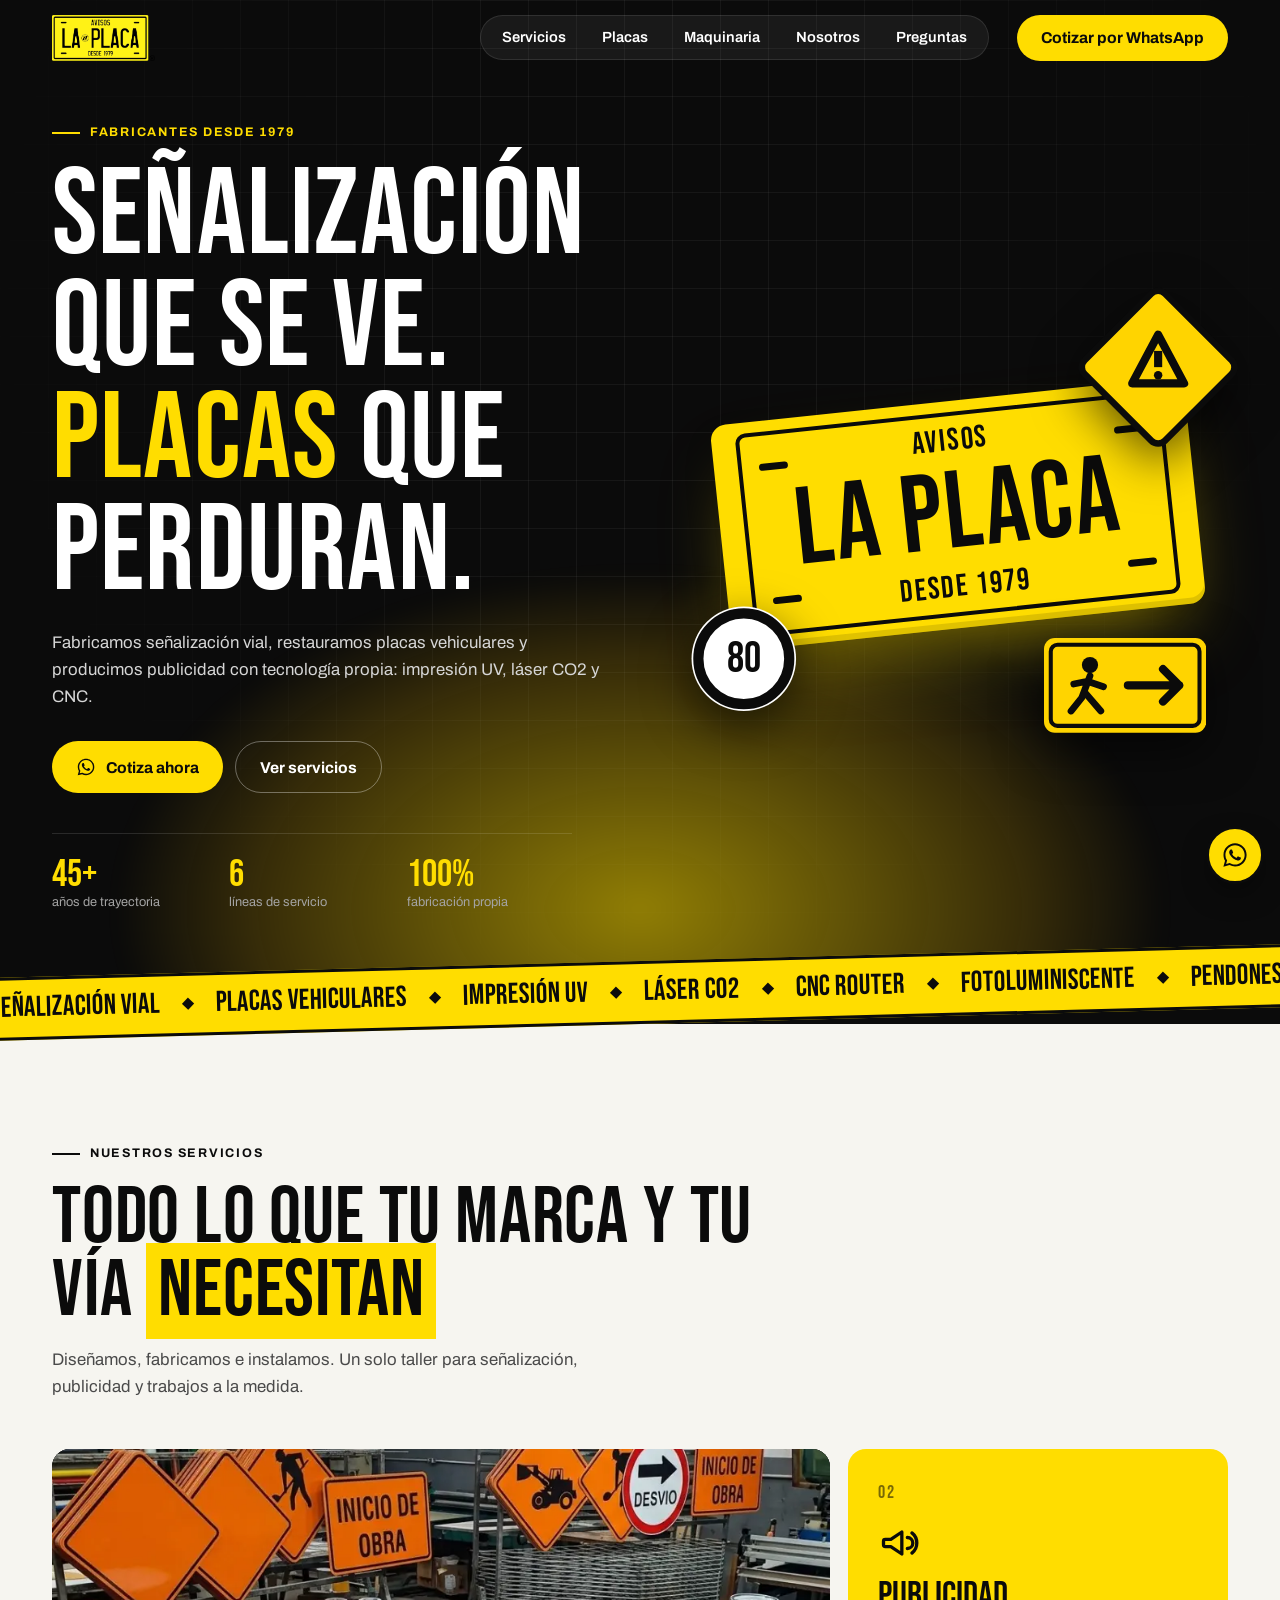
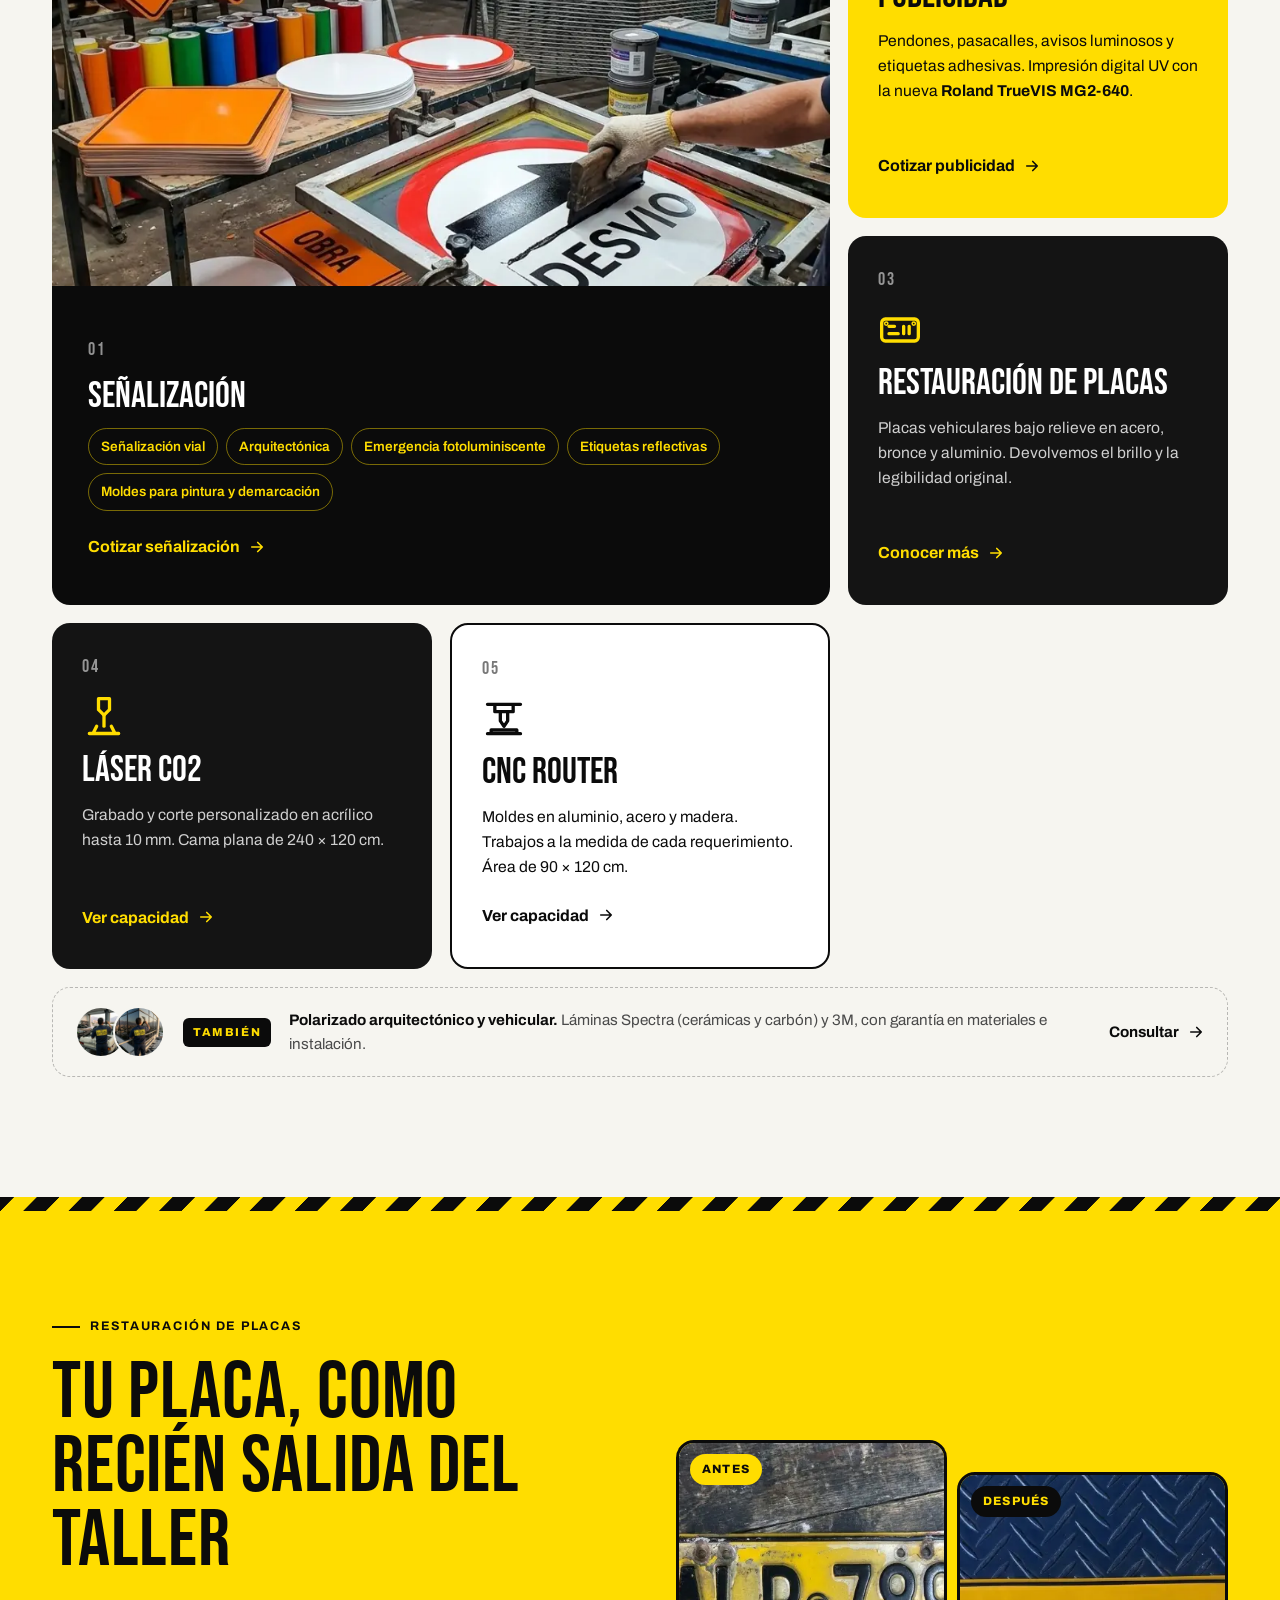
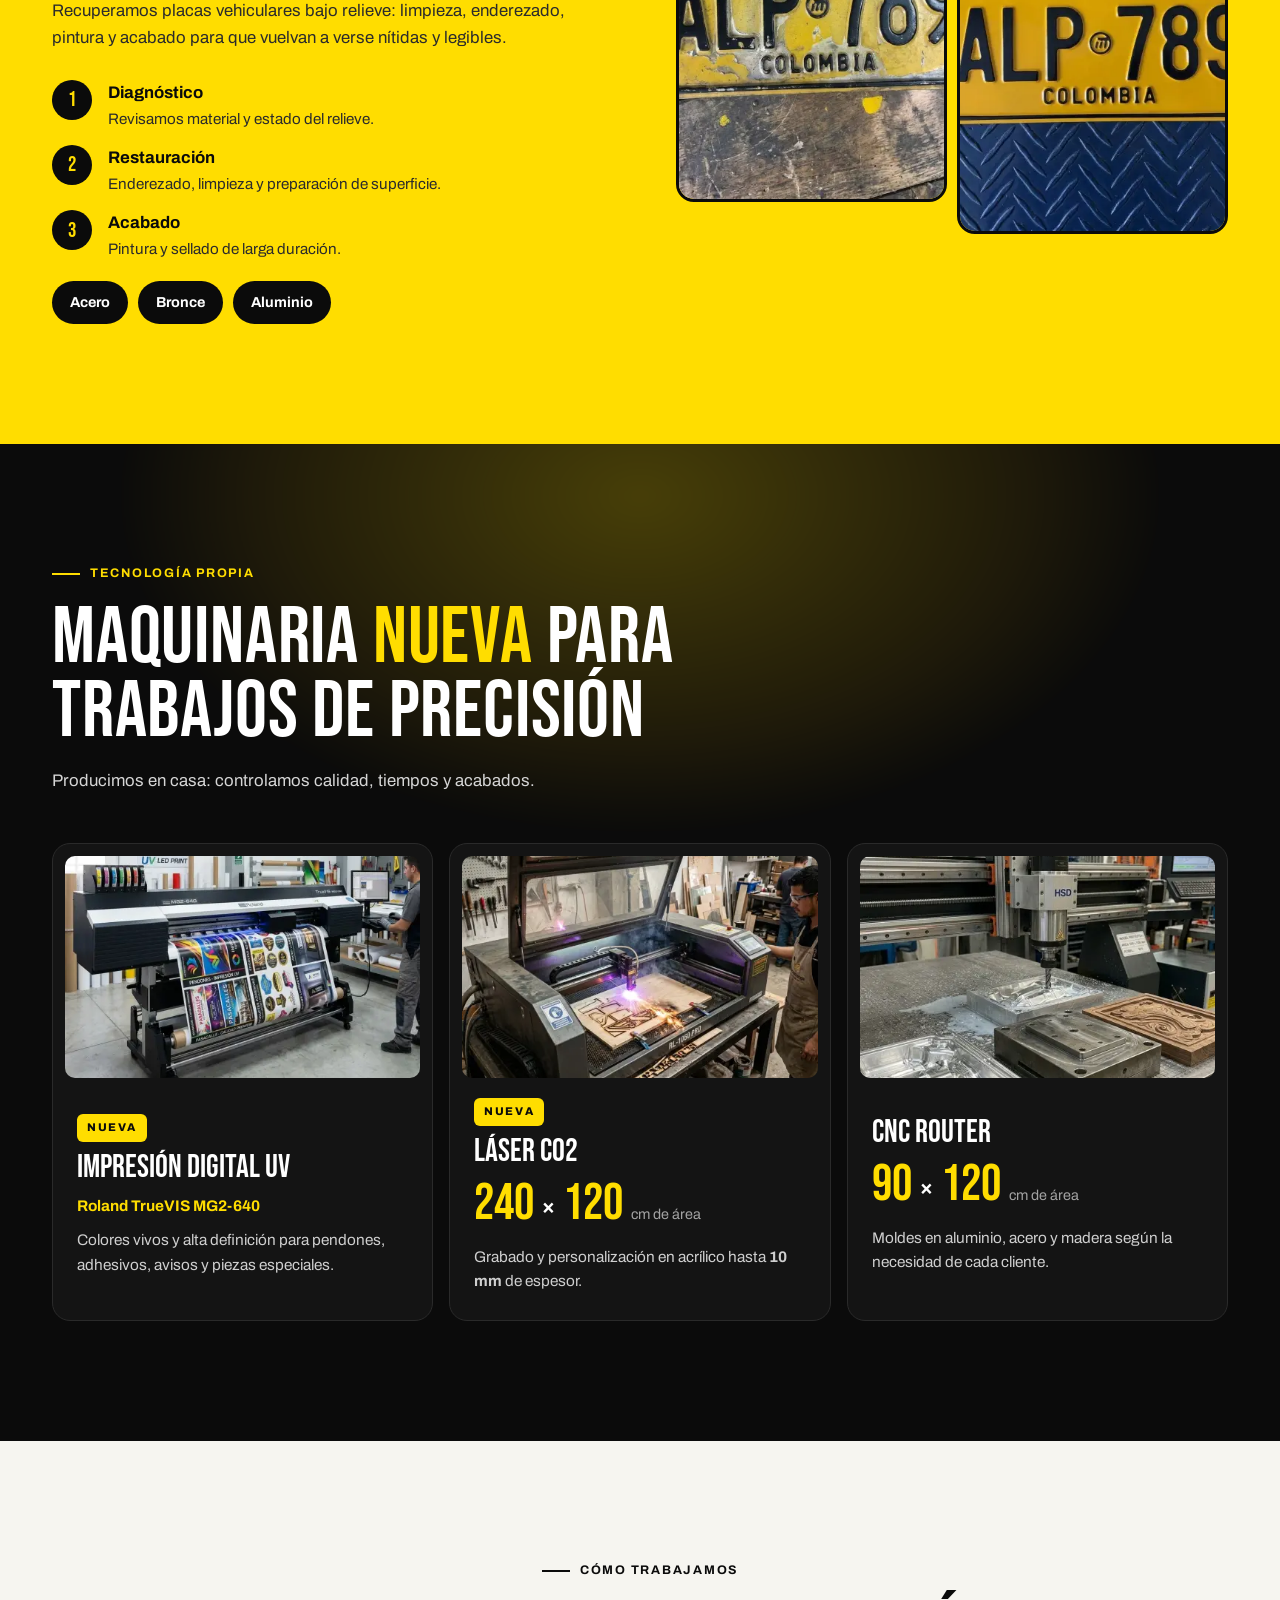
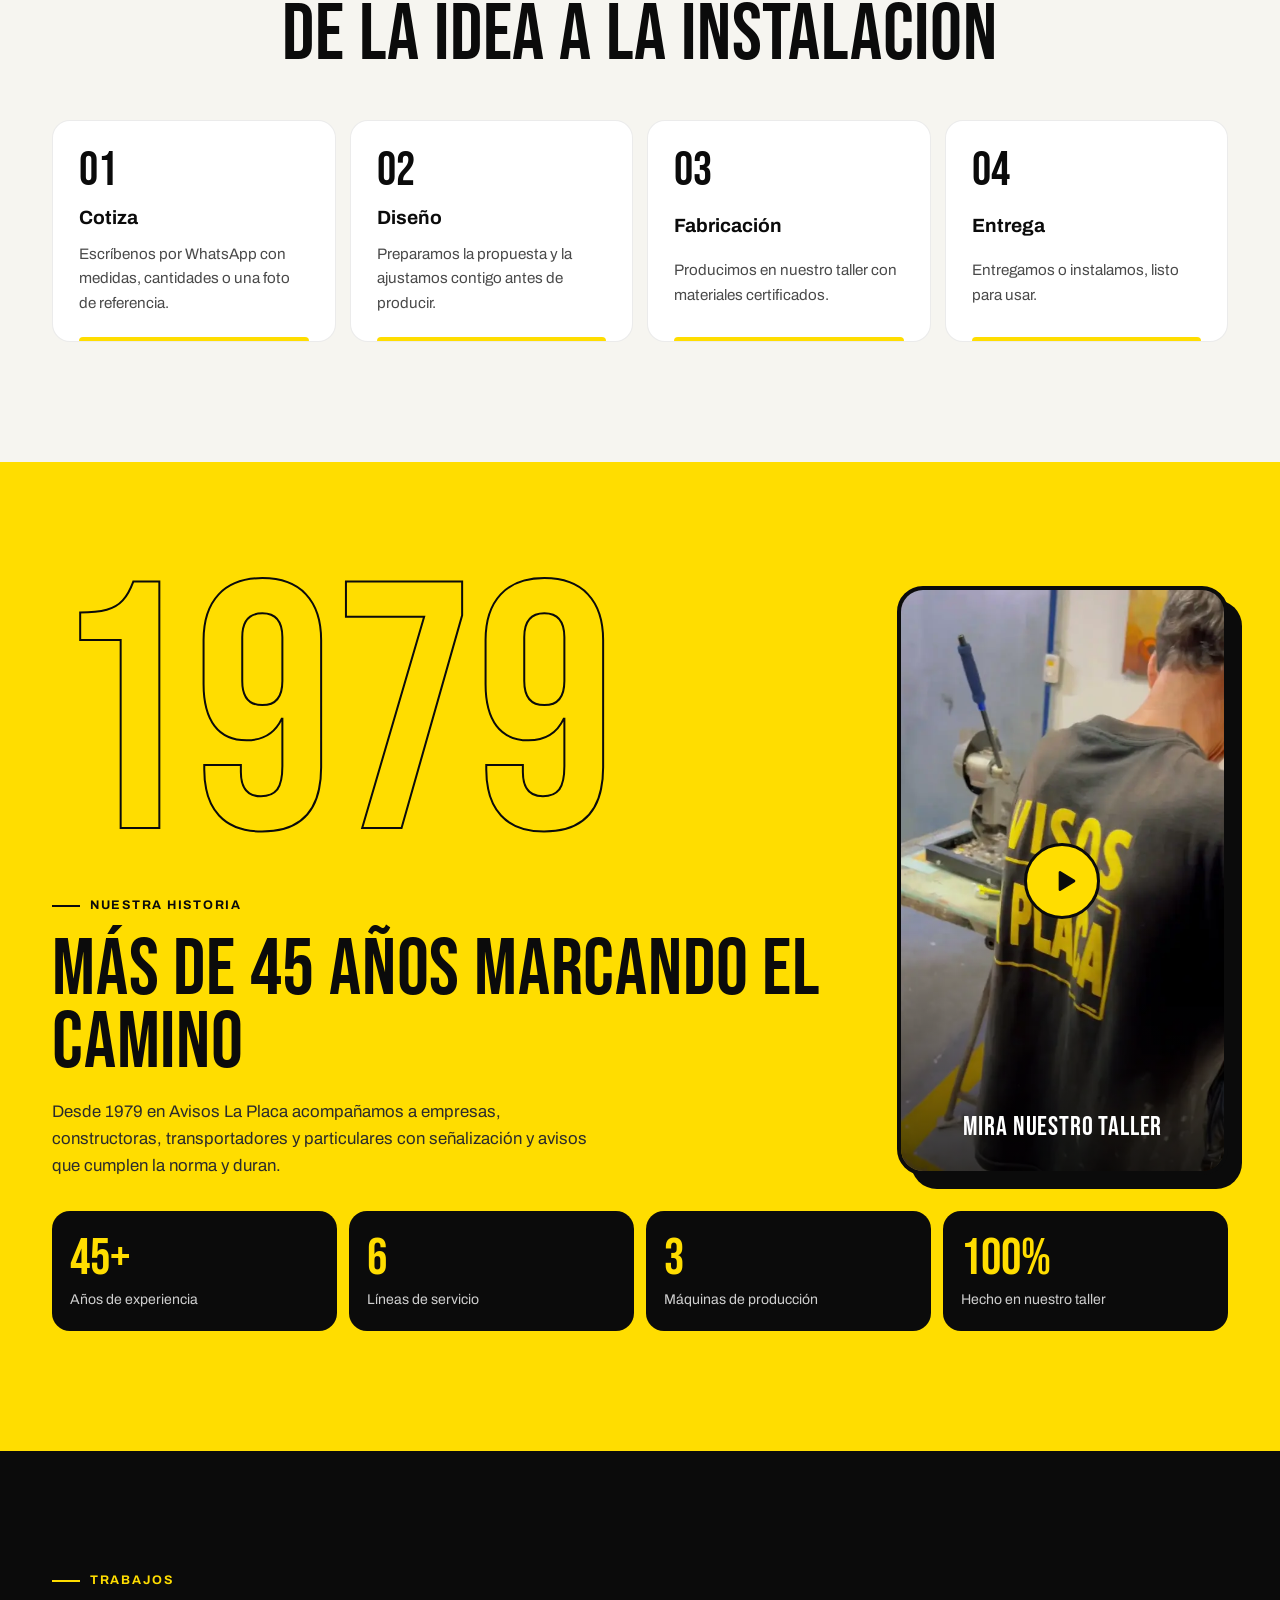
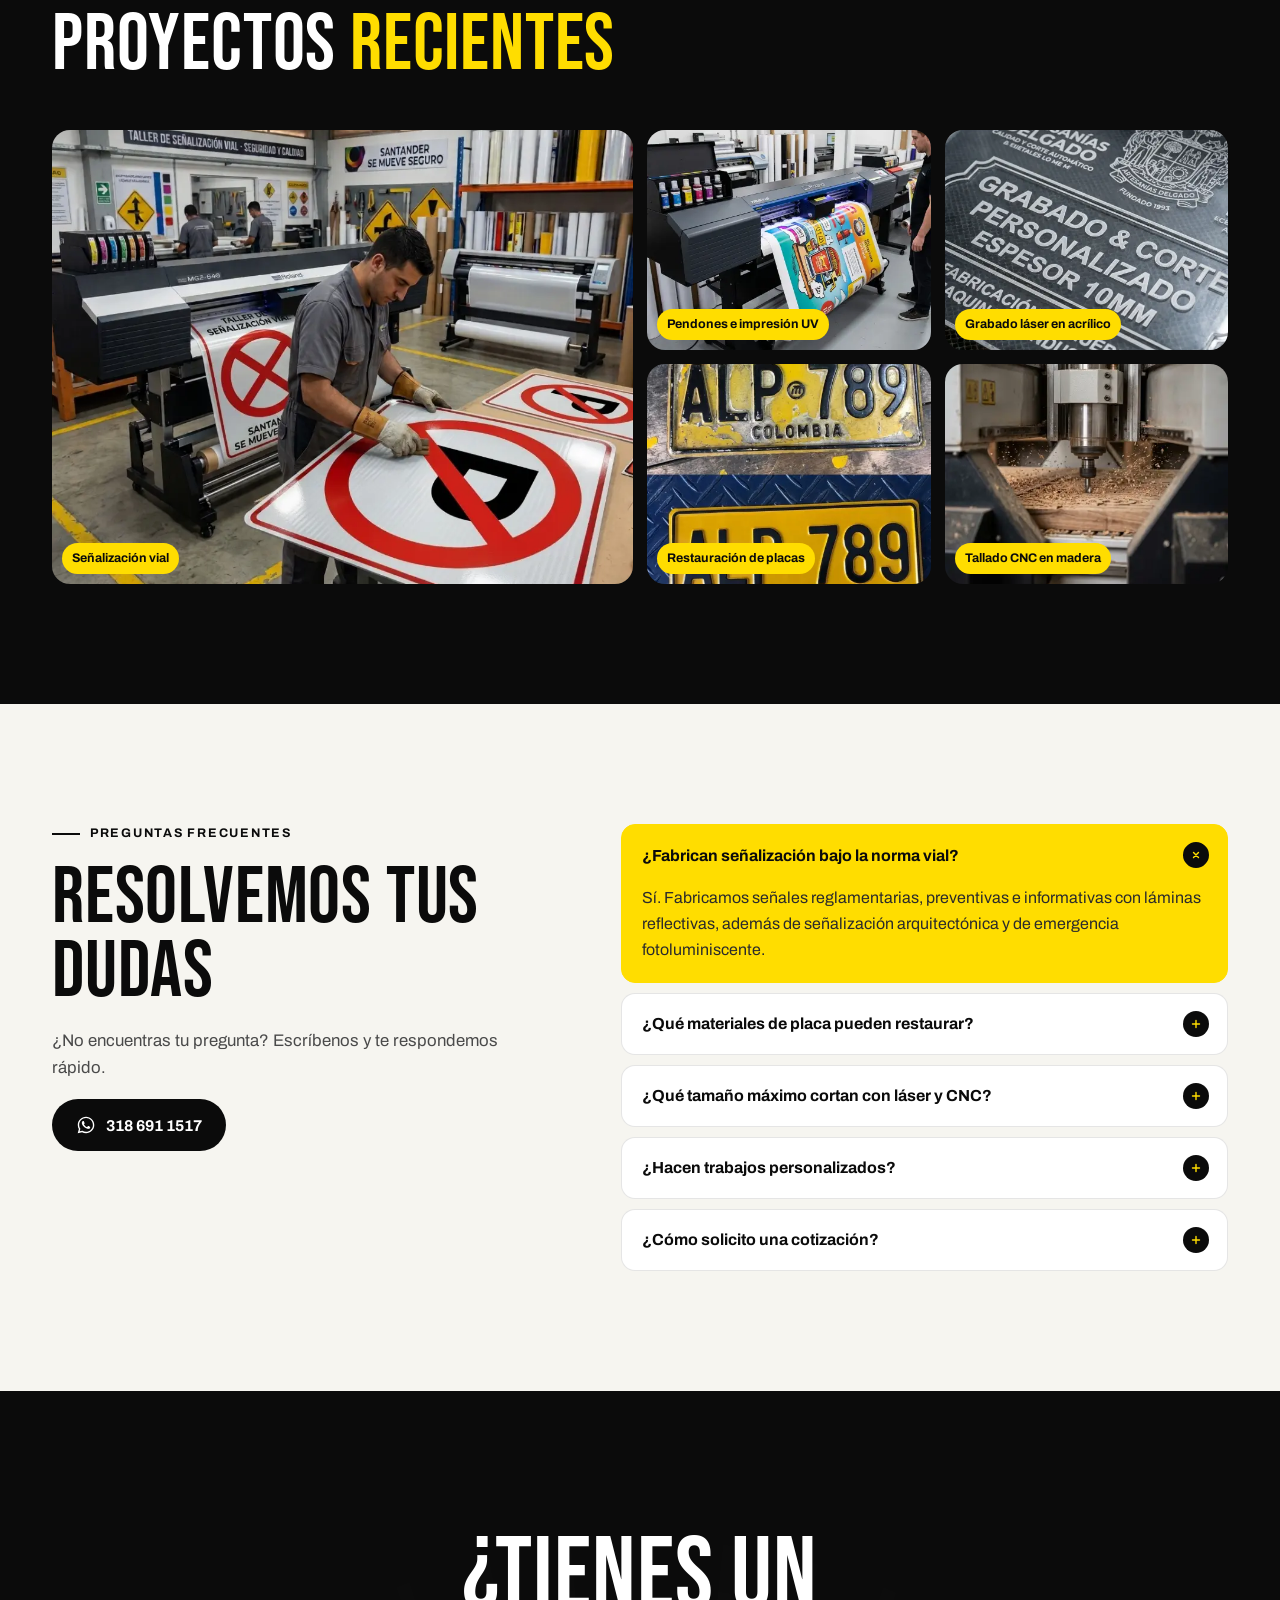
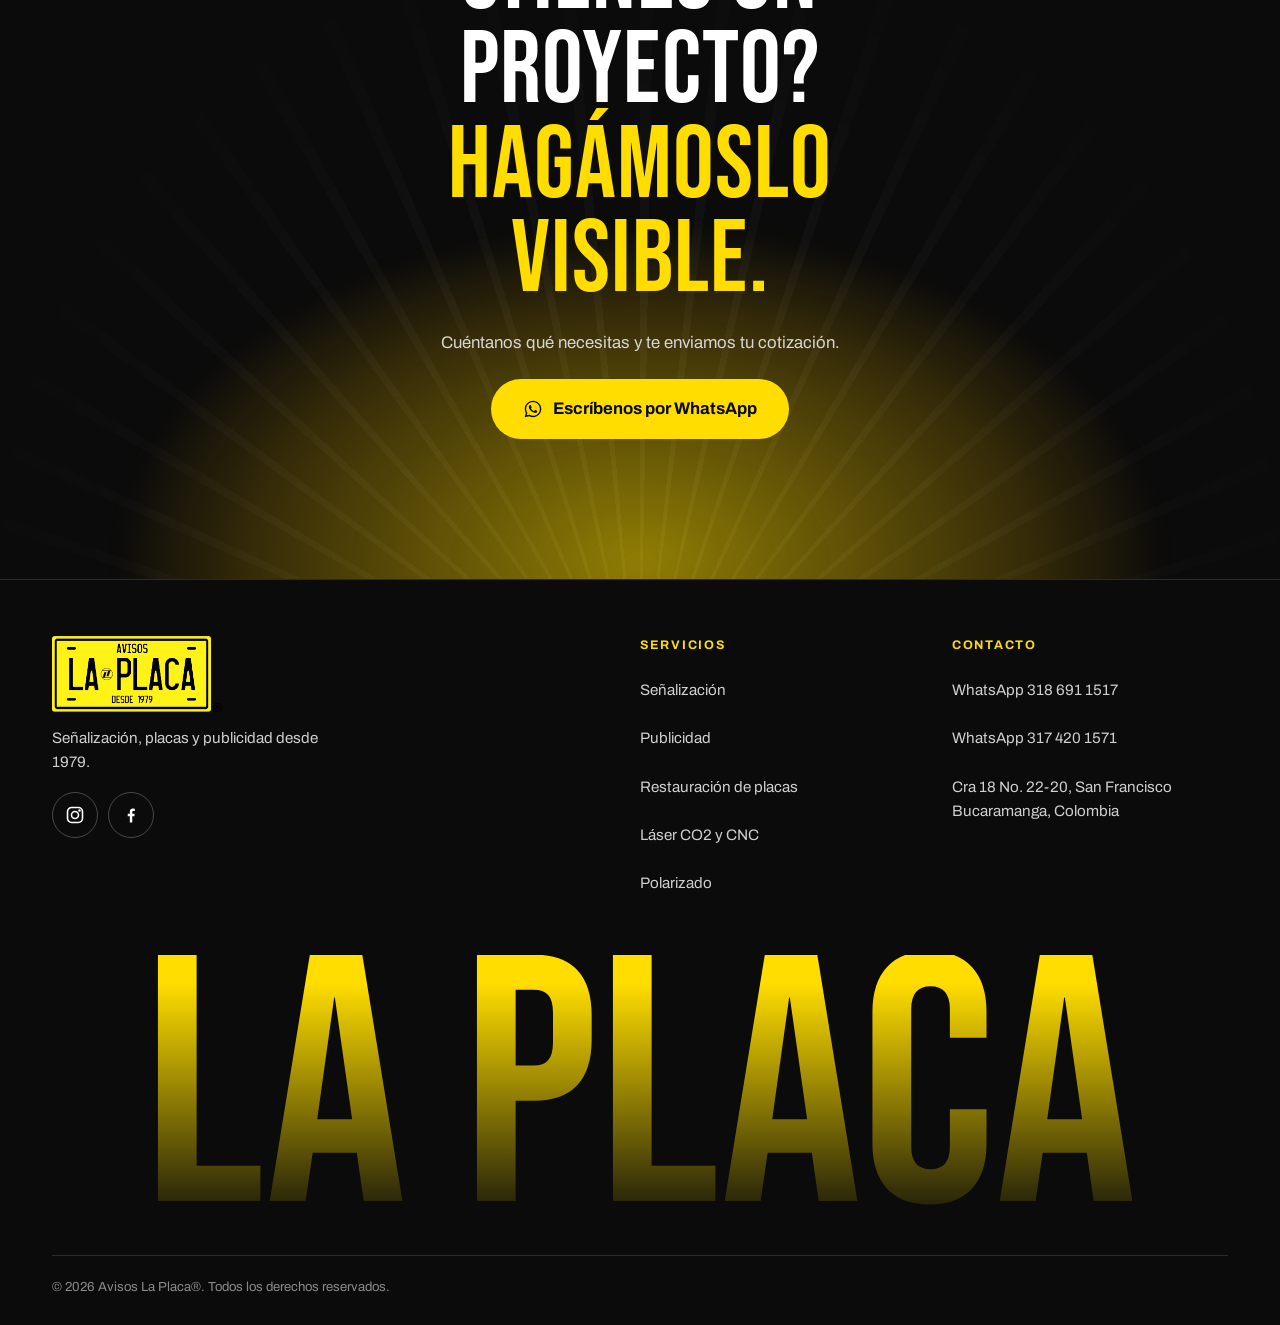
==== index.html @ 1b9eea15 "Sitio web Avisos La Placa Co-Authored-By: Claude Opus 5.5 <noreply@anthropic.com>" ====
<!doctype html>
<html lang="es">
<head>
  <meta charset="utf-8">
  <meta name="viewport" content="width=device-width, initial-scale=1, viewport-fit=cover">
  <title>Avisos La Placa | Señalización vial, placas y publicidad desde 1979</title>
  <meta name="description" content="Avisos La Placa: fabricación de señalización vial, arquitectónica y fotoluminiscente, restauración de placas vehiculares, publicidad, impresión UV, corte láser CO2 y CNC. Desde 1979.">
  <meta name="theme-color" content="#0B0B0B">
  <meta property="og:title" content="Avisos La Placa — Desde 1979">
  <meta property="og:description" content="Señalización, placas vehiculares, publicidad, láser CO2 y CNC.">
  <meta property="og:image" content="assets/img/logo-la-placa.png">
  <link rel="icon" href="assets/img/logo-la-placa.png">

  <!-- Intro: se decide antes del primer render para evitar parpadeo -->
  <script>
    (function () {
      document.documentElement.classList.add('js');
      try {
        // móviles y tablets (vertical u horizontal), en cada carga
        var mobile = window.matchMedia('(max-width: 1023px), (pointer: coarse)').matches;
        if (mobile) document.documentElement.classList.add('has-intro');
      } catch (e) {}
    })();
  </script>

  <link rel="preconnect" href="https://fonts.googleapis.com">
  <link rel="preconnect" href="https://fonts.gstatic.com" crossorigin>
  <link href="https://fonts.googleapis.com/css2?family=Bebas+Neue&family=Archivo:wght@400;500;600;700;800&display=swap" rel="stylesheet">
  <link rel="preload" as="image" href="assets/img/logo-la-placa.webp" type="image/webp">
  <link rel="stylesheet" href="assets/css/styles.css">
  <script type="application/ld+json">
  {
    "@context": "https://schema.org",
    "@type": "LocalBusiness",
    "name": "Avisos La Placa",
    "foundingDate": "1979",
    "telephone": "+57 318 691 1517",
    "address": {
      "@type": "PostalAddress",
      "streetAddress": "Cra 18 No. 22-20, San Francisco",
      "addressLocality": "Bucaramanga",
      "addressRegion": "Santander",
      "addressCountry": "CO"
    },
    "sameAs": ["https://www.instagram.com/avisoslaplaca/", "https://www.facebook.com/avisoslaplaca1"]
  }
  </script>
</head>
<body>

  <!-- ===== Intro móvil (franjas + logo) ===== -->
  <div class="intro" id="intro" aria-hidden="true">
    <div class="intro__stripes">
      <span></span><span></span><span></span><span></span><span></span><span></span>
    </div>
    <div class="intro__logo">
      <picture>
        <source srcset="assets/img/logo-la-placa.webp" type="image/webp">
        <img src="assets/img/logo-la-placa.png" alt="" width="673" height="300">
      </picture>
    </div>
  </div>

  <a class="skip" href="#main">Saltar al contenido</a>

  <!-- ===== Header ===== -->
  <header class="header" id="header">
    <div class="container header__inner">
      <a href="#inicio" class="header__brand" aria-label="Avisos La Placa, inicio">
        <picture>
          <source srcset="assets/img/logo-la-placa.webp" type="image/webp">
          <img src="assets/img/logo-la-placa.png" alt="Avisos La Placa" width="673" height="300">
        </picture>
      </a>

      <nav class="nav" id="nav" aria-label="Principal">
        <ul class="nav__list">
          <li><a href="#servicios">Servicios</a></li>
          <li><a href="#placas">Placas</a></li>
          <li><a href="#maquinaria">Maquinaria</a></li>
          <li><a href="#nosotros">Nosotros</a></li>
          <li><a href="#faq">Preguntas</a></li>
        </ul>
        <a class="btn btn--yellow nav__cta" href="https://wa.me/573186911517?text=Hola%20Avisos%20La%20Placa%2C%20quiero%20una%20cotizaci%C3%B3n" target="_blank" rel="noopener">Cotizar por WhatsApp</a>
      </nav>

      <a class="btn btn--yellow btn--sm header__cta" href="https://wa.me/573186911517?text=Hola%20Avisos%20La%20Placa%2C%20quiero%20una%20cotizaci%C3%B3n" target="_blank" rel="noopener">Cotizar</a>

      <button class="burger" id="burger" aria-label="Abrir menú" aria-expanded="false" aria-controls="nav">
        <span></span><span></span>
      </button>
    </div>
  </header>

  <main id="main">

    <!-- ===== Hero (negro) ===== -->
    <section class="hero" id="inicio">
      <div class="hero__glow" aria-hidden="true"></div>
      <div class="hero__grid" aria-hidden="true"></div>

      <div class="container hero__inner">
        <div class="hero__copy">
          <p class="eyebrow" data-reveal><span class="dot"></span> Fabricantes desde 1979</p>
          <h1 class="display hero__title" data-split>
            Señalización que se ve.<br><span class="hl">Placas</span> que perduran.
          </h1>
          <p class="lead hero__lead" data-reveal>
            Fabricamos señalización vial, restauramos placas vehiculares y producimos publicidad con tecnología propia: impresión UV, láser CO2 y CNC.
          </p>
          <div class="hero__actions" data-reveal>
            <a class="btn btn--yellow" href="https://wa.me/573186911517?text=Hola%2C%20quiero%20cotizar%20un%20trabajo" target="_blank" rel="noopener">
              <svg class="ico" aria-hidden="true"><use href="#i-wa"/></svg> Cotiza ahora
            </a>
            <a class="btn btn--ghost" href="#servicios">Ver servicios</a>
          </div>
          <ul class="hero__trust" data-reveal>
            <li><strong data-count="45" data-suffix="+">45+</strong><span>años de trayectoria</span></li>
            <li><strong data-count="6">6</strong><span>líneas de servicio</span></li>
            <li><strong>100%</strong><span>fabricación propia</span></li>
          </ul>
        </div>

        <!-- Visual: placa + señales flotantes -->
        <div class="hero__visual" aria-hidden="true">
          <div class="plate">
            <div class="plate__inner">
              <span class="plate__top">AVISOS</span>
              <span class="plate__main">LA PLACA</span>
              <span class="plate__bottom">DESDE 1979</span>
              <i class="plate__hole plate__hole--tl"></i><i class="plate__hole plate__hole--tr"></i>
              <i class="plate__hole plate__hole--bl"></i><i class="plate__hole plate__hole--br"></i>
            </div>
            <div class="plate__shine"></div>
          </div>

          <svg class="sign sign--diamond" viewBox="0 0 100 100"><rect x="15" y="15" width="70" height="70" rx="6" transform="rotate(45 50 50)" fill="#FFD400" stroke="#0B0B0B" stroke-width="4"/><path d="M50 30 L66 60 H34 Z" fill="none" stroke="#0B0B0B" stroke-width="5" stroke-linejoin="round"/><rect x="47.5" y="40" width="5" height="10" fill="#0B0B0B"/><circle cx="50" cy="55" r="2.6" fill="#0B0B0B"/></svg>

          <svg class="sign sign--speed" viewBox="0 0 100 100"><circle cx="50" cy="50" r="46" fill="#fff"/><circle cx="50" cy="50" r="40" fill="none" stroke="#0B0B0B" stroke-width="9"/><text x="50" y="62" text-anchor="middle" font-family="Bebas Neue, sans-serif" font-size="38" fill="#0B0B0B">80</text></svg>

          <svg class="sign sign--exit" viewBox="0 0 120 70"><rect width="120" height="70" rx="8" fill="#FFD400"/><rect x="5" y="5" width="110" height="60" rx="5" fill="none" stroke="#0B0B0B" stroke-width="3"/><circle cx="34" cy="20" r="6" fill="#0B0B0B"/><path d="M34 28 L28 44 L20 54 M30 40 L42 54 M32 32 L44 36 M32 32 L22 34" stroke="#0B0B0B" stroke-width="5" stroke-linecap="round" fill="none"/><path d="M62 35 H100 M88 23 L100 35 L88 47" stroke="#0B0B0B" stroke-width="6" stroke-linecap="round" stroke-linejoin="round" fill="none"/></svg>
        </div>
      </div>
    </section>

    <!-- ===== Franja marquee (amarillo) ===== -->
    <div class="marquee" aria-hidden="true">
      <div class="marquee__track">
        <span>Señalización vial</span><b>◆</b><span>Placas vehiculares</span><b>◆</b><span>Impresión UV</span><b>◆</b><span>Láser CO2</span><b>◆</b><span>CNC Router</span><b>◆</b><span>Fotoluminiscente</span><b>◆</b><span>Pendones y pasacalles</span><b>◆</b>
        <span>Señalización vial</span><b>◆</b><span>Placas vehiculares</span><b>◆</b><span>Impresión UV</span><b>◆</b><span>Láser CO2</span><b>◆</b><span>CNC Router</span><b>◆</b><span>Fotoluminiscente</span><b>◆</b><span>Pendones y pasacalles</span><b>◆</b>
      </div>
    </div>

    <!-- ===== Servicios (blanco) ===== -->
    <section class="section section--white" id="servicios">
      <div class="container">
        <div class="section__head">
          <p class="eyebrow eyebrow--dark" data-reveal>Nuestros servicios</p>
          <h2 class="display h2" data-split>Todo lo que tu marca y tu vía <span class="hl-ink">necesitan</span></h2>
          <p class="lead lead--dark" data-reveal>Diseñamos, fabricamos e instalamos. Un solo taller para señalización, publicidad y trabajos a la medida.</p>
        </div>

        <div class="bento">
          <!-- 1 Señalización -->
          <article class="card card--feature" data-reveal>
            <div class="card__media">
              <picture>
                <img src="assets/img/senalizacion-taller-960.webp" srcset="assets/img/senalizacion-taller-480.webp 480w, assets/img/senalizacion-taller-960.webp 960w" sizes="(min-width: 1024px) 66vw, 100vw" alt="Taller de señalización vial con señales de obra y desvío en fabricación, y un operario estampando una señal de desvío en serigrafía" width="960" height="960" loading="lazy" decoding="async">
              </picture>
            </div>
            <div class="card__body">
              <span class="card__num">01</span>
              <h3 class="card__title">Señalización</h3>
              <ul class="tags">
                <li>Señalización vial</li>
                <li>Arquitectónica</li>
                <li>Emergencia fotoluminiscente</li>
                <li>Etiquetas reflectivas</li>
                <li>Moldes para pintura y demarcación</li>
              </ul>
              <a class="link" href="https://wa.me/573186911517?text=Hola%2C%20necesito%20cotizar%20se%C3%B1alizaci%C3%B3n" target="_blank" rel="noopener">Cotizar señalización <svg class="ico" aria-hidden="true"><use href="#i-arrow"/></svg></a>
            </div>
          </article>

          <!-- 2 Publicidad -->
          <article class="card card--yellow" data-reveal>
            <span class="card__num">02</span>
            <svg class="card__icon" aria-hidden="true"><use href="#i-megaphone"/></svg>
            <h3 class="card__title">Publicidad</h3>
            <p>Pendones, pasacalles, avisos luminosos y etiquetas adhesivas. Impresión digital UV con la nueva <strong>Roland TrueVIS MG2-640</strong>.</p>
            <a class="link link--ink" href="https://wa.me/573186911517?text=Hola%2C%20necesito%20cotizar%20publicidad" target="_blank" rel="noopener">Cotizar publicidad <svg class="ico" aria-hidden="true"><use href="#i-arrow"/></svg></a>
          </article>

          <!-- 3 Placas -->
          <article class="card card--black" data-reveal>
            <span class="card__num">03</span>
            <svg class="card__icon" aria-hidden="true"><use href="#i-plate"/></svg>
            <h3 class="card__title">Restauración de placas</h3>
            <p>Placas vehiculares bajo relieve en acero, bronce y aluminio. Devolvemos el brillo y la legibilidad original.</p>
            <a class="link" href="#placas">Conocer más <svg class="ico" aria-hidden="true"><use href="#i-arrow"/></svg></a>
          </article>

          <!-- 4 Láser -->
          <article class="card card--black" data-reveal>
            <span class="card__num">04</span>
            <svg class="card__icon" aria-hidden="true"><use href="#i-laser"/></svg>
            <h3 class="card__title">Láser CO2</h3>
            <p>Grabado y corte personalizado en acrílico hasta 10&nbsp;mm. Cama plana de 240&nbsp;×&nbsp;120&nbsp;cm.</p>
            <a class="link" href="#maquinaria">Ver capacidad <svg class="ico" aria-hidden="true"><use href="#i-arrow"/></svg></a>
          </article>

          <!-- 5 CNC -->
          <article class="card card--outline" data-reveal>
            <span class="card__num">05</span>
            <svg class="card__icon" aria-hidden="true"><use href="#i-cnc"/></svg>
            <h3 class="card__title">CNC Router</h3>
            <p>Moldes en aluminio, acero y madera. Trabajos a la medida de cada requerimiento. Área de 90&nbsp;×&nbsp;120&nbsp;cm.</p>
            <a class="link link--ink" href="#maquinaria">Ver capacidad <svg class="ico" aria-hidden="true"><use href="#i-arrow"/></svg></a>
          </article>
        </div>

        <!-- 6 Polarizado: discreto -->
        <div class="also" data-reveal>
          <div class="also__thumbs"><img src="assets/img/polarizado-vehicular-960.webp" srcset="assets/img/polarizado-vehicular-480.webp 480w, assets/img/polarizado-vehicular-960.webp 960w" sizes="64px" width="960" height="960" alt="Técnico de Avisos La Placa instalando polarizado en un vehículo" loading="lazy" decoding="async"><img src="assets/img/polarizado-arquitectonico-960.webp" srcset="assets/img/polarizado-arquitectonico-480.webp 480w, assets/img/polarizado-arquitectonico-960.webp 960w" sizes="64px" width="960" height="960" alt="Técnico de Avisos La Placa instalando polarizado en los ventanales de un edificio" loading="lazy" decoding="async"></div>
          <span class="also__label">También</span>
          <p><strong>Polarizado arquitectónico y vehicular.</strong> Láminas Spectra (cerámicas y carbón) y 3M, con garantía en materiales e instalación.</p>
          <a class="link link--ink" href="https://wa.me/573186911517?text=Hola%2C%20quiero%20informaci%C3%B3n%20sobre%20polarizado" target="_blank" rel="noopener">Consultar <svg class="ico" aria-hidden="true"><use href="#i-arrow"/></svg></a>
        </div>
      </div>
    </section>

    <!-- ===== Placas (amarillo) ===== -->
    <section class="section section--yellow" id="placas">
      <div class="hazard hazard--top" aria-hidden="true"></div>
      <div class="container split">
        <div class="split__copy">
          <p class="eyebrow eyebrow--dark" data-reveal>Restauración de placas</p>
          <h2 class="display h2" data-split>Tu placa, como recién salida del taller</h2>
          <p class="lead lead--dark" data-reveal>Recuperamos placas vehiculares bajo relieve: limpieza, enderezado, pintura y acabado para que vuelvan a verse nítidas y legibles.</p>

          <ol class="steps" data-reveal>
            <li><span>1</span><div><strong>Diagnóstico</strong><p>Revisamos material y estado del relieve.</p></div></li>
            <li><span>2</span><div><strong>Restauración</strong><p>Enderezado, limpieza y preparación de superficie.</p></div></li>
            <li><span>3</span><div><strong>Acabado</strong><p>Pintura y sellado de larga duración.</p></div></li>
          </ol>

          <div class="chips" data-reveal>
            <span class="chip">Acero</span><span class="chip">Bronce</span><span class="chip">Aluminio</span>
          </div>
        </div>

        <div class="split__media" data-reveal>
          <div class="ba">
            <figure class="ba__img"><img src="assets/img/placa-antes-960.webp" srcset="assets/img/placa-antes-480.webp 480w, assets/img/placa-antes-960.webp 960w" sizes="(min-width: 1024px) 280px, 50vw" width="960" height="960" alt="Placa vehicular ALP 789 deteriorada, con pintura desprendida y óxido, antes de la restauración" loading="lazy" decoding="async"></figure>
            <figure class="ba__img"><img src="assets/img/placa-despues-960.webp" srcset="assets/img/placa-despues-480.webp 480w, assets/img/placa-despues-960.webp 960w" sizes="(min-width: 1024px) 280px, 50vw" width="960" height="960" alt="La misma placa ALP 789 restaurada, con amarillo uniforme y relieve negro nítido" loading="lazy" decoding="async"></figure>
            <span class="ba__tag ba__tag--a">Antes</span>
            <span class="ba__tag ba__tag--b">Después</span>
          </div>
        </div>
      </div>
    </section>

    <!-- ===== Maquinaria (negro) ===== -->
    <section class="section section--black" id="maquinaria">
      <div class="hero__glow hero__glow--sm" aria-hidden="true"></div>
      <div class="container">
        <div class="section__head">
          <p class="eyebrow" data-reveal>Tecnología propia</p>
          <h2 class="display h2" data-split>Maquinaria <span class="hl">nueva</span> para trabajos de precisión</h2>
          <p class="lead" data-reveal>Producimos en casa: controlamos calidad, tiempos y acabados.</p>
        </div>

        <div class="machines">
          <article class="machine" data-reveal>
            <div class="machine__media"><img src="assets/img/roland-mg2-640-960.webp" srcset="assets/img/roland-mg2-640-480.webp 480w, assets/img/roland-mg2-640-960.webp 960w" sizes="(min-width: 768px) 33vw, 100vw" width="960" height="960" alt="Impresora Roland TrueVIS MG2-640 imprimiendo pendones y etiquetas en el taller de impresión UV" loading="lazy" decoding="async"></div>
            <div class="machine__body">
              <span class="badge">Nueva</span>
              <h3>Impresión digital UV</h3>
              <p class="machine__model">Roland TrueVIS MG2-640</p>
              <p>Colores vivos y alta definición para pendones, adhesivos, avisos y piezas especiales.</p>
            </div>
          </article>

          <article class="machine" data-reveal>
            <div class="machine__media"><img src="assets/img/laser-co2-960.webp" srcset="assets/img/laser-co2-480.webp 480w, assets/img/laser-co2-960.webp 960w" sizes="(min-width: 768px) 33vw, 100vw" width="960" height="960" alt="Máquina de corte láser CO2 grabando una lámina de madera en el taller" loading="lazy" decoding="async"></div>
            <div class="machine__body">
              <span class="badge">Nueva</span>
              <h3>Láser CO2</h3>
              <div class="spec"><strong data-count="240">240</strong><span>×</span><strong data-count="120">120</strong><em>cm de área</em></div>
              <p>Grabado y personalización en acrílico hasta <strong>10 mm</strong> de espesor.</p>
            </div>
          </article>

          <article class="machine" data-reveal>
            <div class="machine__media"><img src="assets/img/cnc-moldes-960.webp" srcset="assets/img/cnc-moldes-480.webp 480w, assets/img/cnc-moldes-960.webp 960w" sizes="(min-width: 768px) 33vw, 100vw" width="960" height="960" alt="CNC Router mecanizando moldes de aluminio, con piezas en acero y madera tallada sobre la cama" loading="lazy" decoding="async"></div>
            <div class="machine__body">
              <h3>CNC Router</h3>
              <div class="spec"><strong data-count="90">90</strong><span>×</span><strong data-count="120">120</strong><em>cm de área</em></div>
              <p>Moldes en aluminio, acero y madera según la necesidad de cada cliente.</p>
            </div>
          </article>
        </div>
      </div>
    </section>

    <!-- ===== Proceso (blanco) ===== -->
    <section class="section section--white">
      <div class="container">
        <div class="section__head section__head--center">
          <p class="eyebrow eyebrow--dark" data-reveal>Cómo trabajamos</p>
          <h2 class="display h2" data-split>De la idea a la instalación</h2>
        </div>
        <ol class="process">
          <li data-reveal><span class="process__n">01</span><h3>Cotiza</h3><p>Escríbenos por WhatsApp con medidas, cantidades o una foto de referencia.</p></li>
          <li data-reveal><span class="process__n">02</span><h3>Diseño</h3><p>Preparamos la propuesta y la ajustamos contigo antes de producir.</p></li>
          <li data-reveal><span class="process__n">03</span><h3>Fabricación</h3><p>Producimos en nuestro taller con materiales certificados.</p></li>
          <li data-reveal><span class="process__n">04</span><h3>Entrega</h3><p>Entregamos o instalamos, listo para usar.</p></li>
        </ol>
      </div>
    </section>

    <!-- ===== Nosotros / trayectoria (amarillo) ===== -->
    <section class="section section--yellow" id="nosotros">
      <div class="container about">
        <div class="about__main">
        <div class="about__year" aria-hidden="true" data-reveal>1979</div>
        <div class="about__copy">
          <p class="eyebrow eyebrow--dark" data-reveal>Nuestra historia</p>
          <h2 class="display h2" data-split>Más de 45 años marcando el camino</h2>
          <p class="lead lead--dark" data-reveal>Desde 1979 en Avisos La Placa acompañamos a empresas, constructoras, transportadores y particulares con señalización y avisos que cumplen la norma y duran.</p>
        </div>
        </div>

        <div class="about__video" data-reveal>
          <button class="yt" type="button" data-yt="4f-LgWw_Un8" aria-label="Reproducir video de Avisos La Placa">
            <img src="assets/img/video-poster.webp" width="540" height="960" alt="" loading="lazy" decoding="async">
            <span class="yt__play" aria-hidden="true"><svg><use href="#i-play"/></svg></span>
            <span class="yt__label">Mira nuestro taller</span>
          </button>
        </div>
        <ul class="stats">
          <li data-reveal><strong data-count="45" data-suffix="+">45+</strong><span>Años de experiencia</span></li>
          <li data-reveal><strong data-count="6">6</strong><span>Líneas de servicio</span></li>
          <li data-reveal><strong data-count="3">3</strong><span>Máquinas de producción</span></li>
          <li data-reveal><strong>100%</strong><span>Hecho en nuestro taller</span></li>
        </ul>
      </div>
    </section>

    <!-- ===== Galería (negro) ===== -->
    <section class="section section--black">
      <div class="container">
        <div class="section__head">
          <p class="eyebrow" data-reveal>Trabajos</p>
          <h2 class="display h2" data-split>Proyectos <span class="hl">recientes</span></h2>
        </div>
        <div class="gallery">
          <figure class="gallery__item gallery__item--tall" data-reveal><img src="assets/img/taller-senalizacion-960.webp" srcset="assets/img/taller-senalizacion-480.webp 480w, assets/img/taller-senalizacion-960.webp 960w" sizes="(min-width: 768px) 50vw, 100vw" width="960" height="960" alt="Operario aplicando lámina reflectiva a una señal de prohibido parquear en el taller de señalización vial" loading="lazy" decoding="async"><figcaption>Señalización vial</figcaption></figure>
          <figure class="gallery__item" data-reveal><img src="assets/img/impresion-pendones-960.webp" srcset="assets/img/impresion-pendones-480.webp 480w, assets/img/impresion-pendones-960.webp 960w" sizes="(min-width: 768px) 25vw, 50vw" width="960" height="960" alt="Impresión digital de un pendón publicitario a todo color" loading="lazy" decoding="async"><figcaption>Pendones e impresión UV</figcaption></figure>
          <figure class="gallery__item" data-reveal><img src="assets/img/grabado-acrilico-960.webp" srcset="assets/img/grabado-acrilico-480.webp 480w, assets/img/grabado-acrilico-960.webp 960w" sizes="(min-width: 768px) 25vw, 50vw" width="960" height="960" alt="Placa de acrílico de 10 mm con logotipo y textos grabados con láser" loading="lazy" decoding="async"><figcaption>Grabado láser en acrílico</figcaption></figure>
          <figure class="gallery__item" data-reveal><img src="assets/img/placa-antes-despues-960.webp" srcset="assets/img/placa-antes-despues-480.webp 480w, assets/img/placa-antes-despues-960.webp 960w" sizes="(min-width: 768px) 25vw, 50vw" width="960" height="930" alt="Comparación de una placa vehicular antes y después de la restauración" loading="lazy" decoding="async"><figcaption>Restauración de placas</figcaption></figure>
          <figure class="gallery__item" data-reveal><img src="assets/img/cnc-madera-960.webp" srcset="assets/img/cnc-madera-480.webp 480w, assets/img/cnc-madera-960.webp 960w" sizes="(min-width: 768px) 25vw, 50vw" width="960" height="960" alt="Fresa del CNC Router tallando una pieza de madera" loading="lazy" decoding="async"><figcaption>Tallado CNC en madera</figcaption></figure>
        </div>
      </div>
    </section>

    <!-- ===== FAQ (blanco) ===== -->
    <section class="section section--white" id="faq">
      <div class="container faq">
        <div class="faq__head">
          <p class="eyebrow eyebrow--dark" data-reveal>Preguntas frecuentes</p>
          <h2 class="display h2" data-split>Resolvemos tus dudas</h2>
          <p class="lead lead--dark" data-reveal>¿No encuentras tu pregunta? Escríbenos y te respondemos rápido.</p>
          <a class="btn btn--black" href="https://wa.me/573186911517" target="_blank" rel="noopener" data-reveal><svg class="ico" aria-hidden="true"><use href="#i-wa"/></svg> 318 691 1517</a>
        </div>
        <div class="faq__list">
          <details class="qa" data-reveal open>
            <summary>¿Fabrican señalización bajo la norma vial?</summary>
            <p>Sí. Fabricamos señales reglamentarias, preventivas e informativas con láminas reflectivas, además de señalización arquitectónica y de emergencia fotoluminiscente.</p>
          </details>
          <details class="qa" data-reveal>
            <summary>¿Qué materiales de placa pueden restaurar?</summary>
            <p>Restauramos placas vehiculares bajo relieve en acero, bronce y aluminio.</p>
          </details>
          <details class="qa" data-reveal>
            <summary>¿Qué tamaño máximo cortan con láser y CNC?</summary>
            <p>El láser CO2 trabaja en un área de 240 × 120 cm (acrílico hasta 10 mm). El CNC Router trabaja en 90 × 120 cm en aluminio, acero y madera.</p>
          </details>
          <details class="qa" data-reveal>
            <summary>¿Hacen trabajos personalizados?</summary>
            <p>Sí. Moldes, grabados, avisos y piezas especiales se diseñan según tu requerimiento. Envíanos medidas o una referencia.</p>
          </details>
          <details class="qa" data-reveal>
            <summary>¿Cómo solicito una cotización?</summary>
            <p>Escríbenos por WhatsApp al 318 691 1517 con el tipo de trabajo, medidas y cantidades.</p>
          </details>
        </div>
      </div>
    </section>

    <!-- ===== CTA final (negro) ===== -->
    <section class="cta">
      <div class="hero__glow hero__glow--bottom" aria-hidden="true"></div>
      <div class="container cta__inner">
        <h2 class="display cta__title" data-split>¿Tienes un proyecto? <span class="hl">Hagámoslo visible.</span></h2>
        <p class="lead" data-reveal>Cuéntanos qué necesitas y te enviamos tu cotización.</p>
        <a class="btn btn--yellow btn--lg" href="https://wa.me/573186911517?text=Hola%20Avisos%20La%20Placa%2C%20tengo%20un%20proyecto" target="_blank" rel="noopener" data-reveal>
          <svg class="ico" aria-hidden="true"><use href="#i-wa"/></svg> Escríbenos por WhatsApp
        </a>
      </div>
    </section>
  </main>

  <!-- ===== Footer ===== -->
  <footer class="footer">
    <div class="container">
      <div class="footer__top">
        <div class="footer__brand">
          <picture>
            <source srcset="assets/img/logo-la-placa.webp" type="image/webp">
            <img src="assets/img/logo-la-placa.png" alt="Avisos La Placa" width="673" height="300" loading="lazy">
          </picture>
          <p>Señalización, placas y publicidad desde 1979.</p>
          <ul class="social">
            <li><a href="https://www.instagram.com/avisoslaplaca/" target="_blank" rel="noopener" aria-label="Instagram de Avisos La Placa"><svg aria-hidden="true"><use href="#i-ig"/></svg></a></li>
            <li><a href="https://www.facebook.com/avisoslaplaca1" target="_blank" rel="noopener" aria-label="Facebook de Avisos La Placa"><svg aria-hidden="true"><use href="#i-fb"/></svg></a></li>
          </ul>
        </div>
        <div class="footer__col">
          <h3>Servicios</h3>
          <ul>
            <li><a href="#servicios">Señalización</a></li>
            <li><a href="#servicios">Publicidad</a></li>
            <li><a href="#placas">Restauración de placas</a></li>
            <li><a href="#maquinaria">Láser CO2 y CNC</a></li>
            <li><a href="#servicios">Polarizado</a></li>
          </ul>
        </div>
        <div class="footer__col">
          <h3>Contacto</h3>
          <ul>
            <li><a href="https://wa.me/573186911517" target="_blank" rel="noopener">WhatsApp 318 691 1517</a></li>
            <li><a href="https://wa.me/573174201571" target="_blank" rel="noopener">WhatsApp 317 420 1571</a></li>
            <li><a href="https://www.google.com/maps/search/?api=1&amp;query=Cra+18+%2322-20+San+Francisco+Bucaramanga+Colombia" target="_blank" rel="noopener">Cra 18 No. 22-20, San Francisco<br>Bucaramanga, Colombia</a></li>
          </ul>
        </div>
      </div>
      <div class="footer__word" aria-hidden="true">LA PLACA</div>
      <div class="footer__bottom">
        <p>© <span id="year">2026</span> Avisos La Placa®. Todos los derechos reservados.</p>
      </div>
    </div>
  </footer>

  <!-- WhatsApp flotante -->
  <a class="wa-float" href="https://wa.me/573186911517?text=Hola%20Avisos%20La%20Placa" target="_blank" rel="noopener" aria-label="Escríbenos por WhatsApp">
    <svg aria-hidden="true"><use href="#i-wa"/></svg>
  </a>

  <!-- ===== Íconos SVG ===== -->
  <svg width="0" height="0" style="position:absolute" aria-hidden="true">
    <symbol id="i-wa" viewBox="0 0 24 24"><path fill="currentColor" d="M12.04 2C6.58 2 2.13 6.45 2.13 11.91c0 1.75.46 3.45 1.32 4.95L2.05 22l5.25-1.38a9.9 9.9 0 0 0 4.74 1.21c5.46 0 9.91-4.45 9.91-9.91C21.95 6.45 17.5 2 12.04 2Zm0 18.15c-1.48 0-2.93-.4-4.2-1.15l-.3-.18-3.12.82.83-3.04-.2-.31a8.2 8.2 0 0 1-1.26-4.38c0-4.54 3.7-8.24 8.24-8.24 4.54 0 8.24 3.7 8.24 8.24 0 4.55-3.7 8.24-8.23 8.24Zm4.52-6.16c-.25-.12-1.47-.72-1.69-.81-.23-.08-.39-.12-.56.13-.16.25-.64.81-.79.97-.14.17-.29.19-.54.06-.25-.12-1.05-.39-1.99-1.23-.74-.66-1.23-1.47-1.38-1.72-.14-.25-.02-.38.11-.51.11-.11.25-.29.37-.43.13-.15.17-.25.25-.42.08-.17.04-.31-.02-.43-.06-.12-.56-1.34-.76-1.84-.2-.48-.41-.42-.56-.43h-.48c-.17 0-.43.06-.66.31-.22.25-.86.85-.86 2.07 0 1.22.89 2.4 1.01 2.56.12.17 1.75 2.67 4.23 3.74.59.26 1.05.41 1.41.52.59.19 1.13.16 1.56.1.48-.07 1.47-.6 1.67-1.18.21-.58.21-1.07.14-1.18-.06-.1-.22-.16-.47-.29Z"/></symbol>
    <symbol id="i-arrow" viewBox="0 0 24 24"><path fill="none" stroke="currentColor" stroke-width="2.2" stroke-linecap="round" stroke-linejoin="round" d="M5 12h14M13 6l6 6-6 6"/></symbol>
    <symbol id="i-megaphone" viewBox="0 0 24 24"><g fill="none" stroke="currentColor" stroke-width="1.8" stroke-linecap="round" stroke-linejoin="round"><path d="M3 11v2a1 1 0 0 0 1 1h3l6 4V6L7 10H4a1 1 0 0 0-1 1Z"/><path d="M16 9a3 3 0 0 1 0 6M18.5 6.5a7 7 0 0 1 0 11"/></g></symbol>
    <symbol id="i-plate" viewBox="0 0 24 24"><g fill="none" stroke="currentColor" stroke-width="1.8" stroke-linecap="round"><rect x="2" y="6" width="20" height="12" rx="2"/><path d="M6 10h3M6 14h5M14 10v4M17 10v4"/><circle cx="4.5" cy="8.5" r=".4"/><circle cx="19.5" cy="8.5" r=".4"/></g></symbol>
    <symbol id="i-laser" viewBox="0 0 24 24"><g fill="none" stroke="currentColor" stroke-width="1.8" stroke-linecap="round" stroke-linejoin="round"><path d="M9 2h6v6l-3 3-3-3Z"/><path d="M12 11v6"/><path d="M4 21h16M8 17l-2 4M16 17l2 4"/></g></symbol>
    <symbol id="i-cnc" viewBox="0 0 24 24"><g fill="none" stroke="currentColor" stroke-width="1.8" stroke-linecap="round" stroke-linejoin="round"><path d="M3 4h18M7 4v4h10V4M10 8v5l2 3 2-3V8"/><path d="M3 20h18M5 20v-2h14v2"/></g></symbol>
    <symbol id="i-play" viewBox="0 0 24 24"><path fill="currentColor" d="M8 5.5v13a1 1 0 0 0 1.5.86l10.5-6.5a1 1 0 0 0 0-1.72L9.5 4.64A1 1 0 0 0 8 5.5Z"/></symbol>
    <symbol id="i-ig" viewBox="0 0 24 24"><g fill="none" stroke="currentColor" stroke-width="1.9"><rect x="3" y="3" width="18" height="18" rx="5"/><circle cx="12" cy="12" r="4.2"/><circle cx="17.4" cy="6.6" r=".6" fill="currentColor"/></g></symbol>
    <symbol id="i-fb" viewBox="0 0 24 24"><path fill="currentColor" d="M13.5 21v-7.5h2.5l.4-3h-2.9V8.6c0-.87.25-1.46 1.5-1.46h1.55V4.47A20.6 20.6 0 0 0 14.3 4.3c-2.2 0-3.7 1.34-3.7 3.8v2.4H8.1v3h2.5V21h2.9Z"/></symbol>
  </svg>

  <script src="assets/js/main.js" defer></script>
</body>
</html>
---- assets/css/styles.css ----
/* =========================================================
   Avisos La Placa — estilos
   Mobile first · amarillo / negro / blanco
   ========================================================= */

:root {
  --yellow: #FFDD00;
  --yellow-deep: #F5C400;
  --black: #0B0B0B;
  --ink: #141414;
  --coal: #1B1B1B;
  --line-dark: #2A2A2A;
  --white: #FFFFFF;
  --paper: #F6F5F0;
  --muted: #A3A3A3;
  --muted-dark: #4A4A4A;

  --font-display: "Bebas Neue", "Oswald", Impact, sans-serif;
  --font-body: "Archivo", system-ui, -apple-system, "Segoe UI", sans-serif;

  --radius: 18px;
  --radius-sm: 10px;
  --gutter: 20px;
  --section-y: 88px;
  --header-h: 64px;

  --ease-out: cubic-bezier(.16, 1, .3, 1);
  --ease-io: cubic-bezier(.77, 0, .18, 1);
}

@media (min-width: 768px) {
  :root { --gutter: 32px; --section-y: 120px; --header-h: 76px; }
}

/* ---------- Base ---------- */
*, *::before, *::after { box-sizing: border-box; }
html { scroll-behavior: smooth; scroll-padding-top: var(--header-h); -webkit-text-size-adjust: 100%; }
body {
  margin: 0;
  font-family: var(--font-body);
  font-size: 16px;
  line-height: 1.6;
  color: var(--white);
  background: var(--black);
  -webkit-font-smoothing: antialiased;
  overflow-x: hidden;
}
main { overflow-x: clip; }
img, svg { display: block; max-width: 100%; }
img { height: auto; }
a { color: inherit; text-decoration: none; }
ul, ol { margin: 0; padding: 0; list-style: none; }
h1, h2, h3, p { margin: 0; }
button { font: inherit; color: inherit; background: none; border: 0; cursor: pointer; }
:focus-visible { outline: 3px solid var(--yellow); outline-offset: 3px; border-radius: 6px; }
.section--yellow :focus-visible, .card--yellow :focus-visible { outline-color: var(--black); }

.container { width: 100%; max-width: 1240px; margin-inline: auto; padding-inline: var(--gutter); }

.skip {
  position: absolute; left: 12px; top: -60px; z-index: 200;
  background: var(--yellow); color: var(--black); padding: 10px 16px; border-radius: 8px; font-weight: 700;
}
.skip:focus { top: 12px; }

/* ---------- Tipografía ---------- */
.display {
  font-family: var(--font-display);
  font-weight: 400;
  line-height: .92;
  letter-spacing: .01em;
  text-transform: uppercase;
}
.h2 { font-size: clamp(2.6rem, 9vw, 5rem); }
.lead { font-size: 1.05rem; color: #D6D6D6; max-width: 56ch; }
.lead--dark { color: var(--muted-dark); }
.section--yellow .lead--dark { color: #2B2B2B; }
.hl { color: var(--yellow); }
.hl-ink {
  background: var(--yellow); color: var(--black);
  padding: 0 .15em; box-decoration-break: clone; -webkit-box-decoration-break: clone;
}

.eyebrow {
  display: inline-flex; align-items: center; gap: 10px;
  font-size: .78rem; font-weight: 700; letter-spacing: .14em; text-transform: uppercase;
  color: var(--yellow); margin-bottom: 18px;
}
.eyebrow::before { content: ""; width: 28px; height: 2px; background: currentColor; }
.eyebrow .dot { display: none; }
.eyebrow--dark { color: var(--black); }

/* ---------- Botones ---------- */
.btn {
  --h: 52px;
  display: inline-flex; align-items: center; justify-content: center; gap: 10px;
  min-height: var(--h); padding: 0 24px;
  border-radius: 999px; font-weight: 700; font-size: .98rem;
  transition: transform .2s var(--ease-out), background-color .2s, color .2s, box-shadow .2s;
  cursor: pointer; white-space: nowrap;
}
.btn:active { transform: scale(.97); }
.btn--sm { --h: 44px; padding: 0 18px; font-size: .9rem; }
.btn--lg { --h: 60px; padding: 0 32px; font-size: 1.05rem; }
.btn--yellow { background: var(--yellow); color: var(--black); box-shadow: 0 0 0 0 rgba(255, 221, 0, .5); }
.btn--yellow:hover { background: var(--white); box-shadow: 0 10px 30px -10px rgba(255, 221, 0, .6); }
.btn--ghost { border: 1.5px solid rgba(255, 255, 255, .35); color: var(--white); }
.btn--ghost:hover { border-color: var(--yellow); color: var(--yellow); }
.btn--black { background: var(--black); color: var(--white); }
.btn--black:hover { background: var(--yellow); color: var(--black); }
.ico { width: 20px; height: 20px; flex: none; }

.link {
  display: inline-flex; align-items: center; gap: 8px; min-height: 44px;
  font-weight: 700; color: var(--yellow);
}
.link .ico { width: 18px; height: 18px; transition: transform .25s var(--ease-out); }
.link:hover .ico { transform: translateX(4px); }
.link--ink { color: var(--black); }

/* =========================================================
   INTRO móvil — franjas amarillas + logo
   ========================================================= */
.intro { display: none; }
.has-intro body { overflow: hidden; }
.has-intro .intro {
  display: block; position: fixed; inset: 0; z-index: 1000; pointer-events: none;
}
.intro__stripes { position: absolute; inset: 0; display: flex; }
.intro__stripes span {
  flex: 1 1 0; height: 100%; background: var(--yellow);
  transform: scaleY(0); transform-origin: bottom;
  animation: stripeIn .55s var(--ease-io) forwards;
  margin-left: -1px; /* evita líneas entre franjas */
}
.intro__stripes span:nth-child(even) { transform-origin: top; }
.intro__stripes span:nth-child(1) { animation-delay: .05s; }
.intro__stripes span:nth-child(2) { animation-delay: .12s; }
.intro__stripes span:nth-child(3) { animation-delay: .19s; }
.intro__stripes span:nth-child(4) { animation-delay: .26s; }
.intro__stripes span:nth-child(5) { animation-delay: .33s; }
.intro__stripes span:nth-child(6) { animation-delay: .40s; }

.intro__logo {
  position: absolute; inset: 0; display: grid; place-items: center; padding: 0 12%;
}
.intro__logo picture {
  width: 100%; max-width: 320px;
  opacity: 0; transform: scale(.85);
  animation: logoIn .6s var(--ease-out) .85s forwards;
}
.intro__logo img { width: 100%; }

/* Salida */
.intro.is-leaving .intro__logo picture { animation: logoOut .35s var(--ease-io) forwards; }
.intro.is-leaving .intro__stripes span {
  transform: scaleY(1);
  animation: stripeOut .55s var(--ease-io) forwards;
}
.intro.is-leaving .intro__stripes span:nth-child(1) { animation-delay: .20s; }
.intro.is-leaving .intro__stripes span:nth-child(2) { animation-delay: .26s; }
.intro.is-leaving .intro__stripes span:nth-child(3) { animation-delay: .32s; }
.intro.is-leaving .intro__stripes span:nth-child(4) { animation-delay: .38s; }
.intro.is-leaving .intro__stripes span:nth-child(5) { animation-delay: .44s; }
.intro.is-leaving .intro__stripes span:nth-child(6) { animation-delay: .50s; }

@keyframes stripeIn { to { transform: scaleY(1); } }
@keyframes stripeOut { from { transform: scaleY(1); } to { transform: scaleY(0); } }
@keyframes logoIn { to { opacity: 1; transform: scale(1); } }
@keyframes logoOut { to { opacity: 0; transform: scale(1.08); } }
/* Invierte el origen al salir para que las franjas "se retiren" */
.intro.is-leaving .intro__stripes span { transform-origin: top; }
.intro.is-leaving .intro__stripes span:nth-child(even) { transform-origin: bottom; }

/* =========================================================
   HEADER
   ========================================================= */
.header {
  position: fixed; inset: 0 0 auto 0; z-index: 100; height: var(--header-h);
  transition: background-color .3s, backdrop-filter .3s, border-color .3s;
  border-bottom: 1px solid transparent;
}
.header.is-scrolled {
  background: rgba(11, 11, 11, .82);
  backdrop-filter: blur(14px); -webkit-backdrop-filter: blur(14px);
  border-bottom-color: rgba(255, 255, 255, .08);
}
.header__inner { height: 100%; display: flex; align-items: center; gap: 12px; }
.header__brand { margin-right: auto; display: block; position: relative; z-index: 2; }
.header__brand img { height: 38px; width: auto; }
@media (min-width: 768px) { .header__brand img { height: 46px; } }

.burger {
  width: 44px; height: 44px; border-radius: 50%;
  display: grid; place-content: center; gap: 6px;
  background: var(--white); position: relative; z-index: 2;
}
.burger span { display: block; width: 18px; height: 2px; background: var(--black); transition: transform .3s var(--ease-out); }
.burger[aria-expanded="true"] span:first-child { transform: translateY(4px) rotate(45deg); }
.burger[aria-expanded="true"] span:last-child { transform: translateY(-4px) rotate(-45deg); }

/* Menú móvil */
.nav {
  position: fixed; inset: 0; z-index: 1;
  background: var(--yellow); color: var(--black);
  display: flex; flex-direction: column; justify-content: center; gap: 32px;
  padding: calc(var(--header-h) + 24px) var(--gutter) 40px;
  clip-path: circle(0 at calc(100% - 42px) 32px);
  transition: clip-path .6s var(--ease-io);
  visibility: hidden;
}
.nav.is-open { clip-path: circle(150% at calc(100% - 42px) 32px); visibility: visible; }
.nav__list { display: grid; gap: 4px; }
.nav__list a {
  font-family: var(--font-display); font-size: 3.2rem; line-height: 1.05; display: block; padding: 4px 0;
  opacity: 0; transform: translateY(20px);
  transition: opacity .4s, transform .5s var(--ease-out);
}
.nav.is-open .nav__list a { opacity: 1; transform: none; }
.nav.is-open .nav__list li:nth-child(1) a { transition-delay: .15s; }
.nav.is-open .nav__list li:nth-child(2) a { transition-delay: .2s; }
.nav.is-open .nav__list li:nth-child(3) a { transition-delay: .25s; }
.nav.is-open .nav__list li:nth-child(4) a { transition-delay: .3s; }
.nav.is-open .nav__list li:nth-child(5) a { transition-delay: .35s; }
.nav__cta { background: var(--black); color: var(--white); align-self: flex-start; }
.nav__cta:hover { background: var(--white); color: var(--black); }
.header__cta { display: none; }

@media (min-width: 380px) { .header__cta { display: inline-flex; } }

@media (min-width: 1024px) {
  .burger, .header__cta { display: none !important; }
  .nav {
    position: static; clip-path: none; visibility: visible; background: none; color: var(--white);
    flex-direction: row; align-items: center; padding: 0; gap: 28px;
  }
  .nav__list { display: flex; gap: 4px; background: rgba(255, 255, 255, .06); border: 1px solid rgba(255, 255, 255, .1); padding: 5px; border-radius: 999px; }
  .nav__list a {
    font-family: var(--font-body); font-size: .92rem; font-weight: 600; padding: 9px 16px; border-radius: 999px;
    opacity: 1; transform: none; transition: background-color .2s, color .2s;
  }
  .nav__list a:hover { background: var(--yellow); color: var(--black); }
  .nav__cta { background: var(--yellow); color: var(--black); --h: 46px; }
  .nav__cta:hover { background: var(--white); }
}

/* =========================================================
   HERO
   ========================================================= */
.hero {
  position: relative; overflow: hidden; isolation: isolate;
  min-height: 100svh; padding: calc(var(--header-h) + 40px) 0 64px;
  display: flex; align-items: center;
}
.hero__glow {
  position: absolute; z-index: -1; pointer-events: none;
  width: 140vw; height: 90vw; max-width: 1400px; max-height: 900px;
  left: 50%; bottom: -30vw; transform: translateX(-50%);
  background: radial-gradient(closest-side, rgba(255, 221, 0, .55), rgba(255, 196, 0, .18) 55%, transparent 75%);
  filter: blur(10px);
  animation: glow 7s ease-in-out infinite alternate;
}
.hero__glow--sm { bottom: auto; top: -40%; opacity: .45; }
.hero__glow--bottom { bottom: -55%; }
@keyframes glow { from { transform: translateX(-50%) scale(1); } to { transform: translateX(-50%) scale(1.12); } }

.hero__grid {
  position: absolute; inset: 0; z-index: -1; pointer-events: none;
  background-image:
    linear-gradient(rgba(255, 255, 255, .05) 1px, transparent 1px),
    linear-gradient(90deg, rgba(255, 255, 255, .05) 1px, transparent 1px);
  background-size: 48px 48px;
  mask-image: radial-gradient(ellipse at 50% 30%, #000 30%, transparent 75%);
  -webkit-mask-image: radial-gradient(ellipse at 50% 30%, #000 30%, transparent 75%);
}

.hero__inner { display: grid; gap: 48px; align-items: center; }
.hero__title { font-size: clamp(3.4rem, 15vw, 7.6rem); margin-bottom: 22px; }
.hero__lead { margin-bottom: 30px; }
.hero__actions { display: flex; flex-wrap: wrap; gap: 12px; margin-bottom: 40px; }
.hero__actions .btn { flex: 1 1 auto; }
@media (min-width: 480px) { .hero__actions .btn { flex: 0 0 auto; } }

.hero__trust { display: grid; grid-template-columns: repeat(3, 1fr); gap: 12px; border-top: 1px solid rgba(255, 255, 255, .12); padding-top: 22px; max-width: 520px; }
.hero__trust strong { display: block; font-family: var(--font-display); font-size: 2.4rem; line-height: 1; color: var(--yellow); font-weight: 400; }
.hero__trust span { font-size: .8rem; color: var(--muted); line-height: 1.3; display: block; }

/* Visual */
.hero__visual { position: relative; aspect-ratio: 1 / .78; width: 100%; max-width: 560px; margin-inline: auto; }
.plate {
  position: absolute; left: 50%; top: 50%; width: 88%;
  transform: translate(-50%, -50%) rotate(-6deg);
  aspect-ratio: 2.1 / 1;
  border-radius: 16px; background: var(--yellow);
  box-shadow: 0 40px 80px -30px rgba(255, 221, 0, .55), 0 18px 40px -18px rgba(0, 0, 0, .8), inset 0 -6px 0 rgba(0, 0, 0, .12);
  overflow: hidden; container-type: inline-size;
  animation: plateFloat 6s ease-in-out infinite;
}
.plate__inner {
  position: absolute; inset: 5%; border: 4px solid var(--black); border-radius: 10px;
  display: grid; grid-template-rows: auto 1fr auto; place-items: center; color: var(--black);
  font-family: var(--font-display); padding: 2% 0;
}
.plate__top, .plate__bottom { font-size: 6.5cqw; letter-spacing: .06em; line-height: 1; }
.plate__main { font-size: 23cqw; white-space: nowrap; line-height: .85; letter-spacing: .02em; }
.plate__hole { position: absolute; width: 7%; height: 3.5%; background: var(--black); border-radius: 4px; }
.plate__hole--tl { left: 4%; top: 14%; } .plate__hole--tr { right: 4%; top: 14%; }
.plate__hole--bl { left: 4%; bottom: 14%; } .plate__hole--br { right: 4%; bottom: 14%; }
.plate__shine {
  position: absolute; inset: -50% auto -50% -60%; width: 40%;
  background: linear-gradient(90deg, transparent, rgba(255, 255, 255, .75), transparent);
  transform: skewX(-20deg);
  animation: shine 4.5s var(--ease-io) 1.2s infinite;
}
@keyframes shine { 0% { left: -60%; } 45%, 100% { left: 130%; } }
@keyframes plateFloat {
  0%, 100% { transform: translate(-50%, -50%) rotate(-6deg); }
  50% { transform: translate(-50%, -54%) rotate(-4deg); }
}

.sign { position: absolute; filter: drop-shadow(0 16px 24px rgba(0, 0, 0, .6)); }
.sign--diamond { width: 30%; right: -2%; top: -4%; animation: bob 5s ease-in-out infinite; }
.sign--speed { width: 21%; left: 0; bottom: 2%; animation: bob 6s ease-in-out .6s infinite; }
.sign--exit { width: 30%; right: 4%; bottom: -2%; animation: bob 5.5s ease-in-out 1.1s infinite; }
@keyframes bob { 0%, 100% { transform: translateY(0) rotate(0); } 50% { transform: translateY(-12px) rotate(3deg); } }

@media (min-width: 1024px) {
  .hero__inner { grid-template-columns: 1.1fr 1fr; gap: 40px; }
  .hero__visual { max-width: none; }
}

/* =========================================================
   MARQUEE
   ========================================================= */
.marquee {
  background: var(--yellow); color: var(--black); overflow: hidden;
  border-block: 3px solid var(--black);
  transform: rotate(-1.5deg); margin: -14px -10px 0; position: relative; z-index: 2;
}
.marquee__track {
  display: flex; align-items: center; gap: 22px; width: max-content; padding: 14px 0;
  font-family: var(--font-display); font-size: 1.8rem; text-transform: uppercase; line-height: 1;
  animation: marquee 32s linear infinite;
}
.marquee__track b { font-size: 1rem; font-weight: 400; }
@keyframes marquee { to { transform: translateX(-50%); } }

/* =========================================================
   SECCIONES
   ========================================================= */
.section { position: relative; padding: var(--section-y) 0; overflow: hidden; isolation: isolate; }
.section--white { background: var(--paper); color: var(--black); }
.section--yellow { background: var(--yellow); color: var(--black); }
.section--black { background: var(--black); color: var(--white); }
.section__head { display: grid; gap: 18px; margin-bottom: 48px; max-width: 760px; }
.section__head .eyebrow { margin-bottom: 0; }
.section__head--center { margin-inline: auto; text-align: center; justify-items: center; }

/* ---------- Bento servicios ---------- */
.bento { display: grid; gap: 14px; }
.card {
  position: relative; border-radius: var(--radius); padding: 26px;
  display: flex; flex-direction: column; gap: 14px; overflow: hidden;
  transition: transform .4s var(--ease-out), box-shadow .4s;
}
.card:hover { transform: translateY(-4px); box-shadow: 0 24px 50px -24px rgba(0, 0, 0, .45); }
.card p { font-size: .98rem; }
.card__num { font-family: var(--font-display); font-size: 1.1rem; letter-spacing: .1em; opacity: .55; }
.card__title { font-family: var(--font-display); font-weight: 400; font-size: 2.3rem; line-height: .95; text-transform: uppercase; }
.card__icon { width: 44px; height: 44px; }
.card .link { margin-top: auto; }

.card--black { background: var(--ink); color: var(--white); }
.card--black p { color: #CFCFCF; }
.card--black .card__icon { color: var(--yellow); }
.card--yellow { background: var(--yellow); color: var(--black); }
.card--outline { background: var(--white); color: var(--black); border: 2px solid var(--black); }

.card--feature { background: var(--black); color: var(--white); padding: 0; }
.card__media { aspect-ratio: 4 / 3; overflow: hidden; background: var(--coal); }
.card__media img { width: 100%; height: 100%; object-fit: cover; object-position: center; transition: transform .8s var(--ease-out); }
.card--feature:hover .card__media img { transform: scale(1.05); }
.card__body { padding: 26px; display: flex; flex-direction: column; gap: 14px; }

.tags { display: flex; flex-wrap: wrap; gap: 8px; }
.tags li {
  font-size: .85rem; font-weight: 600; padding: 7px 12px; border-radius: 999px;
  border: 1px solid rgba(255, 221, 0, .45); color: var(--yellow);
}

@media (min-width: 768px) {
  .bento { grid-template-columns: repeat(2, 1fr); gap: 18px; }
  .card--feature { grid-column: span 2; display: grid; grid-template-columns: 1fr 1fr; }
  .card__media { aspect-ratio: auto; min-height: 100%; }
  .card__body { padding: 36px; justify-content: center; }
}
@media (min-width: 1024px) {
  .bento { grid-template-columns: repeat(3, 1fr); grid-auto-rows: minmax(260px, auto); }
  .card--feature { grid-column: span 2; grid-row: span 2; grid-template-columns: 1fr; grid-template-rows: 1fr auto; }
  .card__media { aspect-ratio: 16 / 9; min-height: 0; }
  .card { padding: 30px; }
  .card--feature { padding: 0; }
}

/* Polarizado discreto */
.also {
  margin-top: 18px; display: flex; flex-wrap: wrap; align-items: center; gap: 10px 18px;
  padding: 18px 22px; border-radius: var(--radius); border: 1px dashed rgba(0, 0, 0, .25);
  color: var(--muted-dark); font-size: .95rem;
}
.also p { flex: 1 1 260px; }
.also__thumbs { display: flex; }
.also__thumbs img { width: 52px; height: 52px; object-fit: cover; border-radius: 50%; border: 2px solid var(--paper); }
.also__thumbs img + img { margin-left: -14px; }
.also strong { color: var(--black); }
.also__label {
  font-size: .72rem; font-weight: 800; letter-spacing: .14em; text-transform: uppercase;
  background: var(--black); color: var(--yellow); padding: 5px 10px; border-radius: 6px;
}

/* ---------- Hazard stripes ---------- */
.hazard { position: absolute; left: 0; right: 0; height: 14px; z-index: -1; }
.hazard--top { top: 0; background: repeating-linear-gradient(-45deg, var(--black) 0 16px, var(--yellow) 16px 32px); animation: hazard 1.5s linear infinite; background-size: 45.25px 100%; }
@keyframes hazard { to { background-position: 45.25px 0; } }

/* ---------- Split (placas) ---------- */
.split { display: grid; gap: 48px; align-items: center; }
.split__copy { display: grid; gap: 20px; }
.split__copy .eyebrow { margin-bottom: 0; }
@media (min-width: 1024px) { .split { grid-template-columns: 1fr 1fr; gap: 72px; } }

.steps { display: grid; gap: 14px; margin-top: 8px; }
.steps li { display: flex; gap: 16px; align-items: flex-start; }
.steps li > span {
  flex: none; width: 40px; height: 40px; border-radius: 50%; background: var(--black); color: var(--yellow);
  display: grid; place-items: center; font-family: var(--font-display); font-size: 1.3rem;
}
.steps strong { display: block; font-size: 1.05rem; }
.steps p { color: #2B2B2B; font-size: .95rem; }

.chips { display: flex; flex-wrap: wrap; gap: 10px; }
.chip { padding: 10px 18px; border-radius: 999px; background: var(--black); color: var(--white); font-weight: 700; font-size: .9rem; }

.ba { position: relative; display: grid; grid-template-columns: 1fr 1fr; gap: 10px; }
.ba__img { margin: 0; aspect-ratio: 3 / 4; border-radius: var(--radius); overflow: hidden; border: 3px solid var(--black); background: var(--black); }
.ba__img img { width: 100%; height: 100%; object-fit: cover; }
.ba__img:last-of-type { transform: translateY(32px); }
.ba__tag {
  position: absolute; top: 14px; padding: 6px 12px; border-radius: 999px;
  font-size: .75rem; font-weight: 800; letter-spacing: .1em; text-transform: uppercase;
}
.ba__tag--a { left: 14px; background: var(--yellow); color: var(--black); }
.ba__tag--b { left: calc(50% + 19px); top: 46px; background: var(--black); color: var(--yellow); }

/* ---------- Placeholders de imagen ---------- */
.ph {
  position: relative; display: grid; place-items: center; text-align: center;
  width: 100%; height: 100%; min-height: 160px; overflow: hidden;
  font-weight: 700; font-size: .85rem; letter-spacing: .04em; text-transform: uppercase;
}
.ph small { font-weight: 500; text-transform: none; letter-spacing: 0; opacity: .8; font-size: .85rem; }
.ph--dark { background: repeating-linear-gradient(-45deg, #1A1A1A 0 14px, #141414 14px 28px); color: #8A8A8A; border: 1px solid var(--line-dark); }
.ph--light { background: repeating-linear-gradient(-45deg, #FFFFFF 0 14px, #F2F2F2 14px 28px); color: #6B6B6B; border: 1px solid rgba(0, 0, 0, .1); }
.ph--wide { aspect-ratio: 16 / 10; min-height: 0; border-radius: var(--radius-sm); }
.ph span { position: relative; z-index: 1; padding: 12px; }

/* ---------- Maquinaria ---------- */
.machines { display: grid; gap: 16px; }
.machine {
  background: var(--ink); border: 1px solid var(--line-dark); border-radius: var(--radius);
  padding: 12px; display: grid; gap: 4px;
  transition: border-color .3s, transform .4s var(--ease-out);
}
.machine:hover { border-color: var(--yellow); transform: translateY(-4px); }
.machine__media { aspect-ratio: 16 / 10; border-radius: var(--radius-sm); overflow: hidden; background: var(--coal); }
.machine__media img { width: 100%; height: 100%; object-fit: cover; transition: transform .8s var(--ease-out); }
.machine:hover .machine__media img { transform: scale(1.05); }
.machine__body { padding: 16px 12px 14px; display: grid; gap: 10px; align-content: start; }
.machine h3 { font-family: var(--font-display); font-weight: 400; font-size: 2rem; line-height: 1; text-transform: uppercase; }
.machine p { color: #CFCFCF; font-size: .96rem; }
.machine__model { color: var(--yellow) !important; font-weight: 700; }
.badge {
  justify-self: start; background: var(--yellow); color: var(--black);
  font-size: .7rem; font-weight: 800; letter-spacing: .14em; text-transform: uppercase; padding: 5px 10px; border-radius: 6px;
}
.spec { display: flex; align-items: baseline; gap: 8px; flex-wrap: wrap; font-family: var(--font-display); color: var(--yellow); }
.spec strong { font-size: 3.2rem; line-height: 1; font-weight: 400; }
.spec span { font-size: 2rem; color: var(--white); }
.spec em { font-family: var(--font-body); font-style: normal; color: var(--muted); font-size: .9rem; }
@media (min-width: 768px) { .machines { grid-template-columns: repeat(3, 1fr); } }

/* ---------- Proceso ---------- */
.process { display: grid; gap: 14px; counter-reset: p; }
.process li {
  position: relative; background: var(--white); border-radius: var(--radius); padding: 26px;
  border: 1px solid rgba(0, 0, 0, .08); display: grid; gap: 8px;
}
.process li::after {
  content: ""; position: absolute; left: 26px; right: 26px; bottom: 0; height: 4px; border-radius: 4px 4px 0 0;
  background: var(--yellow); transform: scaleX(0); transform-origin: left; transition: transform .6s var(--ease-out) .2s;
}
.process li.is-in::after { transform: scaleX(1); }
.process__n { font-family: var(--font-display); font-size: 3rem; line-height: 1; color: var(--black); -webkit-text-stroke: 0; }
.process h3 { font-size: 1.2rem; }
.process p { color: var(--muted-dark); font-size: .95rem; }
@media (min-width: 768px) { .process { grid-template-columns: repeat(2, 1fr); } }
@media (min-width: 1024px) { .process { grid-template-columns: repeat(4, 1fr); } }

/* ---------- Nosotros ---------- */
.about { display: grid; gap: 32px; position: relative; }
.about__year {
  font-family: var(--font-display); font-size: clamp(7rem, 38vw, 22rem); line-height: .8;
  color: transparent; -webkit-text-stroke: 2px var(--black); opacity: .9;
}
.about__copy { display: grid; gap: 18px; }
.about__copy .eyebrow { margin-bottom: 0; }
.stats { display: grid; grid-template-columns: repeat(2, 1fr); gap: 12px; }
.stats li { background: var(--black); color: var(--white); border-radius: var(--radius); padding: 22px 18px; display: grid; gap: 6px; }
.stats strong { font-family: var(--font-display); font-weight: 400; font-size: 3.2rem; line-height: 1; color: var(--yellow); }
.stats span { font-size: .88rem; color: #CFCFCF; line-height: 1.3; }
.about__main { display: grid; gap: 32px; }

/* Video (YouTube Short, carga al tocar) */
.about__video { width: 100%; max-width: 340px; justify-self: center; }
.yt, .about__video iframe {
  position: relative; display: block; width: 100%; aspect-ratio: 9 / 16;
  border-radius: 26px; overflow: hidden; border: 4px solid var(--black); background: var(--black);
}
.yt { padding: 0; box-shadow: 14px 14px 0 var(--black); transition: transform .3s var(--ease-out), box-shadow .3s var(--ease-out); }
.yt:hover { transform: translate(-4px, -4px); box-shadow: 18px 18px 0 var(--black); }
.yt img { width: 100%; height: 100%; object-fit: cover; }
.yt::after { content: ""; position: absolute; inset: 0; background: linear-gradient(180deg, transparent 55%, rgba(0, 0, 0, .7)); }
.yt__play {
  position: absolute; left: 50%; top: 50%; z-index: 1; width: 76px; height: 76px; margin: -38px 0 0 -38px;
  border-radius: 50%; background: var(--yellow); color: var(--black); display: grid; place-items: center;
  border: 3px solid var(--black); animation: pulse 2.6s ease-out infinite;
}
.yt__play svg { width: 32px; height: 32px; margin-left: 4px; }
.yt__label {
  position: absolute; left: 0; right: 0; bottom: 22px; z-index: 1; text-align: center;
  font-family: var(--font-display); font-size: 1.7rem; color: var(--white); letter-spacing: .03em;
}
.about__video iframe { height: auto; box-shadow: 14px 14px 0 var(--black); }

@media (min-width: 1024px) {
  .about { grid-template-columns: 1.4fr .6fr; align-items: center; column-gap: 72px; }
  .stats { grid-template-columns: repeat(4, 1fr); grid-column: 1 / -1; }
}

/* ---------- Galería ---------- */
.gallery { display: grid; grid-template-columns: repeat(2, 1fr); gap: 10px; }
.gallery__item { margin: 0; position: relative; border-radius: var(--radius); overflow: hidden; aspect-ratio: 1; }
.gallery__item--tall { grid-column: span 2; aspect-ratio: 16 / 10; }
.gallery__item { background: var(--coal); }
.gallery__item img { width: 100%; height: 100%; object-fit: cover; transition: transform .8s var(--ease-out); }
.gallery__item:hover img { transform: scale(1.05); }
.gallery__item figcaption {
  position: absolute; left: 10px; bottom: 10px; z-index: 2;
  background: var(--yellow); color: var(--black); font-weight: 700; font-size: .78rem;
  padding: 6px 10px; border-radius: 999px;
}
@media (min-width: 768px) {
  .gallery { grid-template-columns: repeat(4, 1fr); grid-auto-rows: 220px; gap: 14px; }
  .gallery__item { aspect-ratio: auto; }
  .gallery__item--tall { grid-column: span 2; grid-row: span 2; aspect-ratio: auto; }
}

/* ---------- FAQ ---------- */
.faq { display: grid; gap: 40px; }
.faq__head { display: grid; gap: 18px; align-content: start; justify-items: start; }
.faq__head .eyebrow { margin-bottom: 0; }
.faq__list { display: grid; gap: 10px; }
.qa { background: var(--white); border-radius: 14px; border: 1px solid rgba(0, 0, 0, .1); transition: background-color .3s; }
.qa[open] { background: var(--yellow); border-color: var(--yellow); }
.qa summary {
  list-style: none; cursor: pointer; min-height: 60px; padding: 16px 56px 16px 20px; position: relative;
  font-weight: 700; display: flex; align-items: center;
}
.qa summary::-webkit-details-marker { display: none; }
.qa summary::after {
  content: ""; position: absolute; right: 18px; top: 50%; width: 26px; height: 26px; margin-top: -13px; border-radius: 50%;
  background: var(--black) url("data:image/svg+xml,%3Csvg xmlns='http://www.w3.org/2000/svg' viewBox='0 0 24 24'%3E%3Cpath d='M12 6v12M6 12h12' stroke='%23FFDD00' stroke-width='2.4' stroke-linecap='round'/%3E%3C/svg%3E") center / 14px no-repeat;
  transition: transform .3s var(--ease-out);
}
.qa[open] summary::after { transform: rotate(45deg); }
.qa p { padding: 0 20px 20px; color: #2B2B2B; }
@media (min-width: 1024px) { .faq { grid-template-columns: .9fr 1.1fr; gap: 72px; } .faq__head { position: sticky; top: calc(var(--header-h) + 24px); } }

/* ---------- CTA ---------- */
.cta { position: relative; overflow: hidden; isolation: isolate; padding: calc(var(--section-y) + 20px) 0; text-align: center; background: var(--black); }
.cta::before {
  content: ""; position: absolute; inset: 0; z-index: -1;
  background: repeating-conic-gradient(from 0deg at 50% 120%, rgba(255, 255, 255, .06) 0 1deg, transparent 1deg 6deg);
  mask-image: radial-gradient(circle at 50% 100%, #000, transparent 70%);
  -webkit-mask-image: radial-gradient(circle at 50% 100%, #000, transparent 70%);
}
.cta__inner { display: grid; justify-items: center; gap: 22px; }
.cta__title { font-size: clamp(3rem, 12vw, 6.4rem); max-width: 14ch; }
.cta .lead { margin-inline: auto; }

/* ---------- Footer ---------- */
.footer { background: var(--black); border-top: 1px solid var(--line-dark); padding: 56px 0 28px; color: #CFCFCF; overflow: hidden; }
.footer__top { display: grid; gap: 36px; }
.footer__brand img { width: 170px; margin-bottom: 14px; }
.footer__brand p { max-width: 32ch; font-size: .95rem; }
.footer__col h3 { font-size: .78rem; letter-spacing: .14em; text-transform: uppercase; color: var(--yellow); margin-bottom: 10px; }
.footer__col a, .footer__col li { display: block; padding: 6px 0; font-size: .95rem; }
.footer__col a:hover { color: var(--yellow); }
.social { display: flex; gap: 10px; margin-top: 18px; }
.social a {
  width: 46px; height: 46px; border-radius: 50%; display: grid; place-items: center;
  border: 1.5px solid rgba(255, 255, 255, .25); color: var(--white); transition: background-color .2s, color .2s, border-color .2s;
}
.social a:hover { background: var(--yellow); border-color: var(--yellow); color: var(--black); }
.social svg { width: 20px; height: 20px; }
.footer__word {
  font-family: var(--font-display); font-size: clamp(6rem, 30vw, 22rem); line-height: .8; text-align: center;
  margin: 48px 0 18px; white-space: nowrap;
  background: linear-gradient(180deg, var(--yellow) 10%, rgba(255, 221, 0, .05) 95%);
  -webkit-background-clip: text; background-clip: text; color: transparent;
}
.footer__bottom { border-top: 1px solid var(--line-dark); padding-top: 20px; font-size: .82rem; color: #8A8A8A; }
@media (min-width: 768px) { .footer__top { grid-template-columns: 2fr 1fr 1fr; } }

/* ---------- WhatsApp flotante ---------- */
.wa-float {
  position: fixed; right: 16px; bottom: calc(16px + env(safe-area-inset-bottom)); z-index: 90;
  width: 58px; height: 58px; border-radius: 50%; display: grid; place-items: center;
  background: var(--yellow); color: var(--black); border: 3px solid var(--black);
  box-shadow: 0 12px 30px -8px rgba(0, 0, 0, .6);
  transition: transform .3s var(--ease-out);
  animation: pulse 2.6s ease-out infinite;
}
.wa-float svg { width: 28px; height: 28px; }
.wa-float:hover { transform: scale(1.08); }
@keyframes pulse {
  0% { box-shadow: 0 0 0 0 rgba(255, 221, 0, .55), 0 12px 30px -8px rgba(0, 0, 0, .6); }
  70%, 100% { box-shadow: 0 0 0 18px rgba(255, 221, 0, 0), 0 12px 30px -8px rgba(0, 0, 0, .6); }
}

/* =========================================================
   ANIMACIONES DE ENTRADA
   ========================================================= */
.js [data-reveal] {
  opacity: 0; transform: translateY(28px);
  transition: opacity .8s var(--ease-out), transform .9s var(--ease-out);
  transition-delay: var(--d, 0s);
}
.js [data-reveal].is-in { opacity: 1; transform: none; }

/* Títulos: palabras que suben desde una máscara */
.split-word { display: inline-block; overflow: hidden; vertical-align: top; padding: .16em 0 .06em; margin: -.16em 0 -.06em; }
.split-word > span {
  display: inline-block; transform: translateY(105%);
  transition: transform .9s var(--ease-out);
  transition-delay: calc(var(--i) * 55ms);
}
[data-split].is-in .split-word > span { transform: none; }

/* ---------- Movimiento reducido ---------- */
@media (prefers-reduced-motion: reduce) {
  *, *::before, *::after { animation-duration: .001ms !important; animation-iteration-count: 1 !important; transition-duration: .001ms !important; scroll-behavior: auto !important; }
  .js [data-reveal], .split-word > span { opacity: 1 !important; transform: none !important; }
  .marquee__track { animation: none; }
}
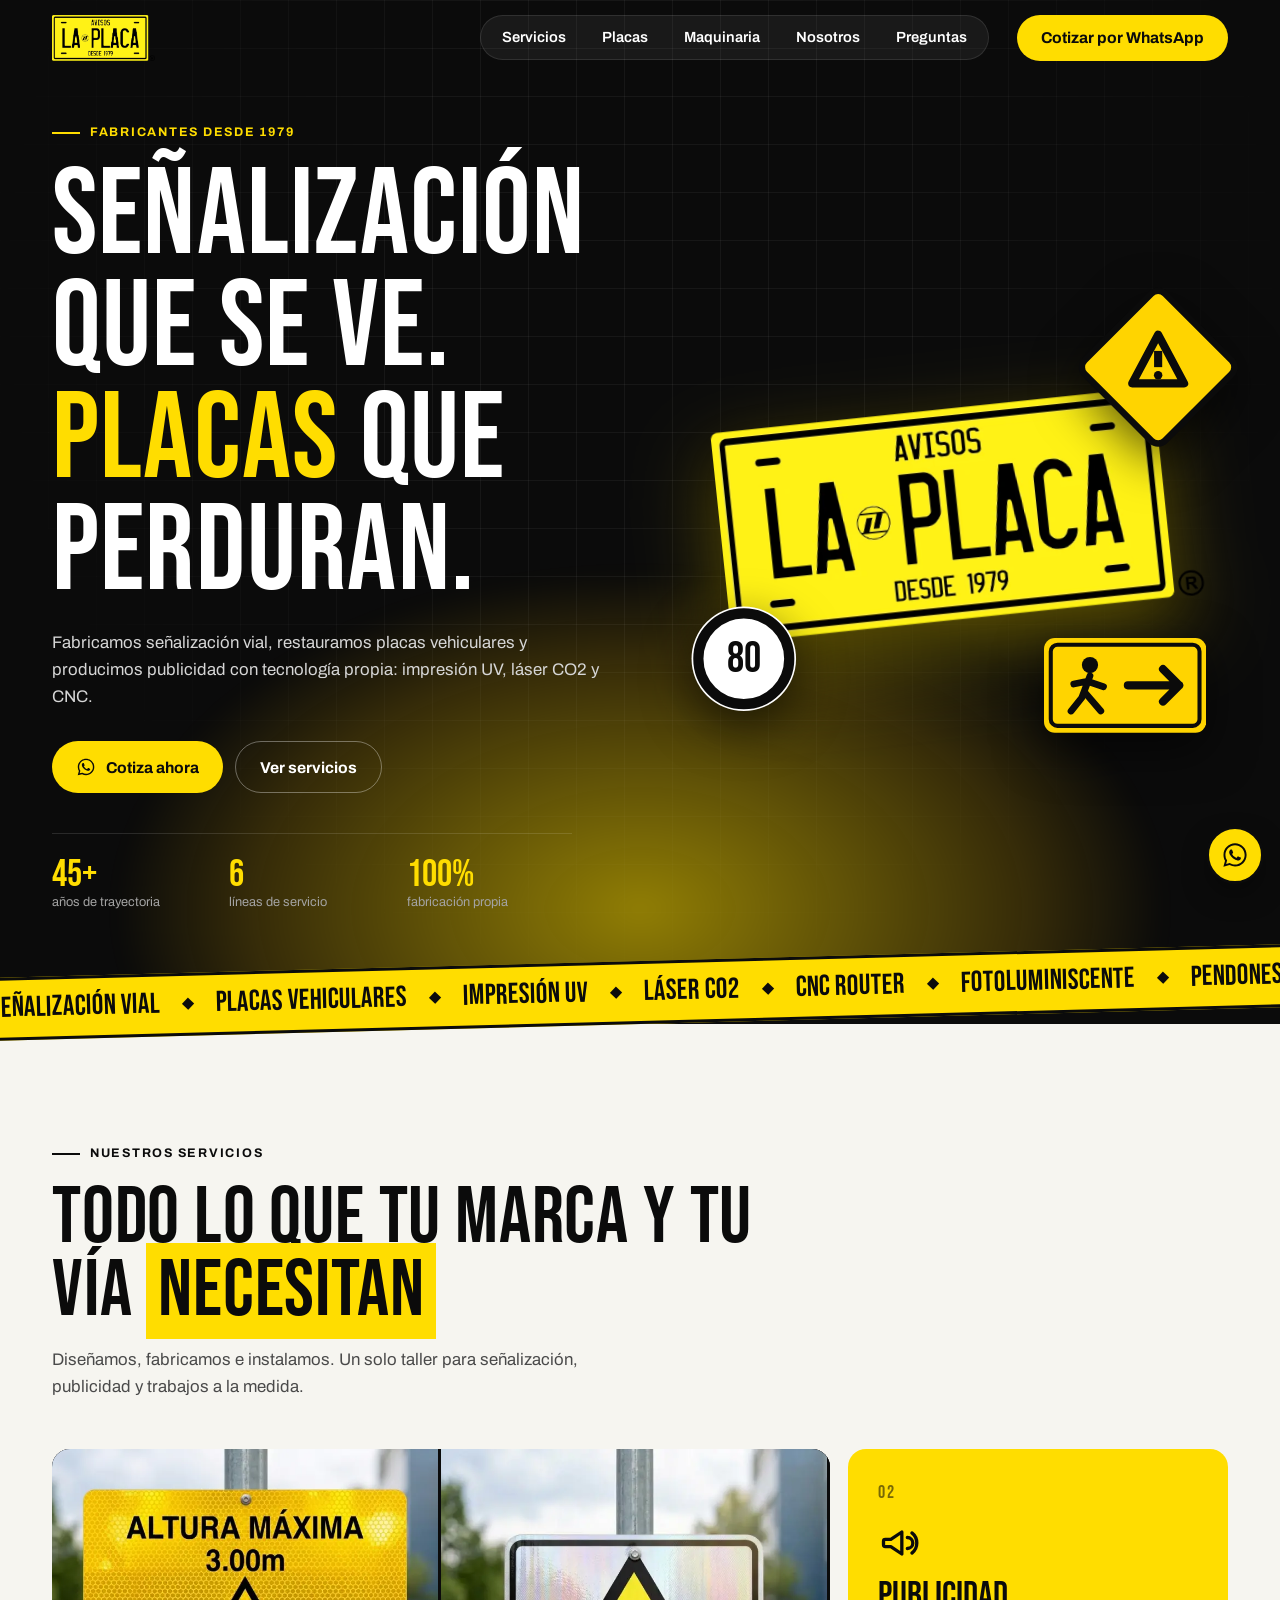
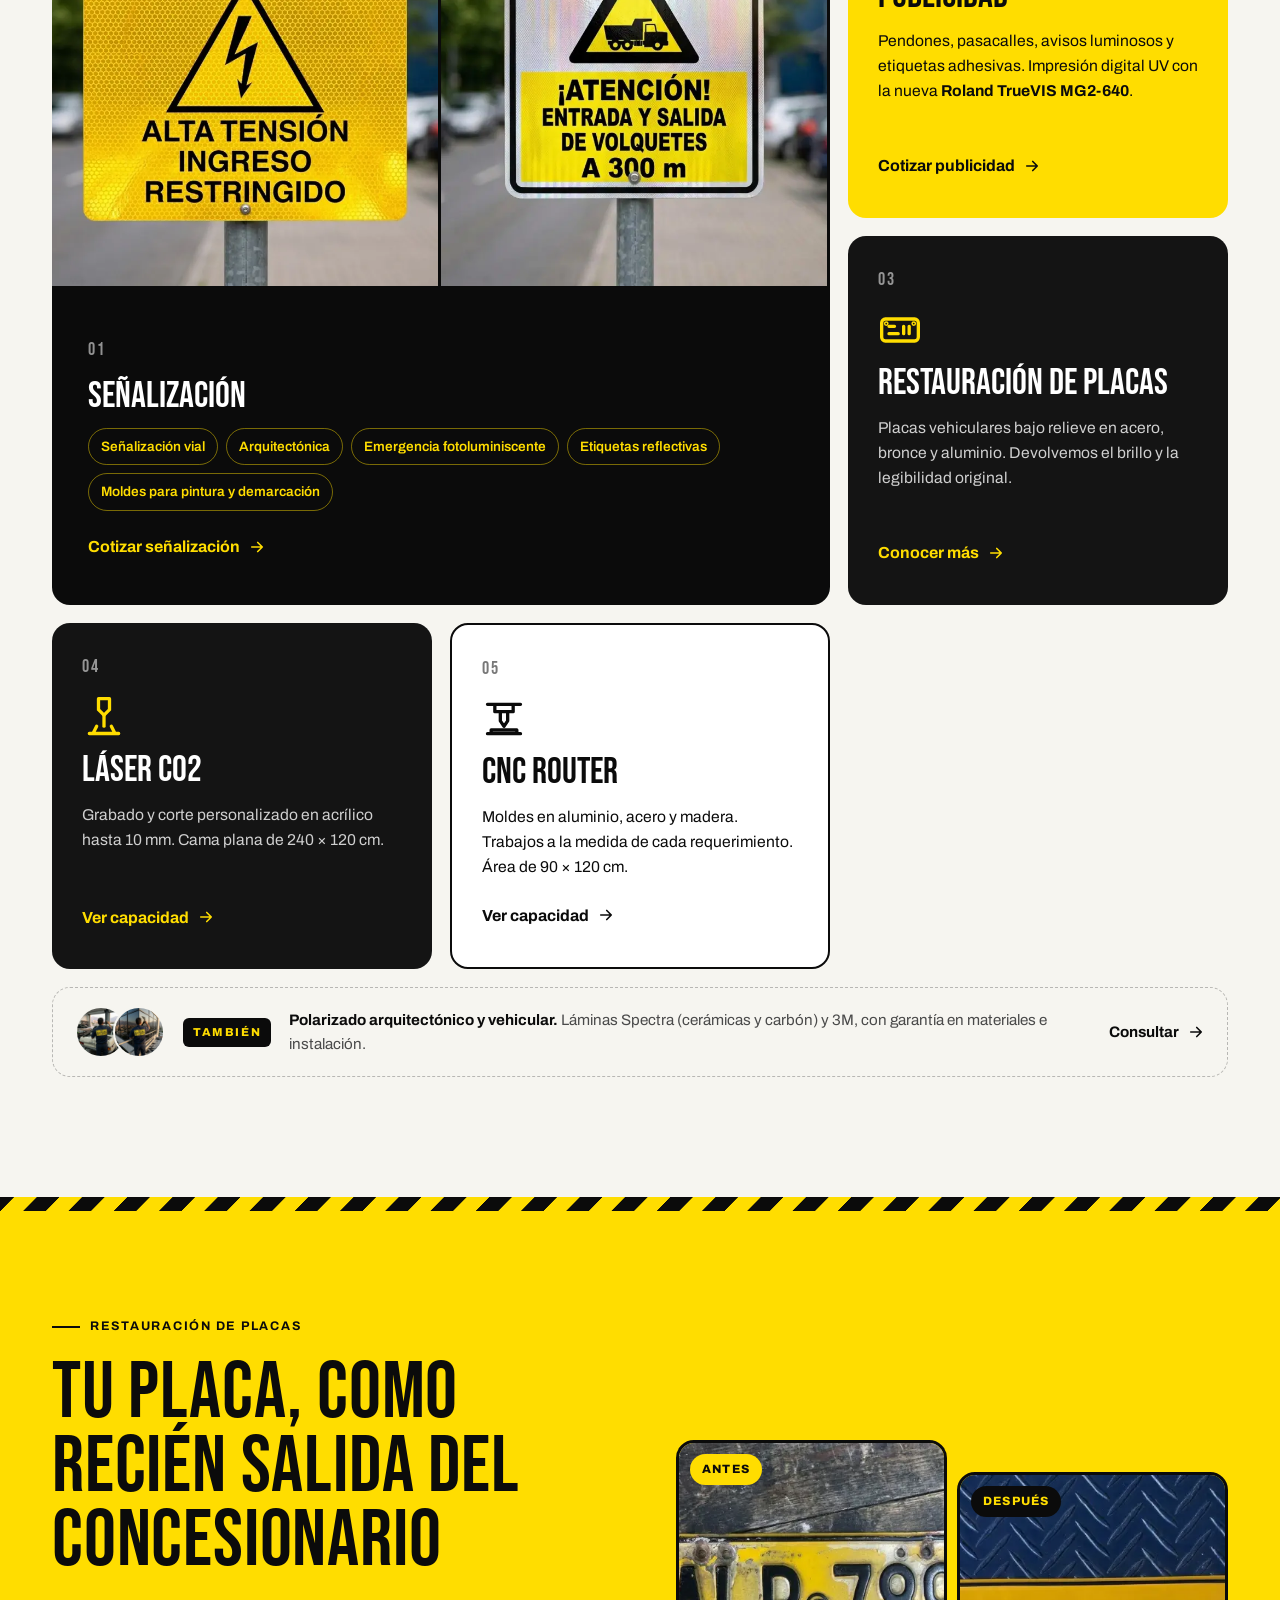
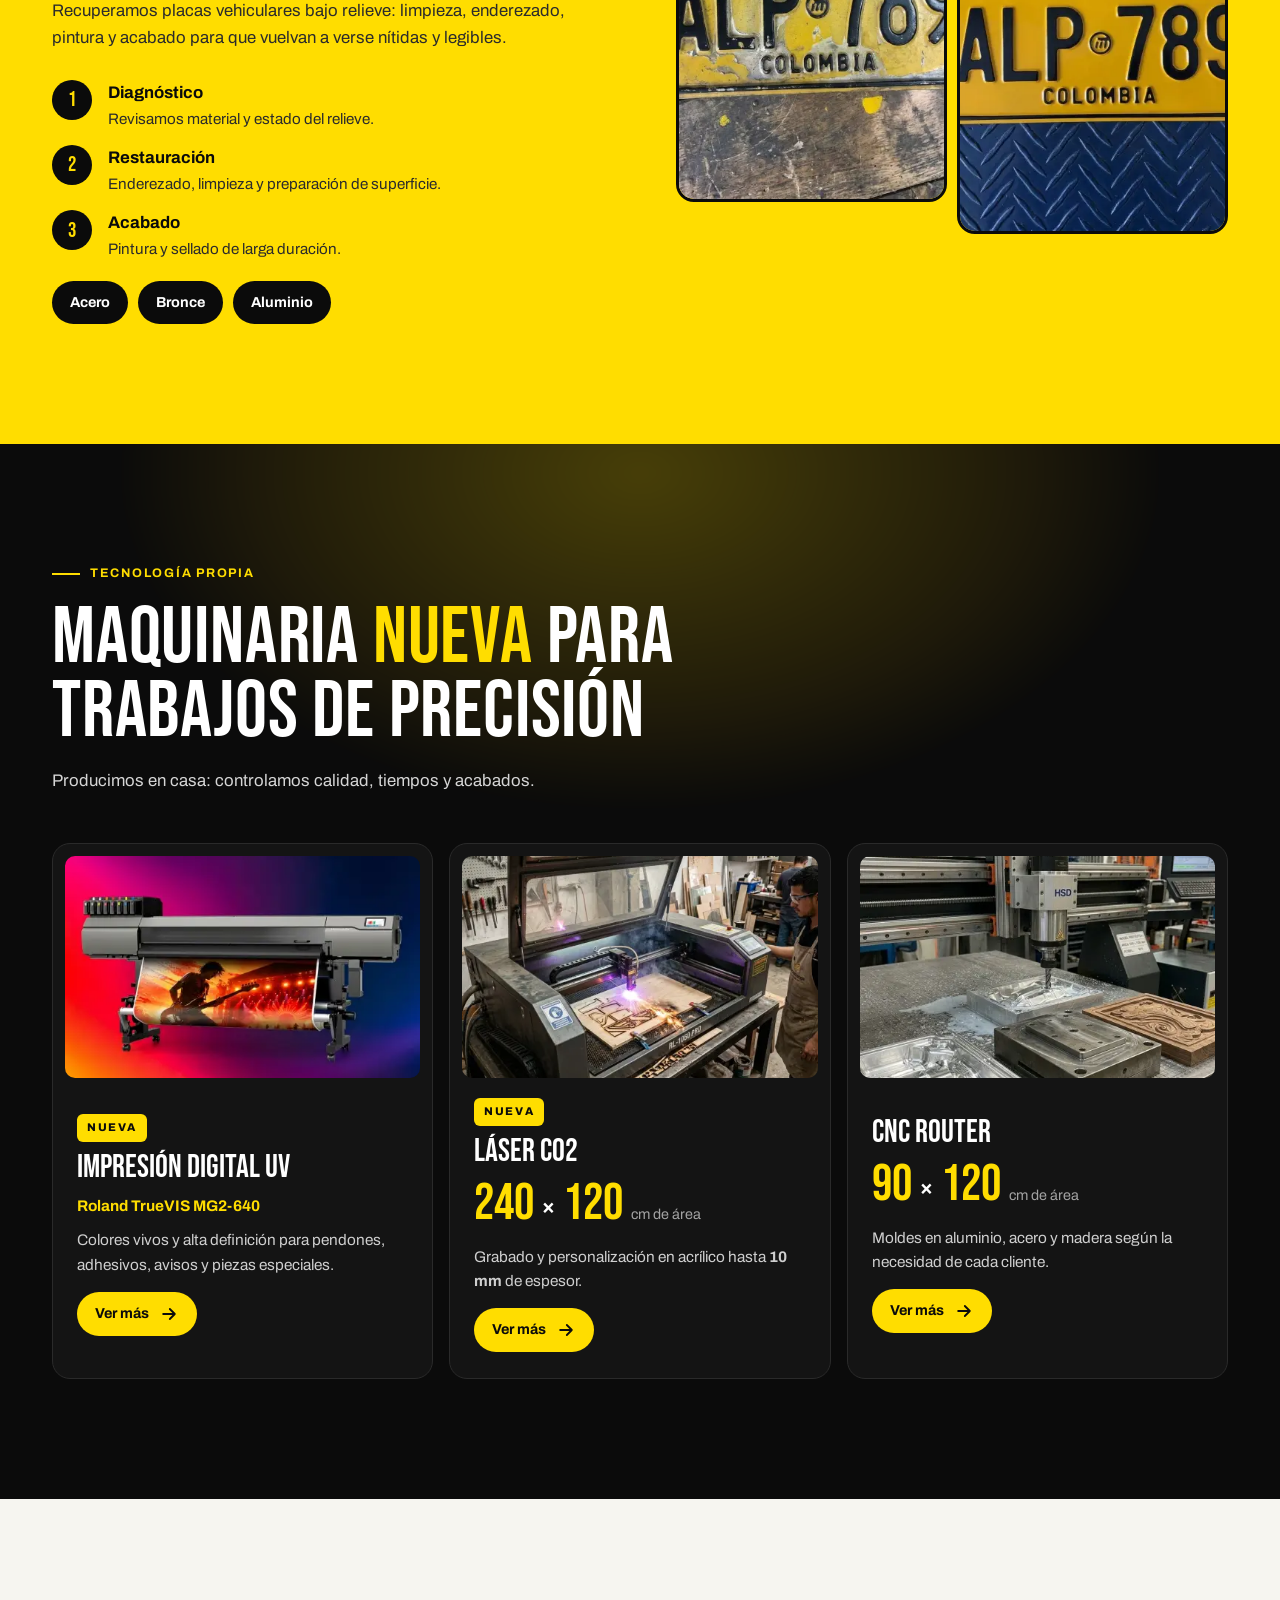
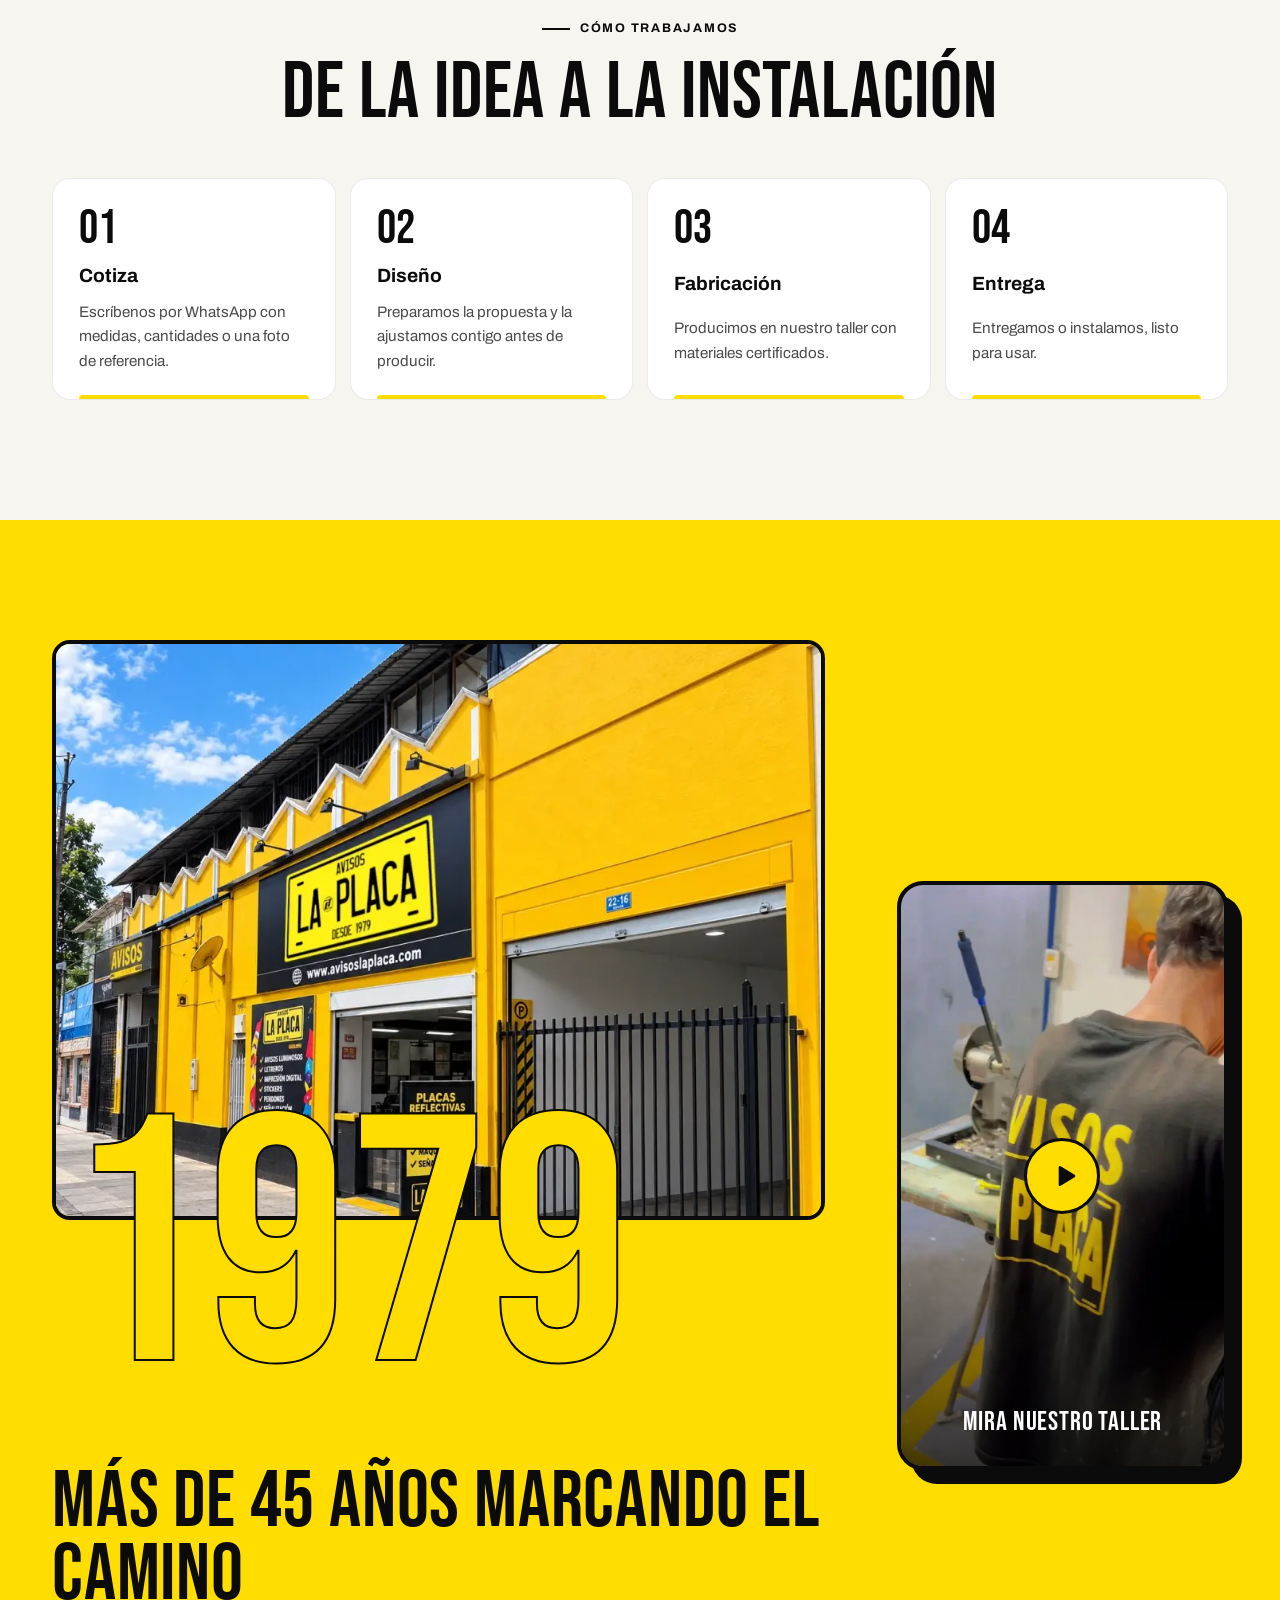
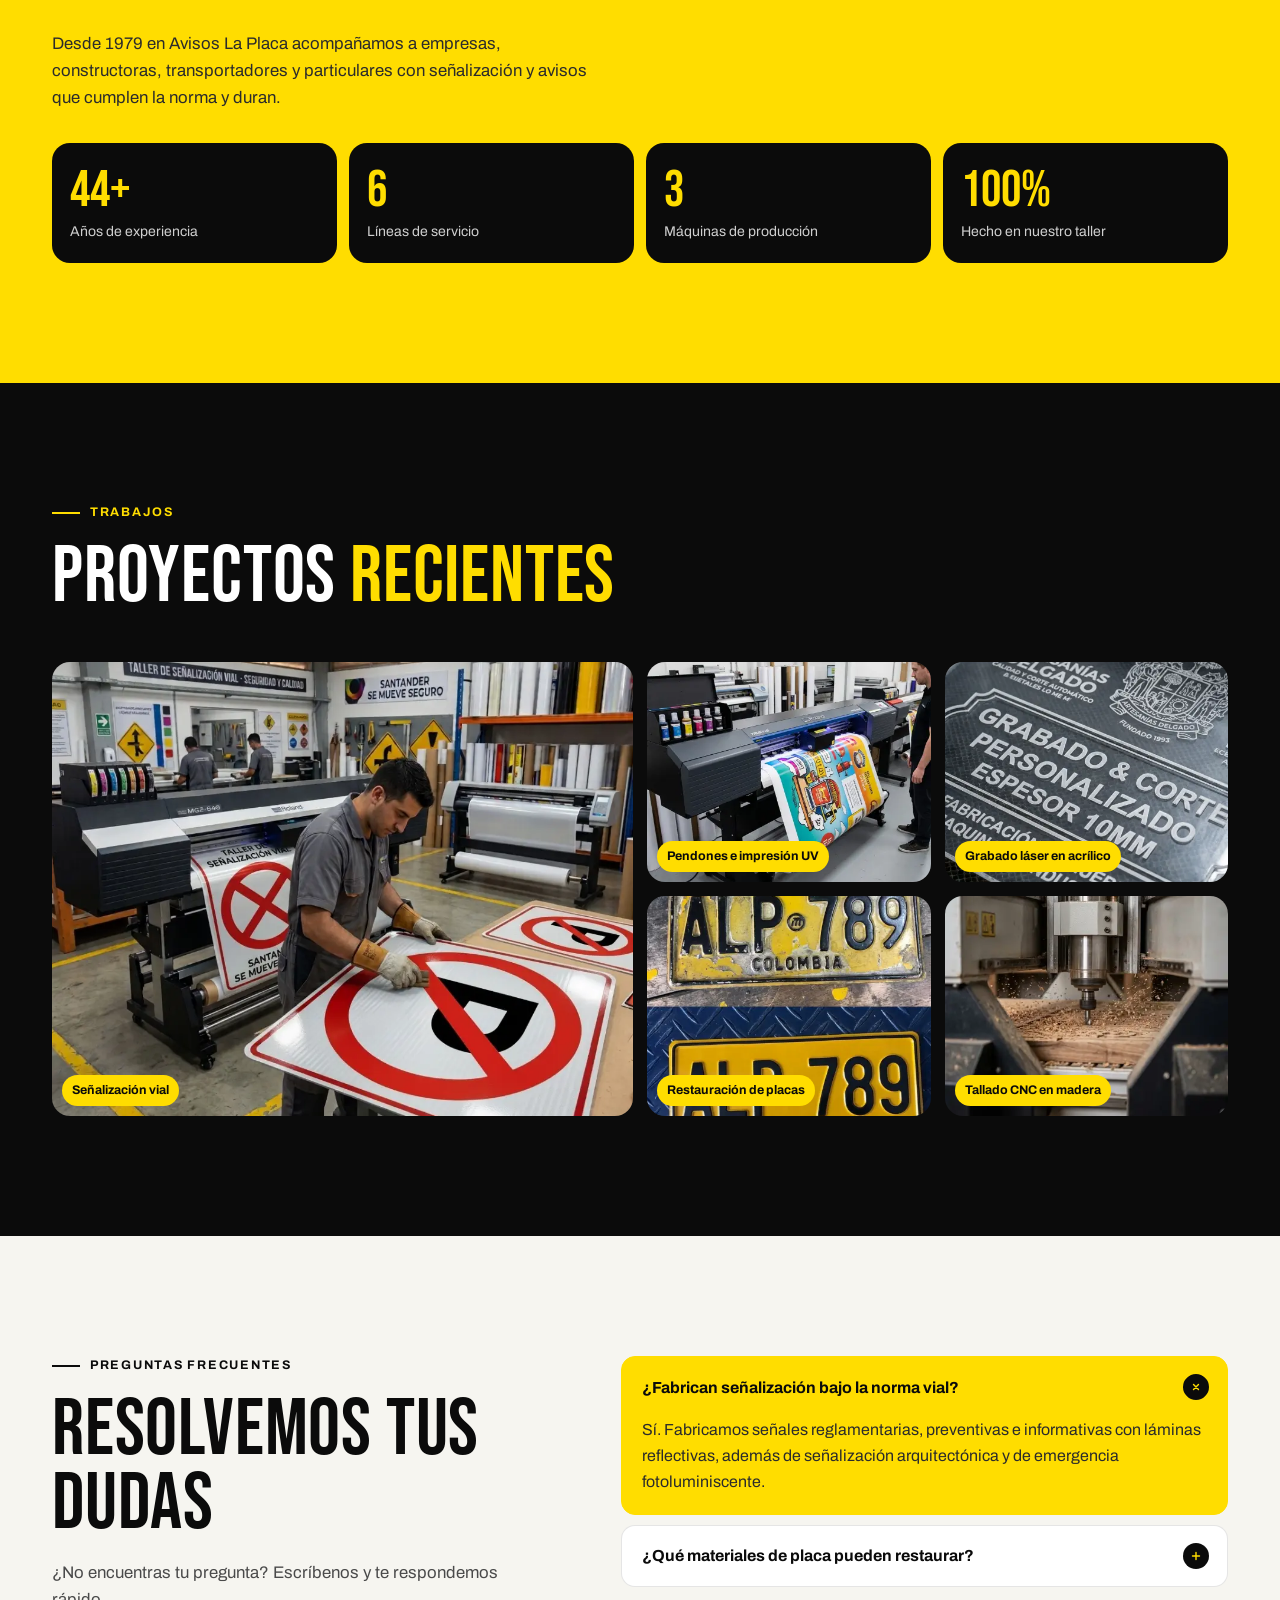
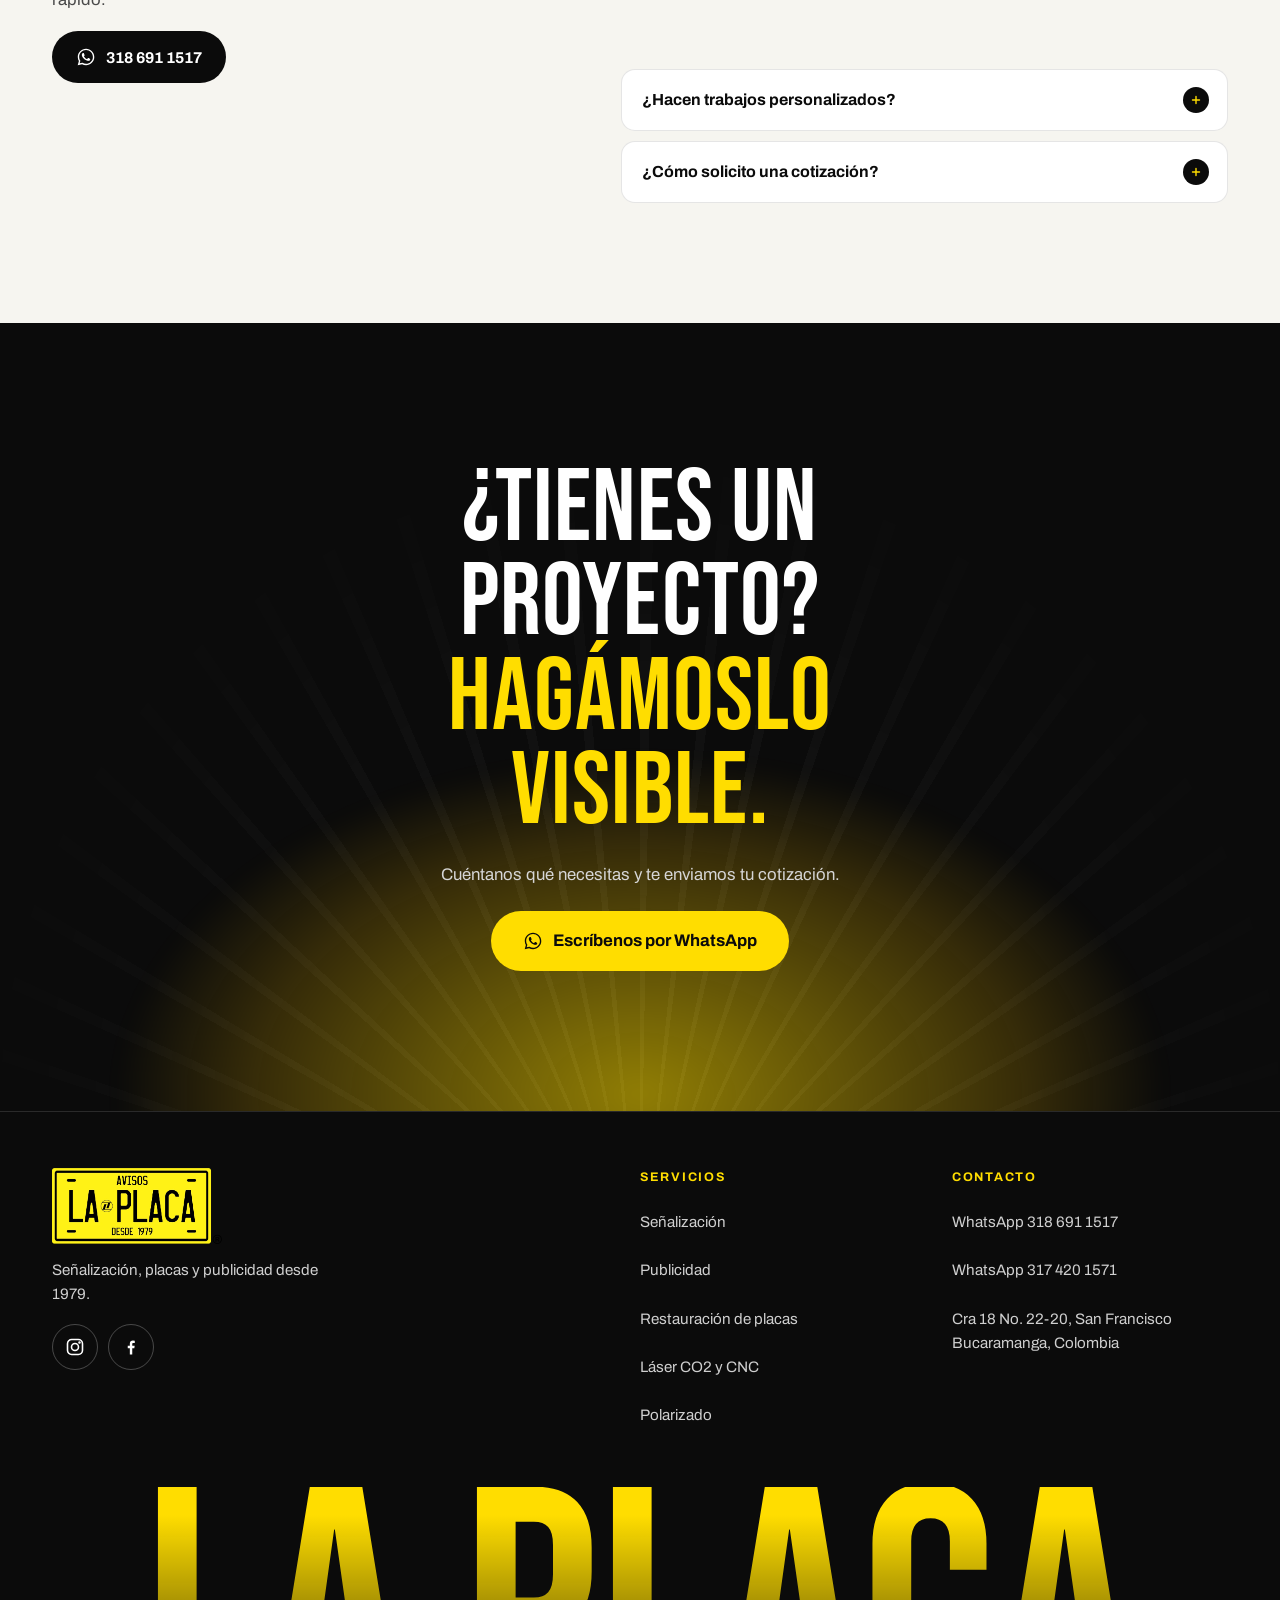
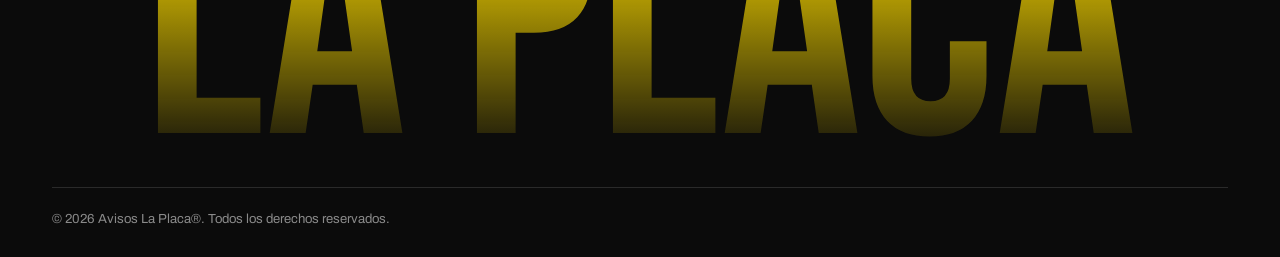
==== commit 116db252: "Slider de señales, logo en el hero, fachada, nueva foto Roland y subpáginas de maquinaria Co-Authore" ====
--- a/index.html
+++ b/index.html
@@ -124,14 +124,8 @@
         <!-- Visual: placa + señales flotantes -->
         <div class="hero__visual" aria-hidden="true">
           <div class="plate">
-            <div class="plate__inner">
-              <span class="plate__top">AVISOS</span>
-              <span class="plate__main">LA PLACA</span>
-              <span class="plate__bottom">DESDE 1979</span>
-              <i class="plate__hole plate__hole--tl"></i><i class="plate__hole plate__hole--tr"></i>
-              <i class="plate__hole plate__hole--bl"></i><i class="plate__hole plate__hole--br"></i>
-            </div>
-            <div class="plate__shine"></div>
+            <img class="plate__logo" src="assets/img/logo-la-placa.webp" alt="" width="673" height="300">
+            <div class="plate__glint"><div class="plate__shine"></div></div>
           </div>
 
           <svg class="sign sign--diamond" viewBox="0 0 100 100"><rect x="15" y="15" width="70" height="70" rx="6" transform="rotate(45 50 50)" fill="#FFD400" stroke="#0B0B0B" stroke-width="4"/><path d="M50 30 L66 60 H34 Z" fill="none" stroke="#0B0B0B" stroke-width="5" stroke-linejoin="round"/><rect x="47.5" y="40" width="5" height="10" fill="#0B0B0B"/><circle cx="50" cy="55" r="2.6" fill="#0B0B0B"/></svg>
@@ -163,10 +157,15 @@
         <div class="bento">
           <!-- 1 Señalización -->
           <article class="card card--feature" data-reveal>
-            <div class="card__media">
-              <picture>
-                <img src="assets/img/senalizacion-taller-960.webp" srcset="assets/img/senalizacion-taller-480.webp 480w, assets/img/senalizacion-taller-960.webp 960w" sizes="(min-width: 1024px) 66vw, 100vw" alt="Taller de señalización vial con señales de obra y desvío en fabricación, y un operario estampando una señal de desvío en serigrafía" width="960" height="960" loading="lazy" decoding="async">
-              </picture>
+            <div class="card__media signs" data-slider aria-roledescription="carrusel" aria-label="Señales de tránsito fabricadas por Avisos La Placa">
+              <div class="signs__track">
+                <figure class="signs__slide"><img src="assets/img/senal-1.webp" width="800" height="800" alt="Señal reflectiva amarilla de altura máxima 3.00 m y alta tensión, ingreso restringido" loading="lazy" decoding="async"></figure>
+                <figure class="signs__slide"><img src="assets/img/senal-2.webp" width="800" height="800" alt="Señal preventiva de entrada y salida de volquetas a 300 m" loading="lazy" decoding="async"></figure>
+                <figure class="signs__slide"><img src="assets/img/senal-3.webp" width="800" height="800" alt="Señal azul de cruce peatonal escolar" loading="lazy" decoding="async"></figure>
+                <figure class="signs__slide"><img src="assets/img/senal-4.webp" width="800" height="691" alt="Señal naranja de inicio de obra" loading="lazy" decoding="async"></figure>
+                <figure class="signs__slide"><img src="assets/img/senal-5.webp" width="800" height="800" alt="Señal naranja de trabajadores en la vía a 100 metros" loading="lazy" decoding="async"></figure>
+                <figure class="signs__slide"><img src="assets/img/senal-6.webp" width="800" height="691" alt="Señal circular de velocidad máxima 10 km/h" loading="lazy" decoding="async"></figure>
+              </div>
             </div>
             <div class="card__body">
               <span class="card__num">01</span>
@@ -235,7 +234,7 @@
       <div class="container split">
         <div class="split__copy">
           <p class="eyebrow eyebrow--dark" data-reveal>Restauración de placas</p>
-          <h2 class="display h2" data-split>Tu placa, como recién salida del taller</h2>
+          <h2 class="display h2" data-split>Tu placa, como recién salida del concesionario</h2>
           <p class="lead lead--dark" data-reveal>Recuperamos placas vehiculares bajo relieve: limpieza, enderezado, pintura y acabado para que vuelvan a verse nítidas y legibles.</p>
 
           <ol class="steps" data-reveal>
@@ -272,12 +271,13 @@
 
         <div class="machines">
           <article class="machine" data-reveal>
-            <div class="machine__media"><img src="assets/img/roland-mg2-640-960.webp" srcset="assets/img/roland-mg2-640-480.webp 480w, assets/img/roland-mg2-640-960.webp 960w" sizes="(min-width: 768px) 33vw, 100vw" width="960" height="960" alt="Impresora Roland TrueVIS MG2-640 imprimiendo pendones y etiquetas en el taller de impresión UV" loading="lazy" decoding="async"></div>
+            <div class="machine__media"><img src="assets/img/roland-uv-960.webp" srcset="assets/img/roland-uv-480.webp 480w, assets/img/roland-uv-960.webp 960w" sizes="(min-width: 768px) 33vw, 100vw" width="960" height="960" alt="Impresora Roland de impresión digital UV imprimiendo un afiche a todo color" loading="lazy" decoding="async"></div>
             <div class="machine__body">
               <span class="badge">Nueva</span>
               <h3>Impresión digital UV</h3>
               <p class="machine__model">Roland TrueVIS MG2-640</p>
               <p>Colores vivos y alta definición para pendones, adhesivos, avisos y piezas especiales.</p>
+              <a class="btn btn--yellow btn--sm machine__more" href="impresion-uv.html">Ver más <svg class="ico" aria-hidden="true"><use href="#i-arrow"/></svg></a>
             </div>
           </article>
 
@@ -288,6 +288,7 @@
               <h3>Láser CO2</h3>
               <div class="spec"><strong data-count="240">240</strong><span>×</span><strong data-count="120">120</strong><em>cm de área</em></div>
               <p>Grabado y personalización en acrílico hasta <strong>10 mm</strong> de espesor.</p>
+              <a class="btn btn--yellow btn--sm machine__more" href="laser-co2.html">Ver más <svg class="ico" aria-hidden="true"><use href="#i-arrow"/></svg></a>
             </div>
           </article>
 
@@ -297,6 +298,7 @@
               <h3>CNC Router</h3>
               <div class="spec"><strong data-count="90">90</strong><span>×</span><strong data-count="120">120</strong><em>cm de área</em></div>
               <p>Moldes en aluminio, acero y madera según la necesidad de cada cliente.</p>
+              <a class="btn btn--yellow btn--sm machine__more" href="cnc-router.html">Ver más <svg class="ico" aria-hidden="true"><use href="#i-arrow"/></svg></a>
             </div>
           </article>
         </div>
@@ -323,7 +325,10 @@
     <section class="section section--yellow" id="nosotros">
       <div class="container about">
         <div class="about__main">
-        <div class="about__year" aria-hidden="true" data-reveal>1979</div>
+        <div class="about__photo" data-reveal>
+          <img src="assets/img/fachada-960.webp" srcset="assets/img/fachada-480.webp 480w, assets/img/fachada-960.webp 960w" sizes="(min-width: 1024px) 60vw, 100vw" width="960" height="960" alt="Fachada amarilla de Avisos La Placa en Bucaramanga, con el aviso del logo y la entrada al local" loading="lazy" decoding="async">
+          <div class="about__year" aria-hidden="true">1979</div>
+        </div>
         <div class="about__copy">
           <p class="eyebrow eyebrow--dark" data-reveal>Nuestra historia</p>
           <h2 class="display h2" data-split>Más de 45 años marcando el camino</h2>
--- a/assets/css/styles.css
+++ b/assets/css/styles.css
@@ -128,7 +128,7 @@
 }
 .intro__stripes { position: absolute; inset: 0; display: flex; }
 .intro__stripes span {
-  flex: 1 1 0; height: 100%; background: var(--yellow);
+  flex: 1 1 0; height: 100%; background: #FFF215;
   transform: scaleY(0); transform-origin: bottom;
   animation: stripeIn .55s var(--ease-io) forwards;
   margin-left: -1px; /* evita líneas entre franjas */
@@ -290,22 +290,19 @@
 .plate {
   position: absolute; left: 50%; top: 50%; width: 88%;
   transform: translate(-50%, -50%) rotate(-6deg);
-  aspect-ratio: 2.1 / 1;
-  border-radius: 16px; background: var(--yellow);
-  box-shadow: 0 40px 80px -30px rgba(255, 221, 0, .55), 0 18px 40px -18px rgba(0, 0, 0, .8), inset 0 -6px 0 rgba(0, 0, 0, .12);
-  overflow: hidden; container-type: inline-size;
+  aspect-ratio: 673 / 300;
   animation: plateFloat 6s ease-in-out infinite;
 }
-.plate__inner {
-  position: absolute; inset: 5%; border: 4px solid var(--black); border-radius: 10px;
-  display: grid; grid-template-rows: auto 1fr auto; place-items: center; color: var(--black);
-  font-family: var(--font-display); padding: 2% 0;
-}
-.plate__top, .plate__bottom { font-size: 6.5cqw; letter-spacing: .06em; line-height: 1; }
-.plate__main { font-size: 23cqw; white-space: nowrap; line-height: .85; letter-spacing: .02em; }
-.plate__hole { position: absolute; width: 7%; height: 3.5%; background: var(--black); border-radius: 4px; }
-.plate__hole--tl { left: 4%; top: 14%; } .plate__hole--tr { right: 4%; top: 14%; }
-.plate__hole--bl { left: 4%; bottom: 14%; } .plate__hole--br { right: 4%; bottom: 14%; }
+.plate__logo {
+  width: 100%; height: 100%;
+  filter: drop-shadow(0 30px 40px rgba(255, 221, 0, .35)) drop-shadow(0 16px 22px rgba(0, 0, 0, .7));
+}
+/* el brillo se recorta con la silueta del logo */
+.plate__glint {
+  position: absolute; inset: 0; overflow: hidden; pointer-events: none;
+  -webkit-mask: url("../img/logo-la-placa.webp") center / 100% 100% no-repeat;
+  mask: url("../img/logo-la-placa.webp") center / 100% 100% no-repeat;
+}
 .plate__shine {
   position: absolute; inset: -50% auto -50% -60%; width: 40%;
   background: linear-gradient(90deg, transparent, rgba(255, 255, 255, .75), transparent);
@@ -380,6 +377,11 @@
 .card__media { aspect-ratio: 4 / 3; overflow: hidden; background: var(--coal); }
 .card__media img { width: 100%; height: 100%; object-fit: cover; object-position: center; transition: transform .8s var(--ease-out); }
 .card--feature:hover .card__media img { transform: scale(1.05); }
+
+/* Slider de señales (2 visibles) */
+.signs { position: relative; aspect-ratio: 2 / 1; }
+.signs__track { display: flex; height: 100%; transition: transform .8s var(--ease-io); will-change: transform; }
+.signs__slide { flex: 0 0 50%; height: 100%; margin: 0; overflow: hidden; border-right: 3px solid var(--black); }
 .card__body { padding: 26px; display: flex; flex-direction: column; gap: 14px; }
 
 .tags { display: flex; flex-wrap: wrap; gap: 8px; }
@@ -392,6 +394,7 @@
   .bento { grid-template-columns: repeat(2, 1fr); gap: 18px; }
   .card--feature { grid-column: span 2; display: grid; grid-template-columns: 1fr 1fr; }
   .card__media { aspect-ratio: auto; min-height: 100%; }
+  .signs { min-height: 320px; }
   .card__body { padding: 36px; justify-content: center; }
 }
 @media (min-width: 1024px) {
@@ -479,6 +482,7 @@
 .machine h3 { font-family: var(--font-display); font-weight: 400; font-size: 2rem; line-height: 1; text-transform: uppercase; }
 .machine p { color: #CFCFCF; font-size: .96rem; }
 .machine__model { color: var(--yellow) !important; font-weight: 700; }
+.machine__more { justify-self: start; margin-top: 4px; }
 .badge {
   justify-self: start; background: var(--yellow); color: var(--black);
   font-size: .7rem; font-weight: 800; letter-spacing: .14em; text-transform: uppercase; padding: 5px 10px; border-radius: 6px;
@@ -511,6 +515,15 @@
 .about__year {
   font-family: var(--font-display); font-size: clamp(7rem, 38vw, 22rem); line-height: .8;
   color: transparent; -webkit-text-stroke: 2px var(--black); opacity: .9;
+}
+.about__photo { position: relative; padding-bottom: .5em; font-size: clamp(7rem, 38vw, 22rem); }
+.about__photo img {
+  width: 100%; aspect-ratio: 4 / 3; object-fit: cover; object-position: center 40%;
+  border-radius: var(--radius); border: 4px solid var(--black); font-size: 1rem;
+}
+.about__photo .about__year {
+  position: absolute; left: .04em; bottom: 0; font-size: 1em;
+  color: var(--yellow); opacity: 1;
 }
 .about__copy { display: grid; gap: 18px; }
 .about__copy .eyebrow { margin-bottom: 0; }
@@ -663,3 +676,47 @@
   .js [data-reveal], .split-word > span { opacity: 1 !important; transform: none !important; }
   .marquee__track { animation: none; }
 }
+
+/* =========================================================
+   SUBPÁGINAS DE MAQUINARIA
+   ========================================================= */
+.sub-hero {
+  position: relative; overflow: hidden; isolation: isolate;
+  padding: calc(var(--header-h) + 32px) 0 72px;
+}
+.sub-hero__inner { display: grid; gap: 40px; align-items: center; }
+.sub-hero__copy { display: grid; gap: 18px; justify-items: start; }
+.sub-hero__copy .eyebrow { margin-bottom: 0; }
+.sub-hero__copy .hero__actions { margin-bottom: 0; }
+.sub-hero__title { font-size: clamp(3rem, 13vw, 6.4rem); }
+.sub-hero__media {
+  border-radius: var(--radius); overflow: hidden; border: 1px solid var(--line-dark);
+  aspect-ratio: 1; background: var(--coal); box-shadow: 0 40px 80px -40px rgba(255, 221, 0, .45);
+}
+.sub-hero__media img { width: 100%; height: 100%; object-fit: cover; }
+.back {
+  display: inline-flex; align-items: center; gap: 8px; min-height: 44px;
+  font-weight: 700; font-size: .92rem; color: #CFCFCF; transition: color .2s;
+}
+.back .ico { width: 18px; height: 18px; transform: rotate(180deg); transition: transform .25s var(--ease-out); }
+.back:hover { color: var(--yellow); }
+.back:hover .ico { transform: rotate(180deg) translateX(4px); }
+@media (min-width: 1024px) { .sub-hero__inner { grid-template-columns: 1.05fr 1fr; gap: 64px; } }
+
+.caps { display: grid; gap: 14px; }
+.caps li { background: var(--black); color: var(--white); border-radius: var(--radius); padding: 26px; display: grid; gap: 8px; }
+.caps strong { font-family: var(--font-display); font-weight: 400; font-size: 3.2rem; line-height: 1; color: var(--yellow); }
+.caps h3 { font-size: 1.15rem; }
+.caps p { color: #CFCFCF; font-size: .95rem; }
+@media (min-width: 768px) { .caps { grid-template-columns: repeat(3, 1fr); } }
+
+.apps { display: grid; gap: 10px; }
+.apps li {
+  display: flex; align-items: center; gap: 14px; min-height: 64px; padding: 14px 20px;
+  background: var(--white); border: 1px solid rgba(0, 0, 0, .1); border-radius: 14px; font-weight: 700;
+  transition: background-color .25s, border-color .25s;
+}
+.apps li:hover { background: var(--yellow); border-color: var(--yellow); }
+.apps .ico { width: 18px; height: 18px; flex: none; }
+@media (min-width: 768px) { .apps { grid-template-columns: repeat(2, 1fr); } }
+@media (min-width: 1024px) { .apps { grid-template-columns: repeat(3, 1fr); } }
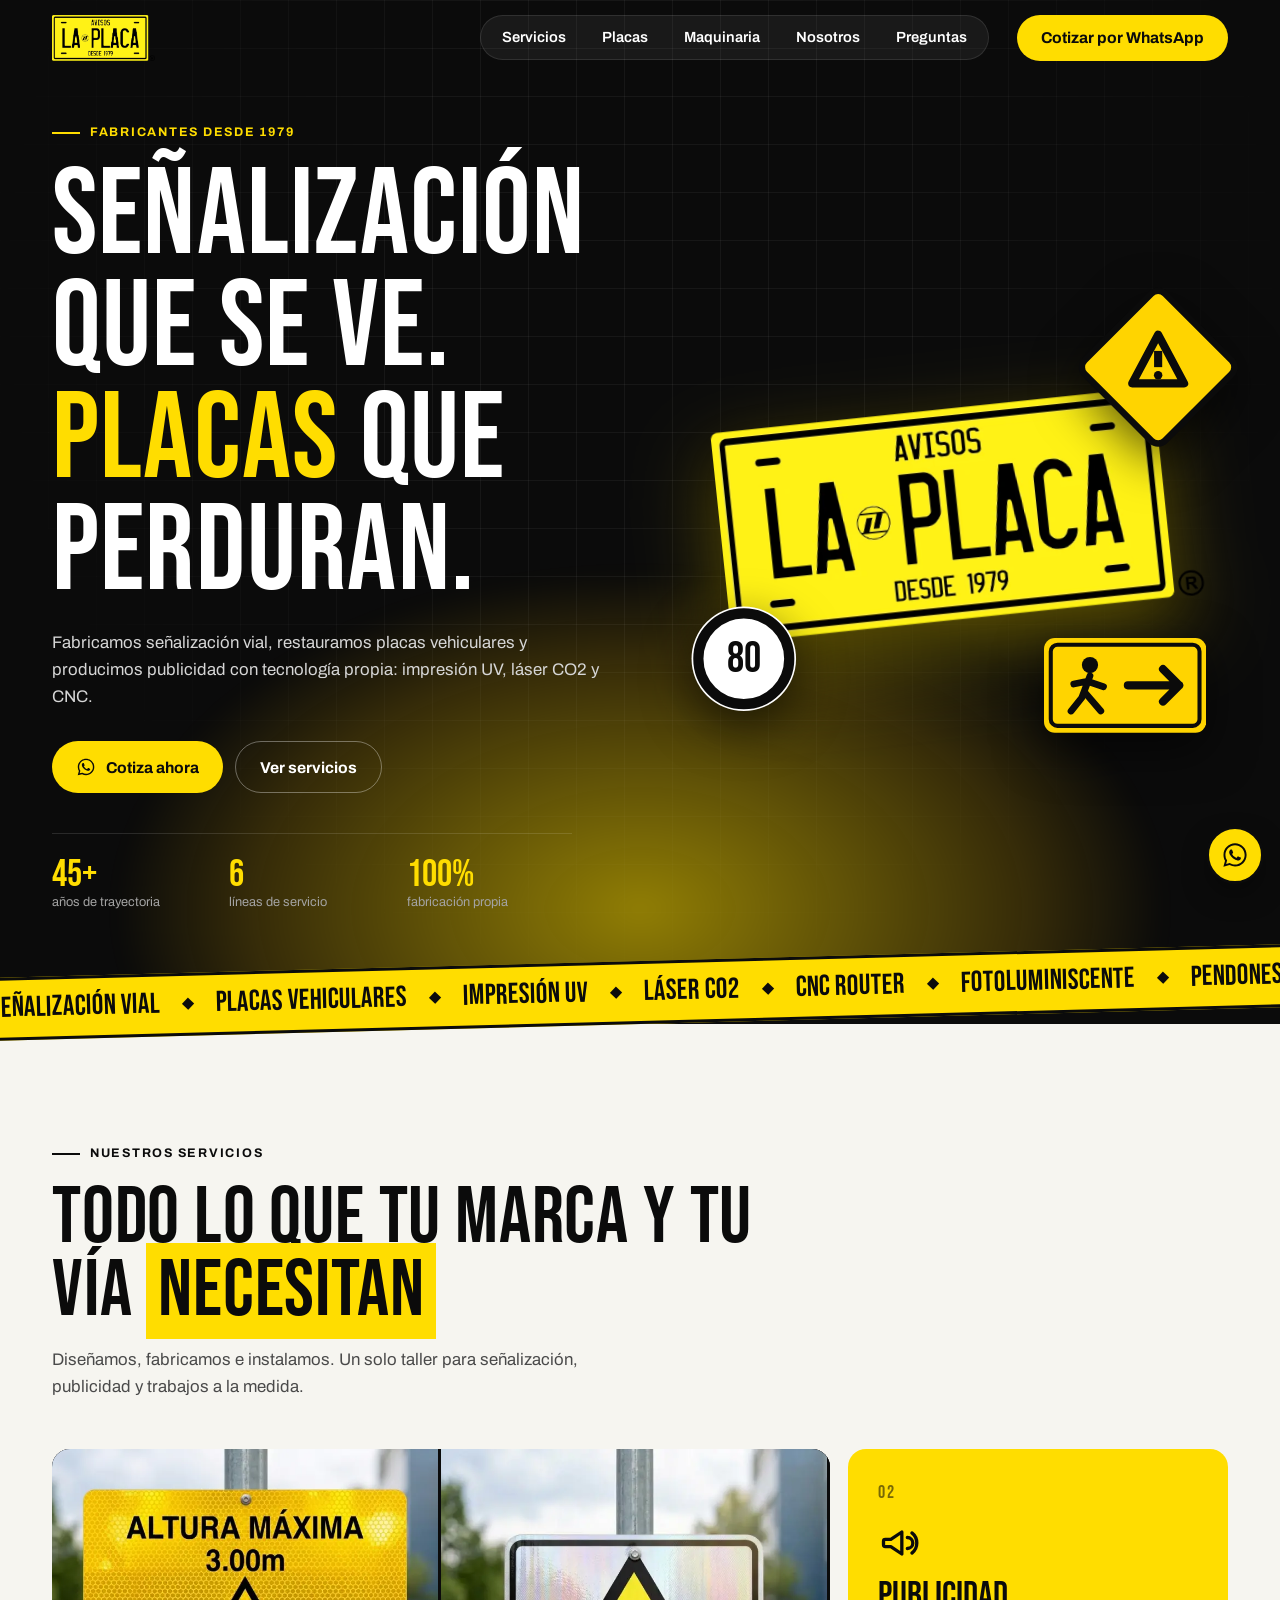
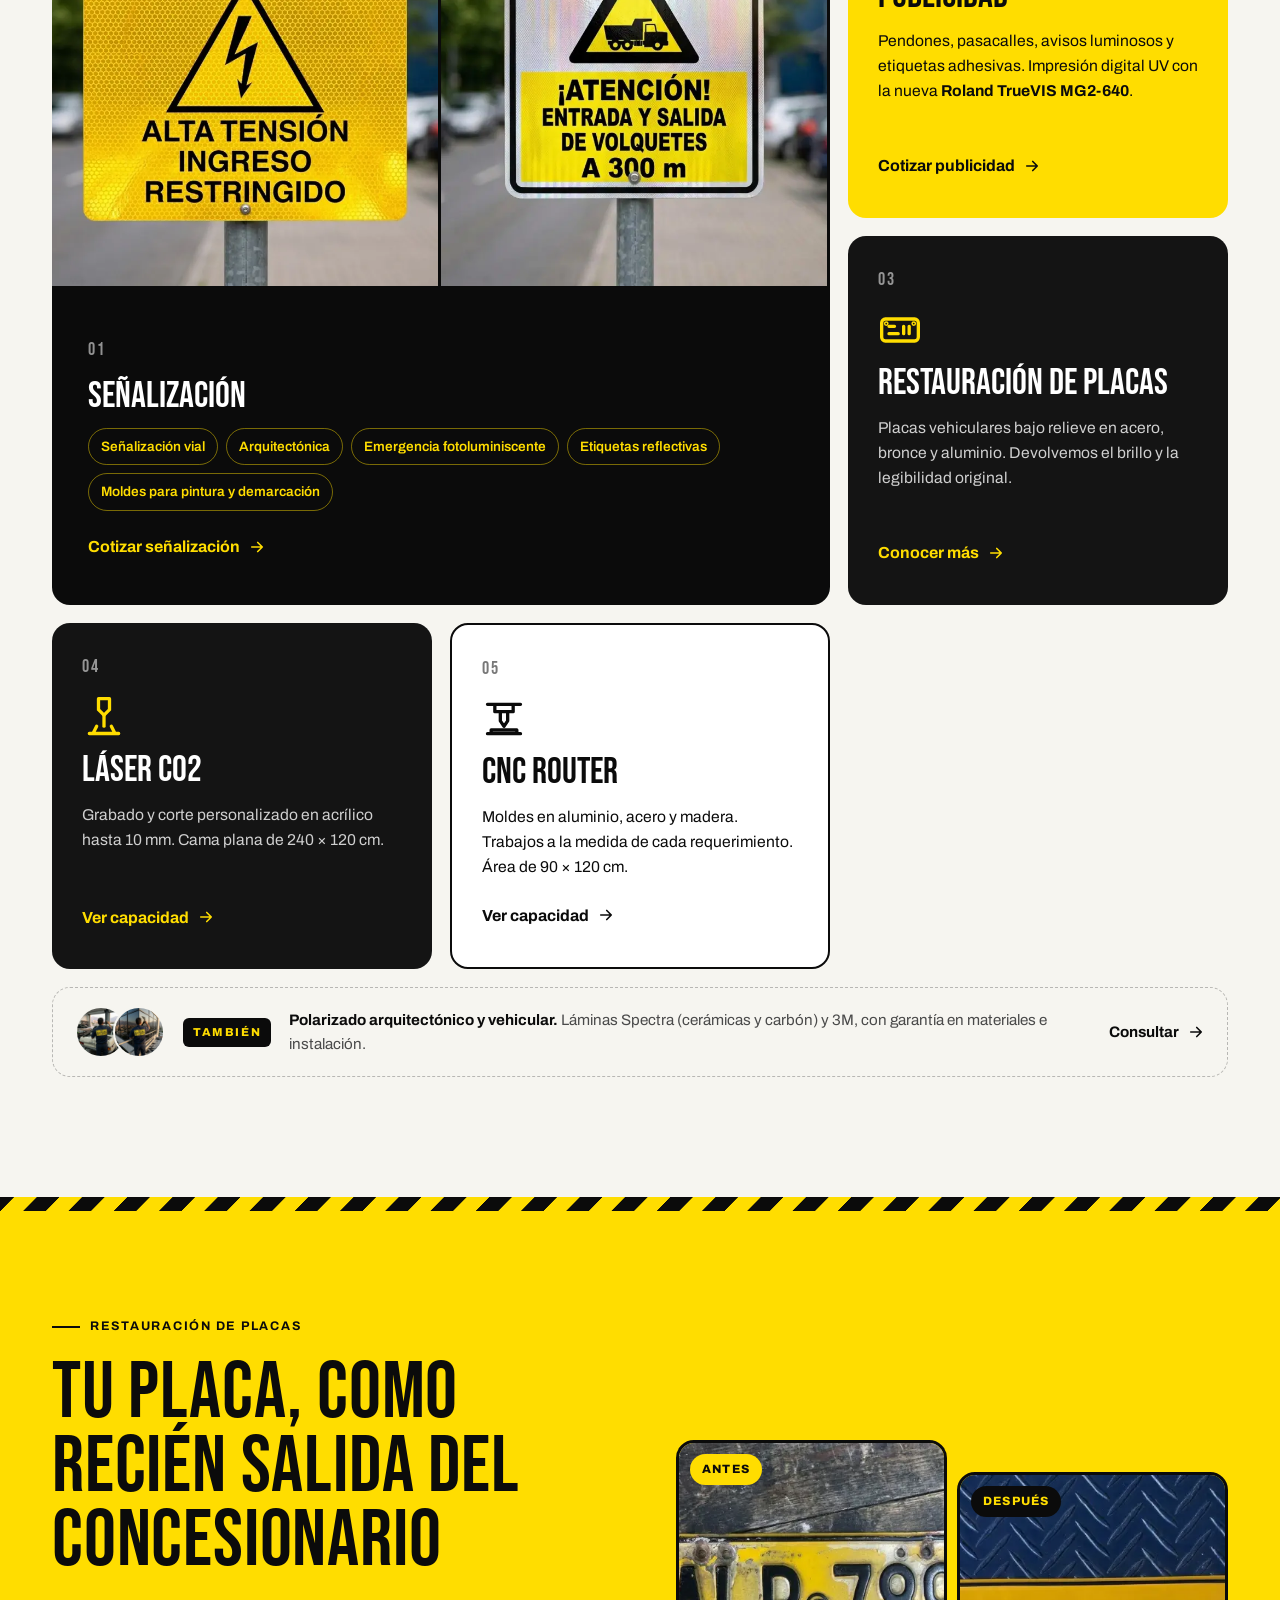
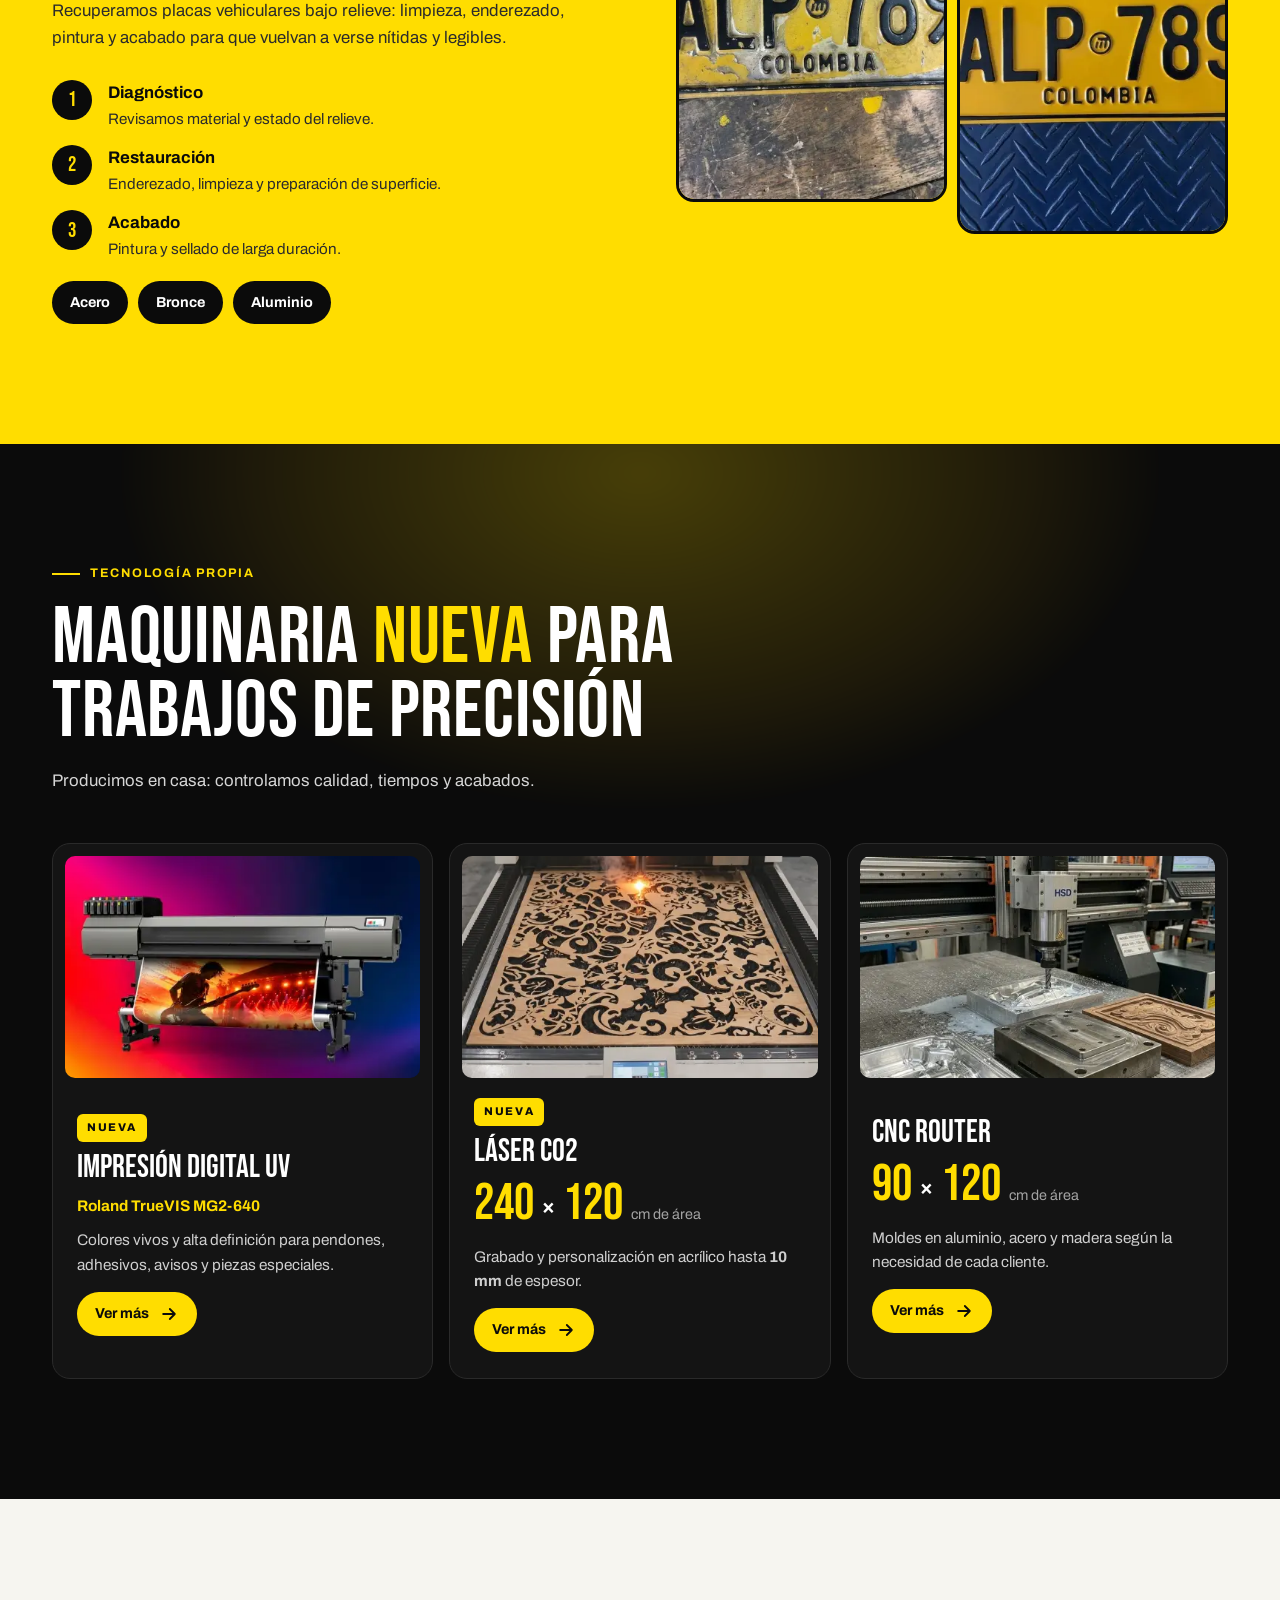
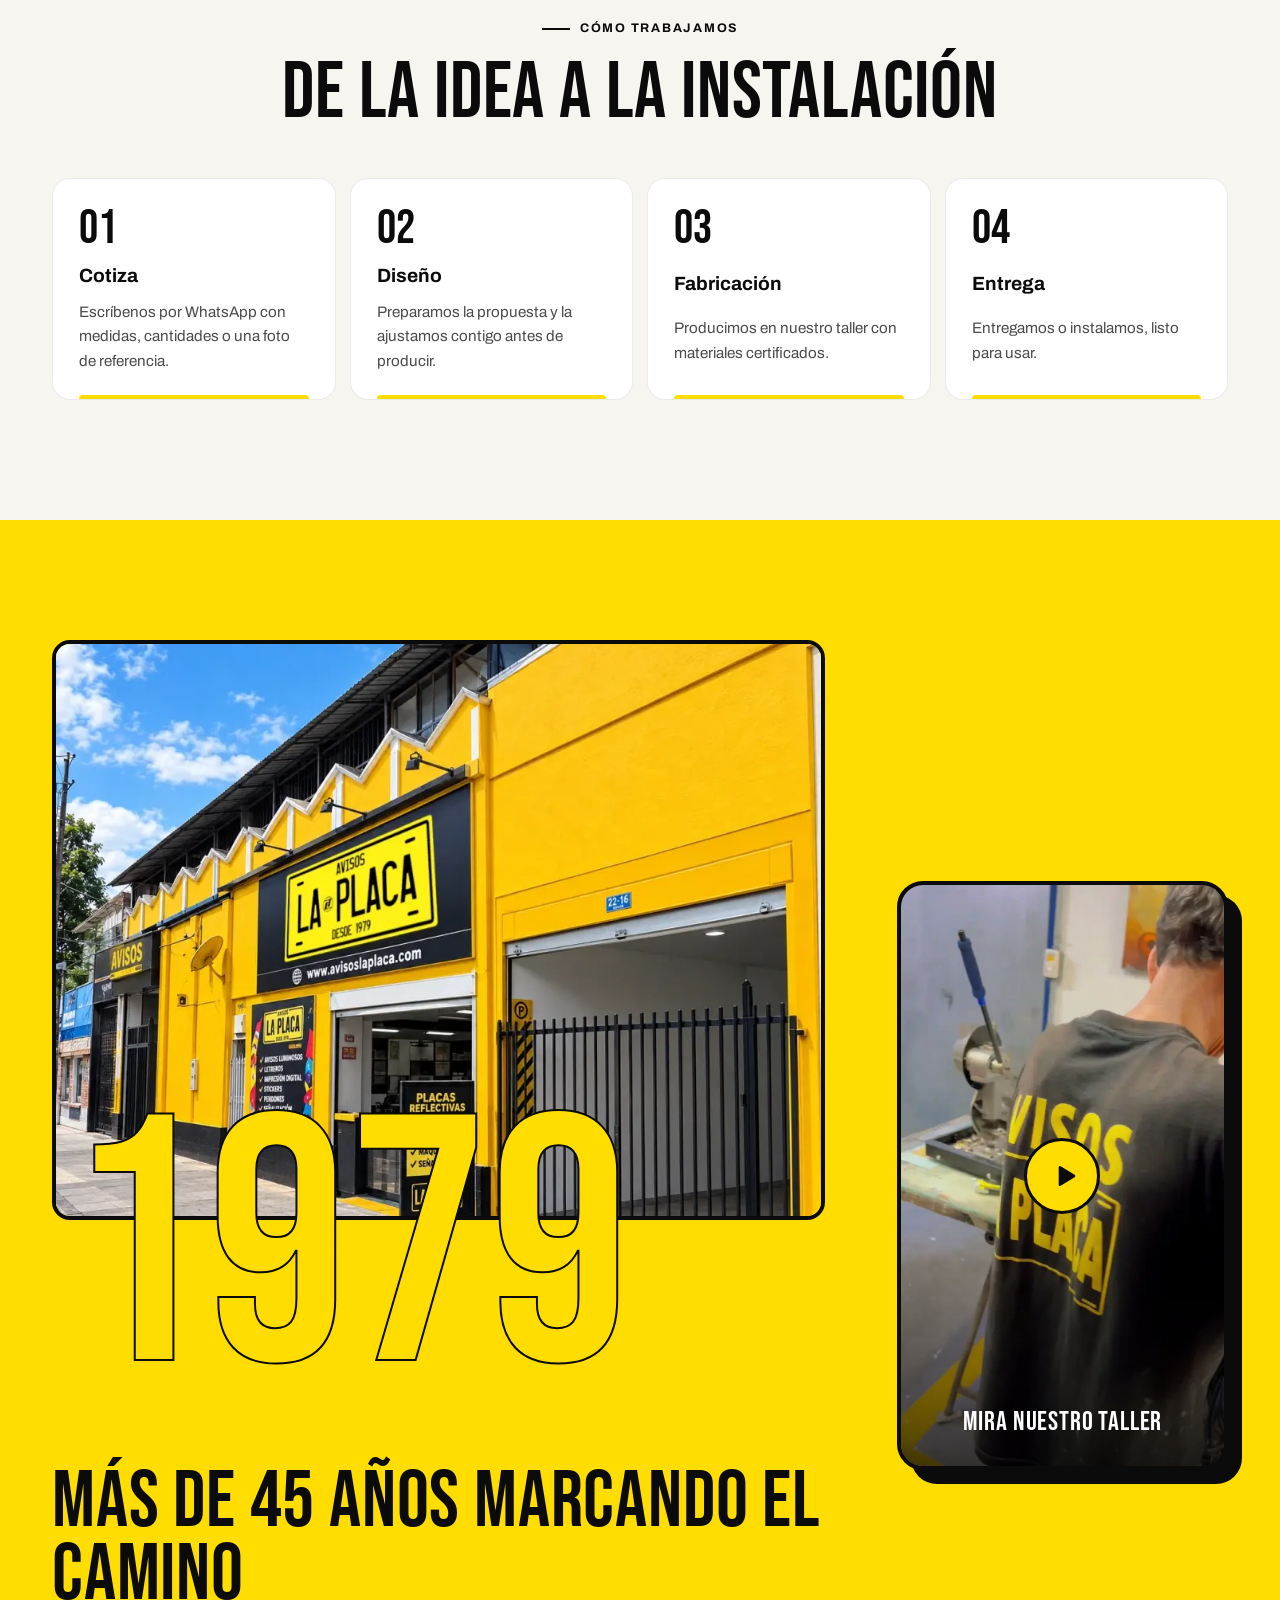
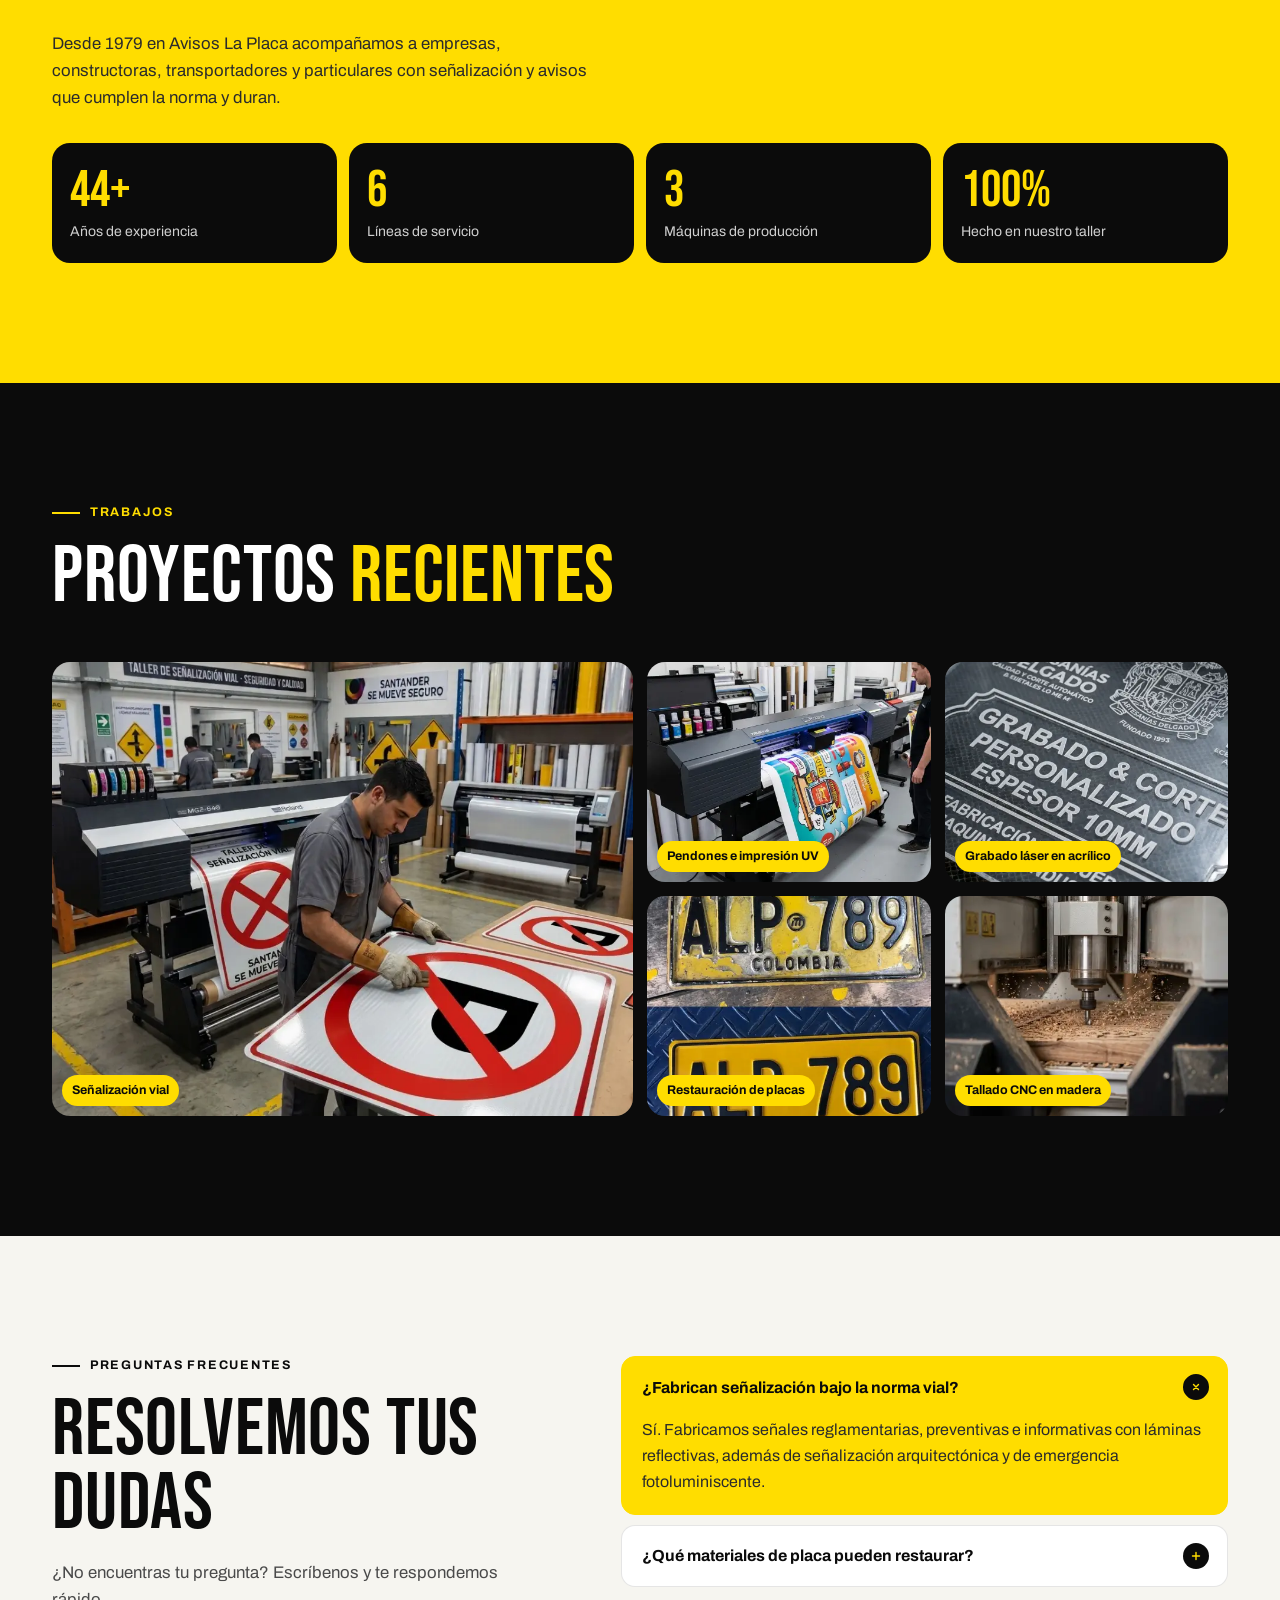
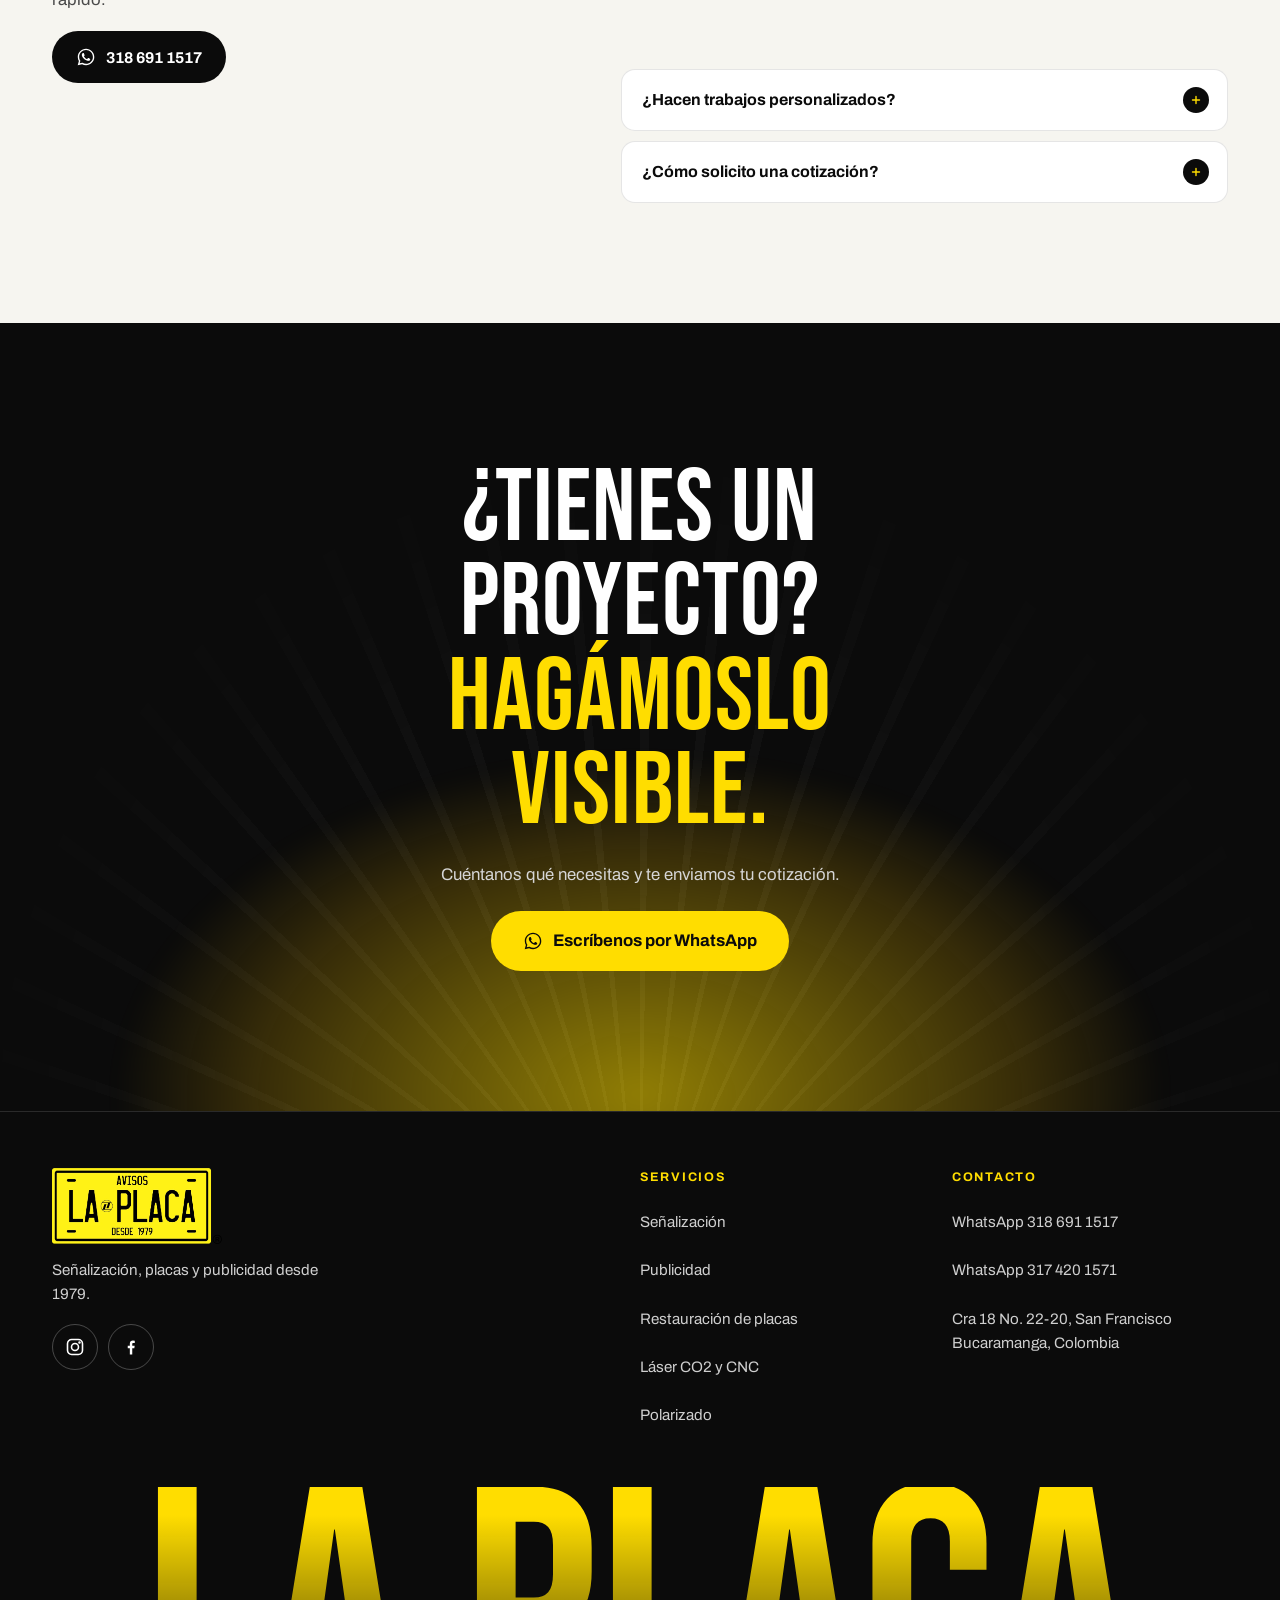
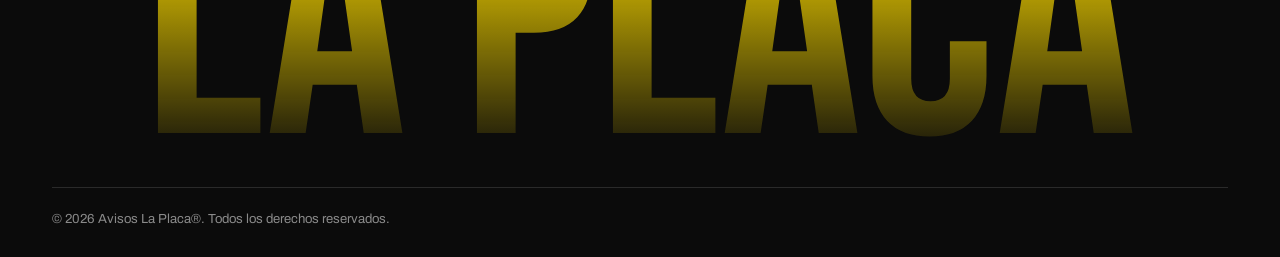
==== commit df9461a3: "Nueva foto de la máquina láser CO2 e imágenes de trabajos en su subpágina Co-Authored-By: Claude Opu" ====
--- a/index.html
+++ b/index.html
@@ -282,7 +282,7 @@
           </article>
 
           <article class="machine" data-reveal>
-            <div class="machine__media"><img src="assets/img/laser-co2-960.webp" srcset="assets/img/laser-co2-480.webp 480w, assets/img/laser-co2-960.webp 960w" sizes="(min-width: 768px) 33vw, 100vw" width="960" height="960" alt="Máquina de corte láser CO2 grabando una lámina de madera en el taller" loading="lazy" decoding="async"></div>
+            <div class="machine__media"><img src="assets/img/laser-co2-cama-960.webp" srcset="assets/img/laser-co2-cama-480.webp 480w, assets/img/laser-co2-cama-960.webp 960w" sizes="(min-width: 768px) 33vw, 100vw" width="960" height="960" alt="Máquina láser CO2 de cama plana cortando un panel de madera con diseño ornamental" loading="lazy" decoding="async"></div>
             <div class="machine__body">
               <span class="badge">Nueva</span>
               <h3>Láser CO2</h3>
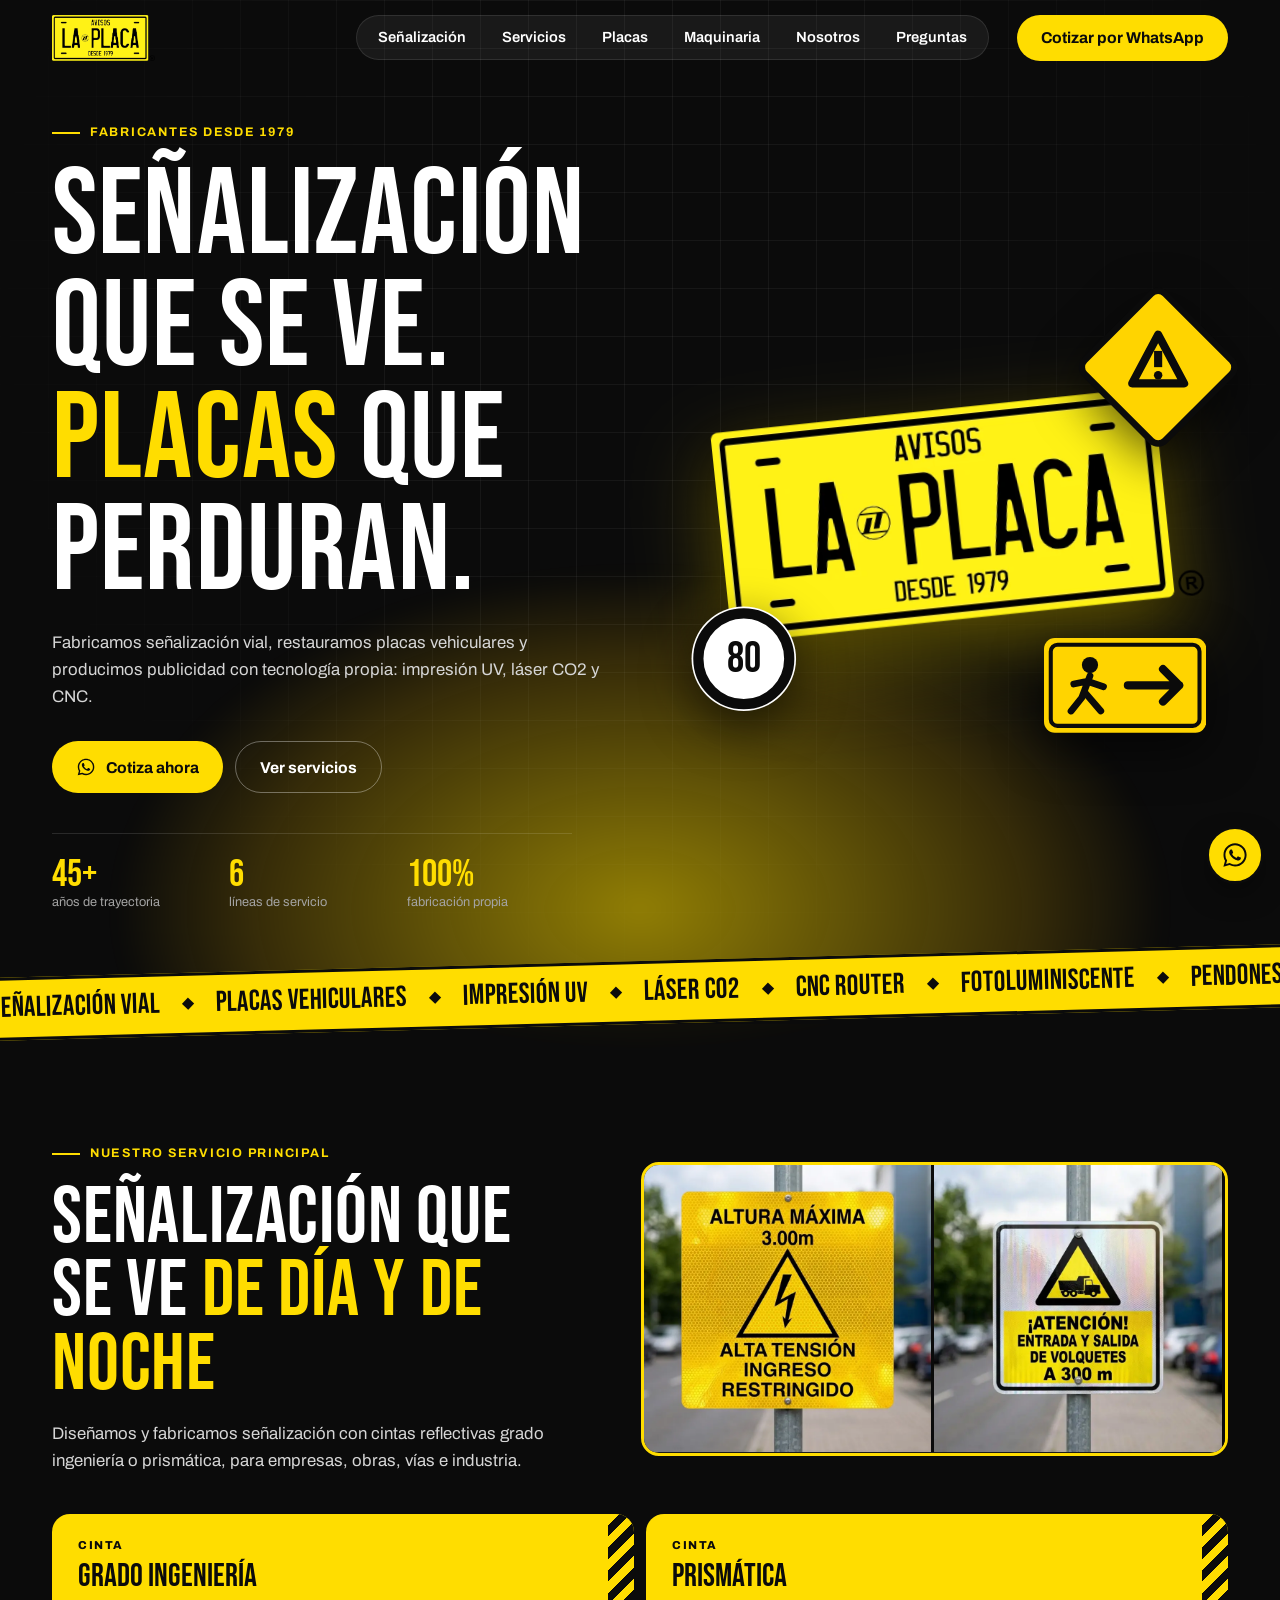
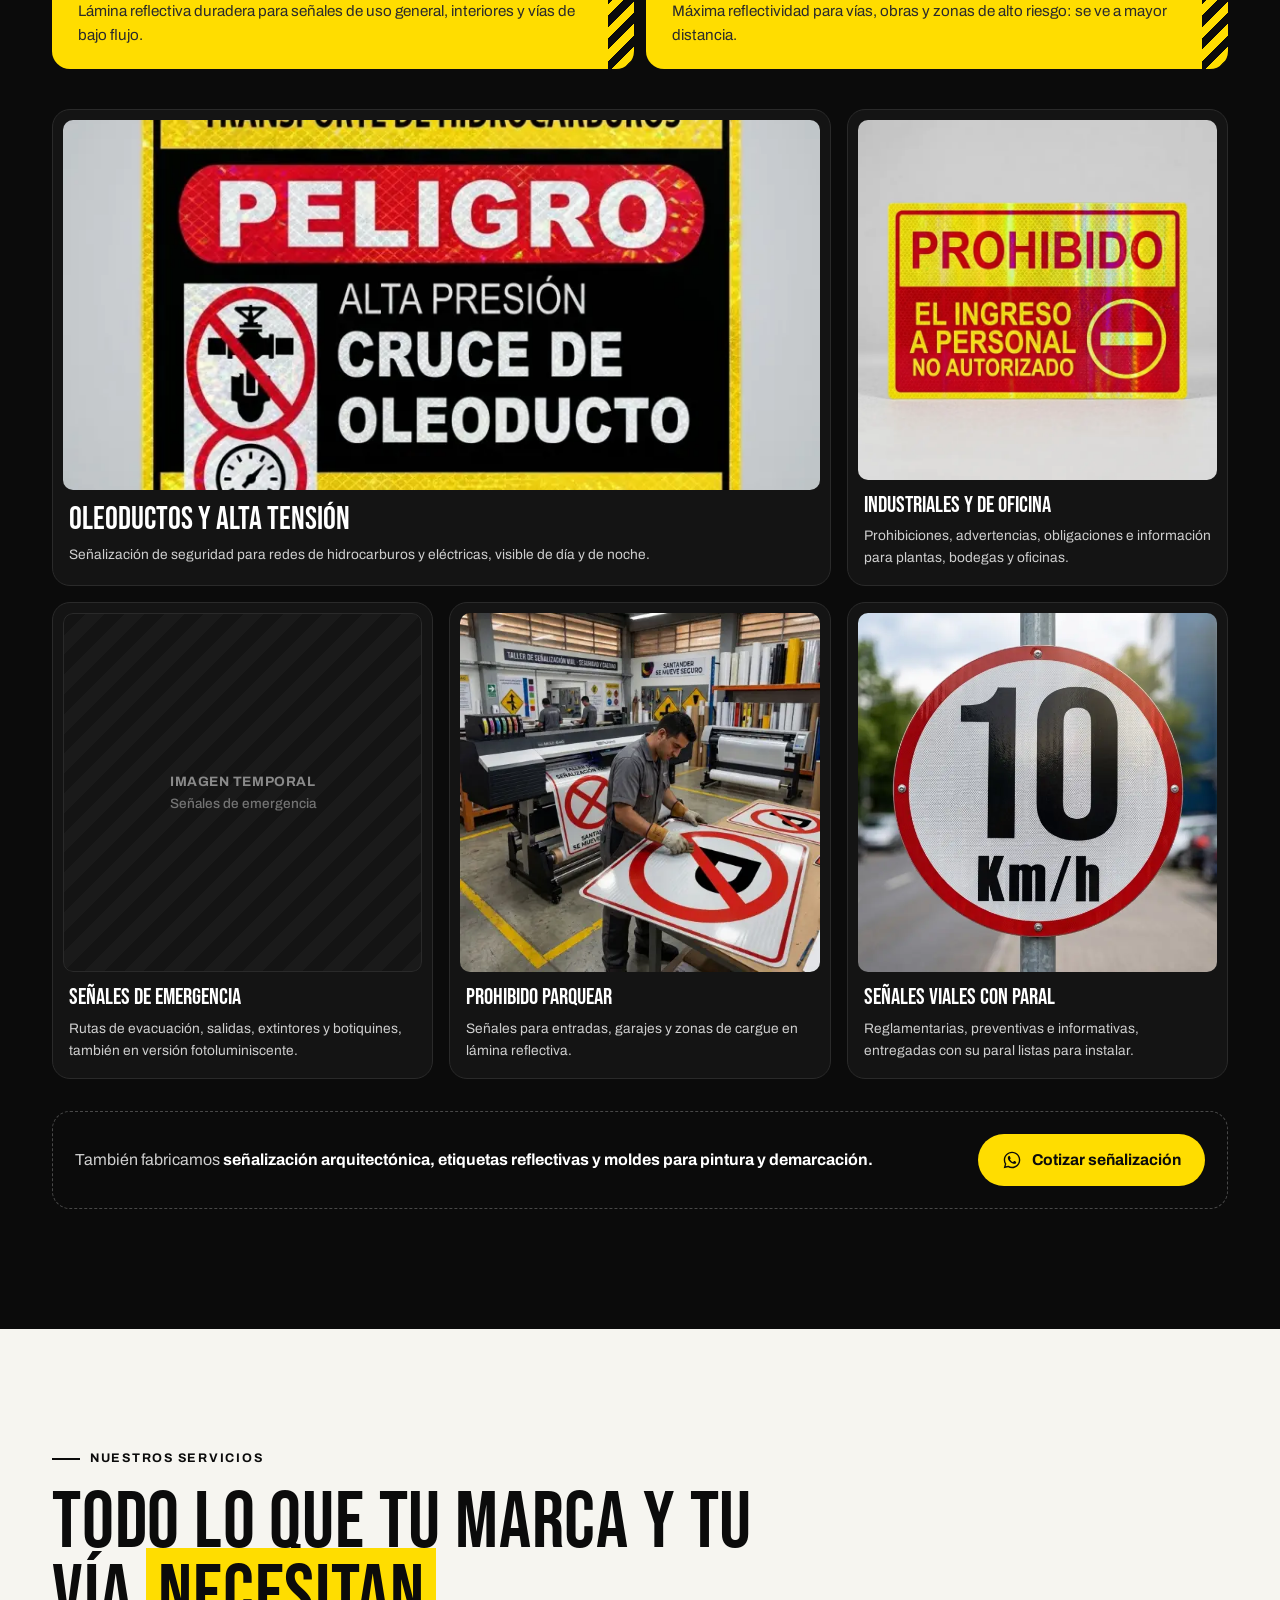
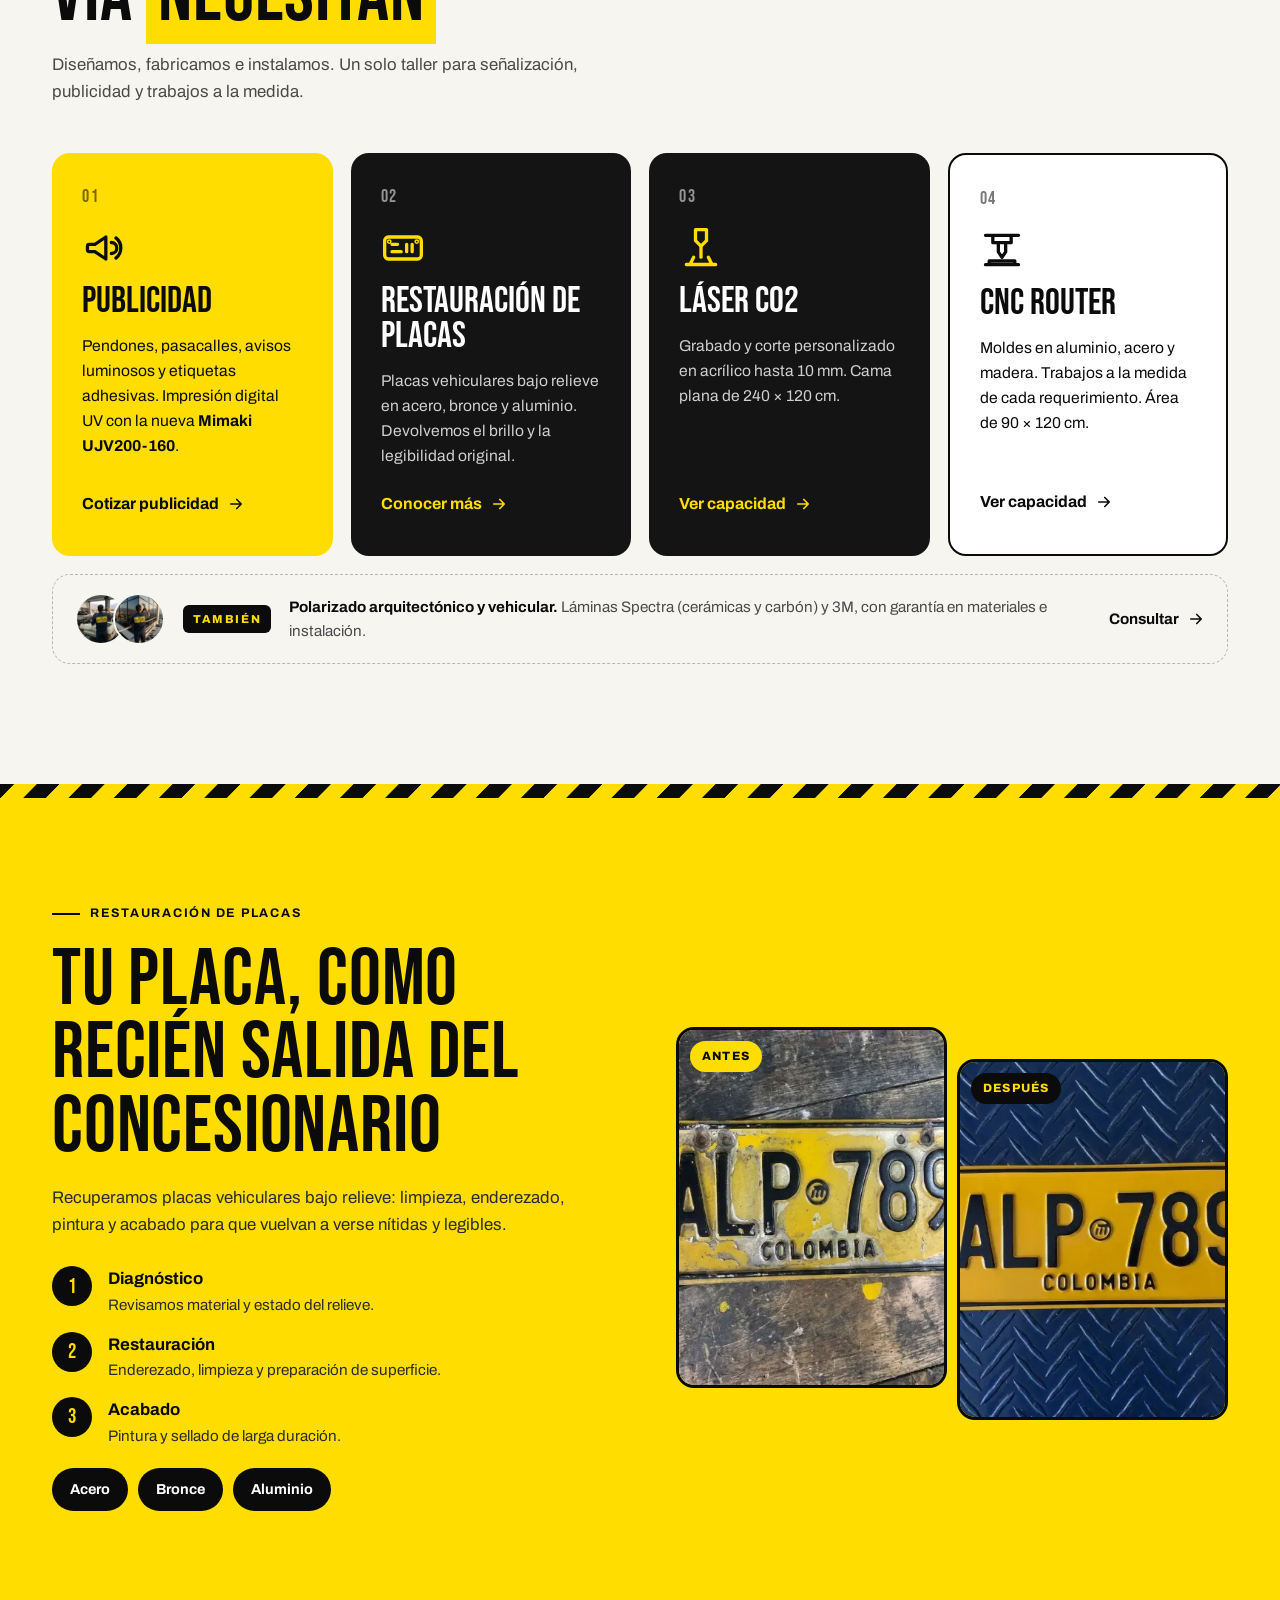
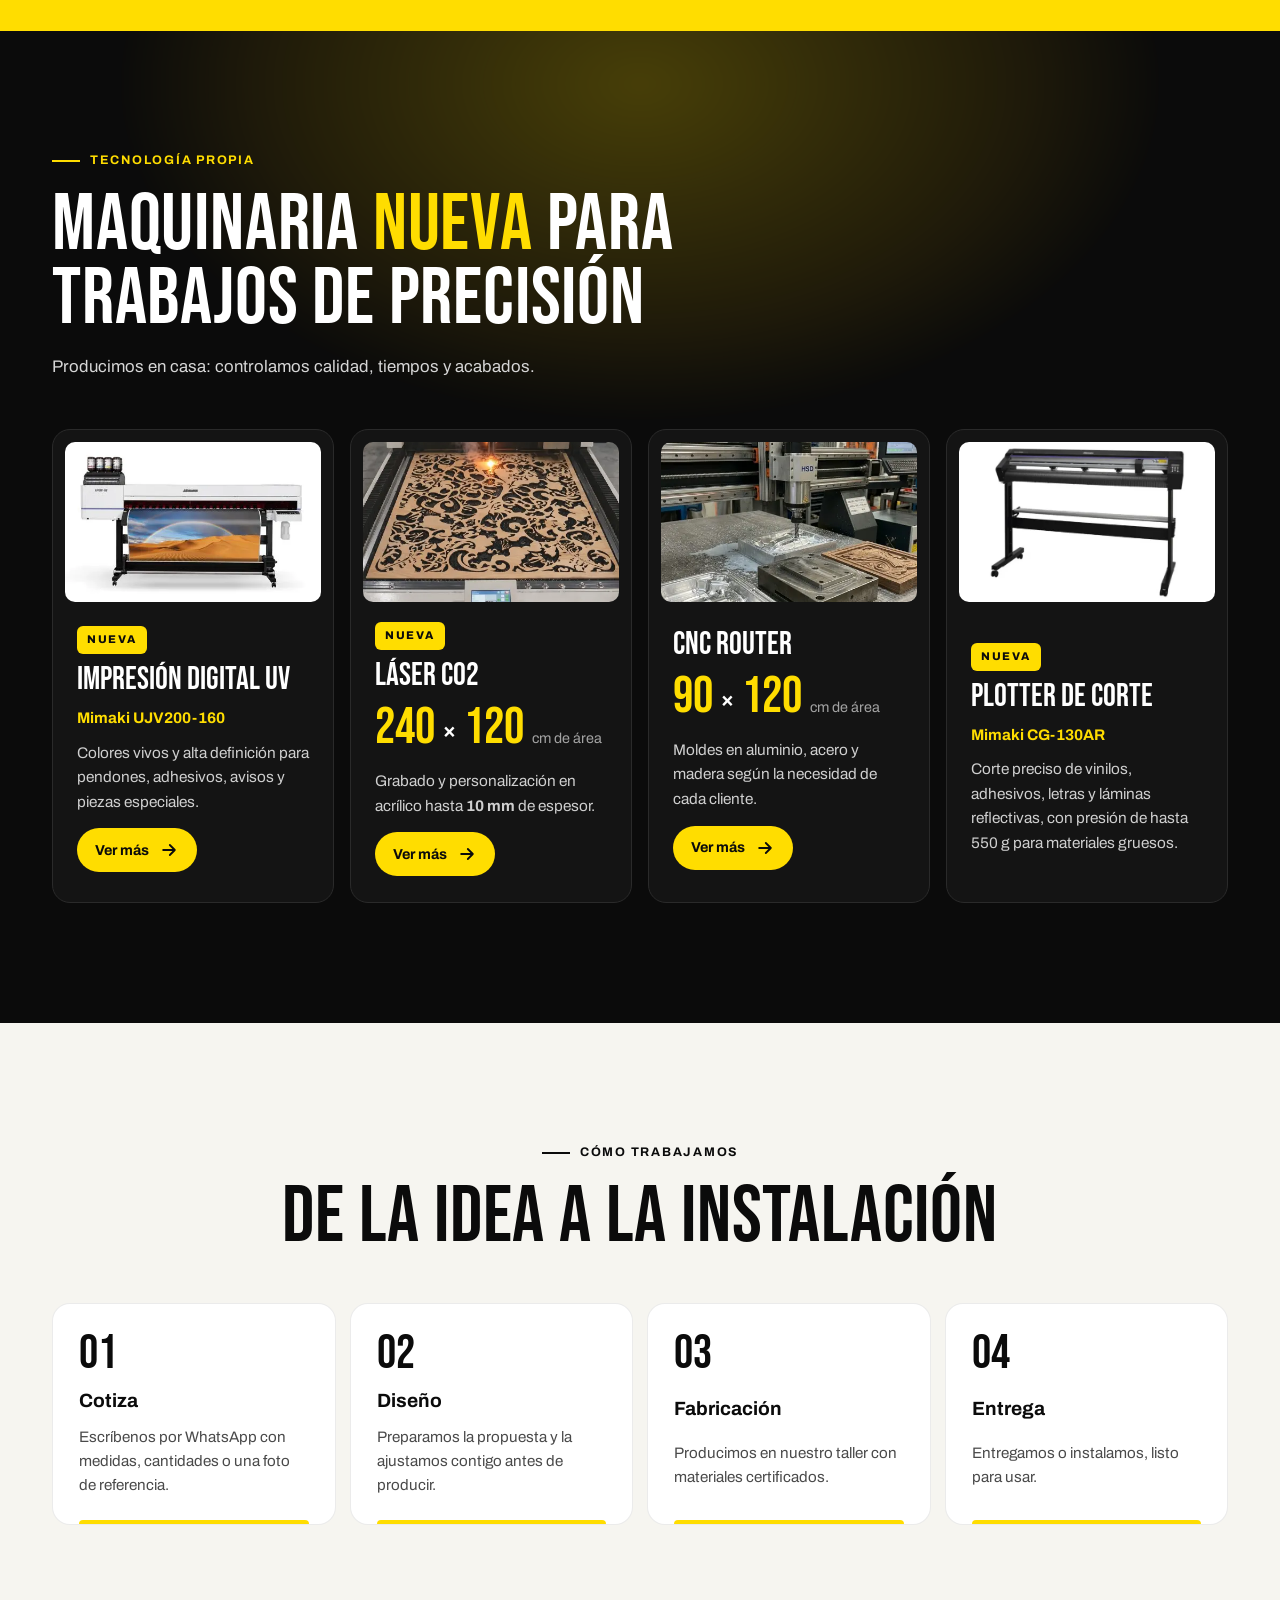
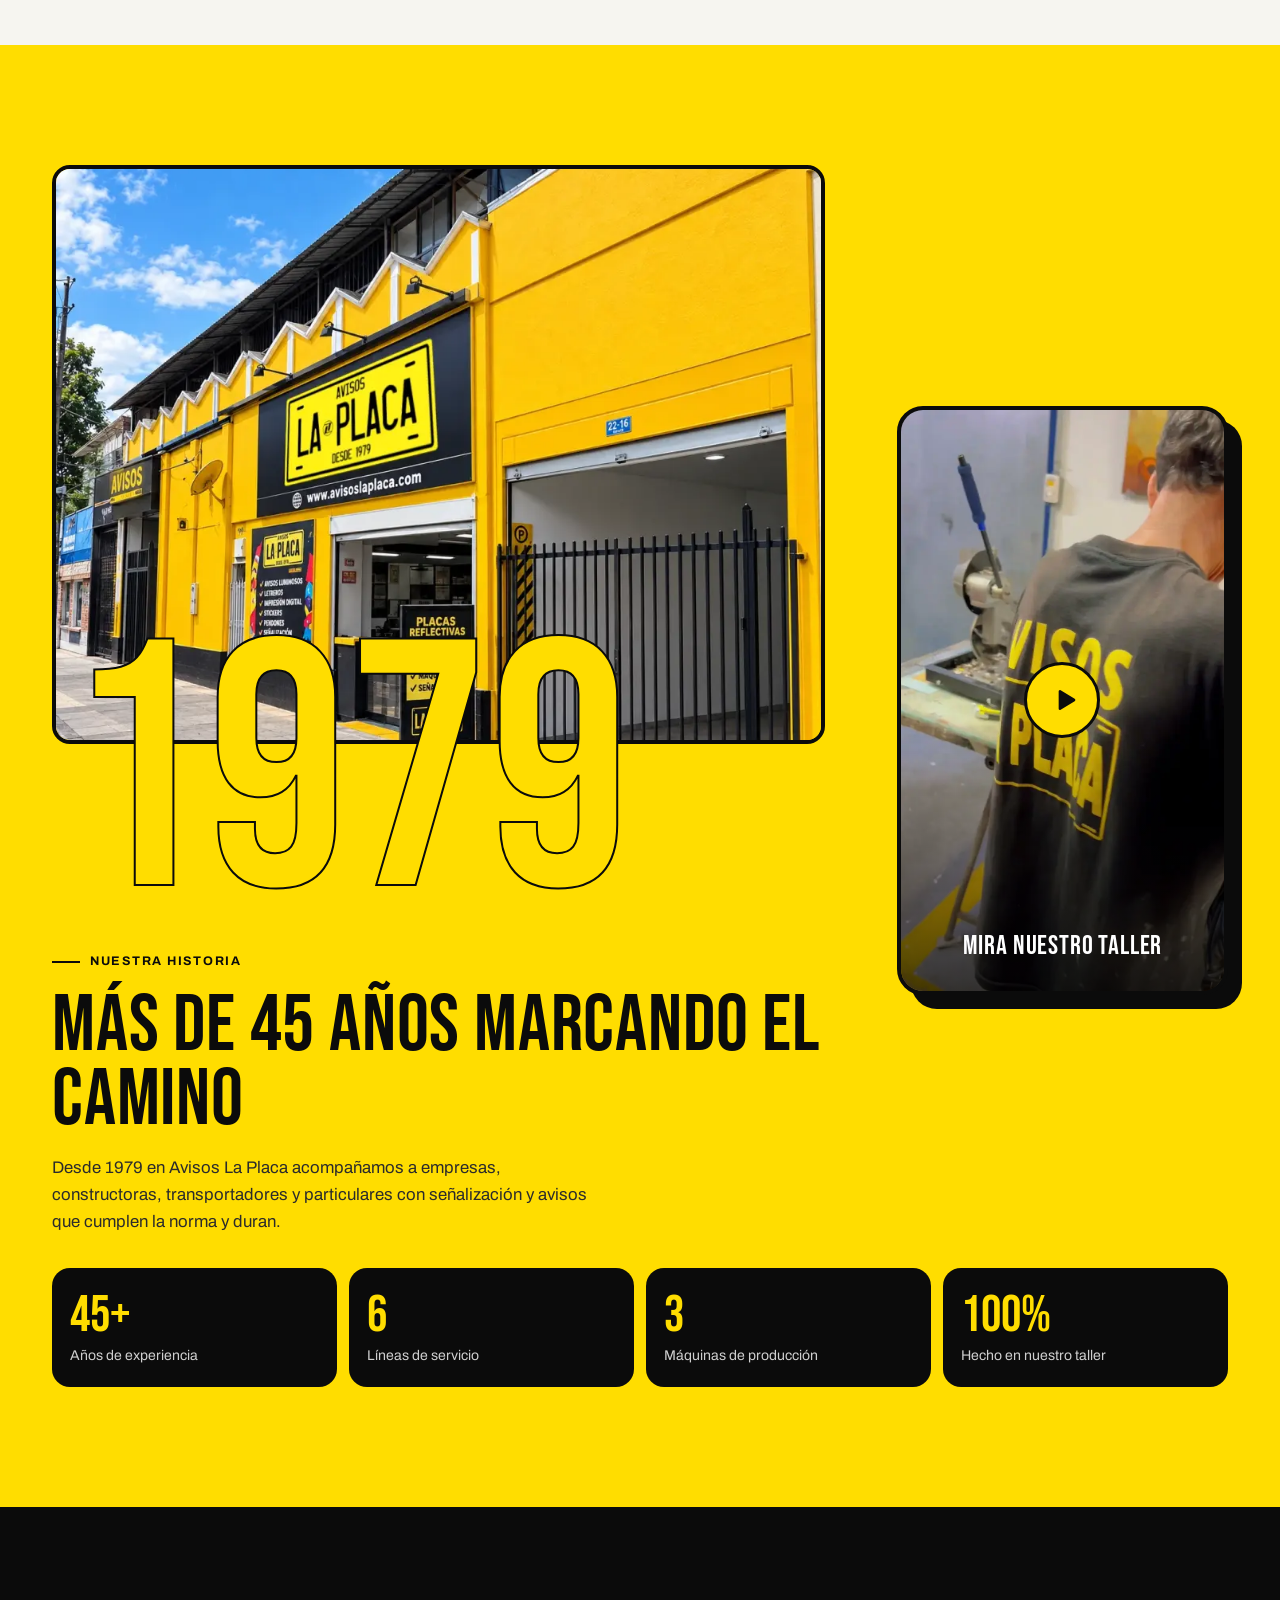
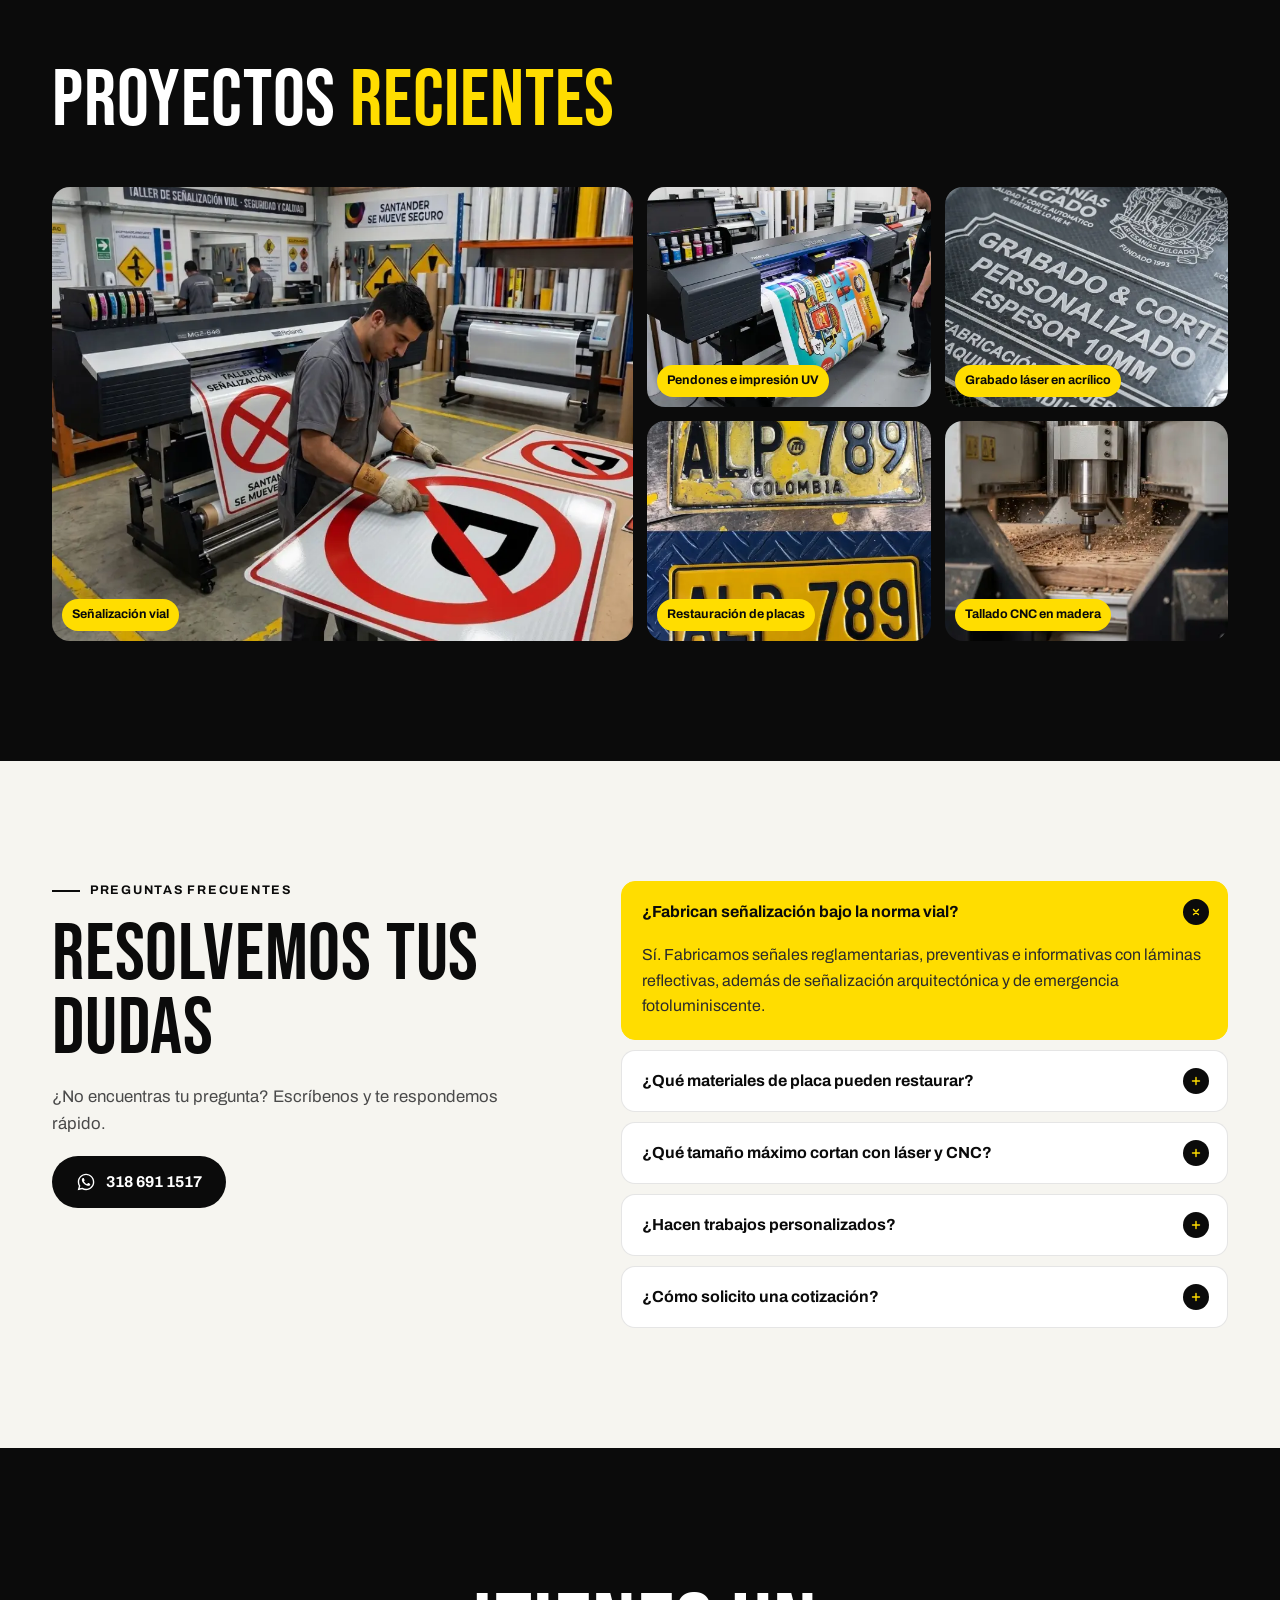
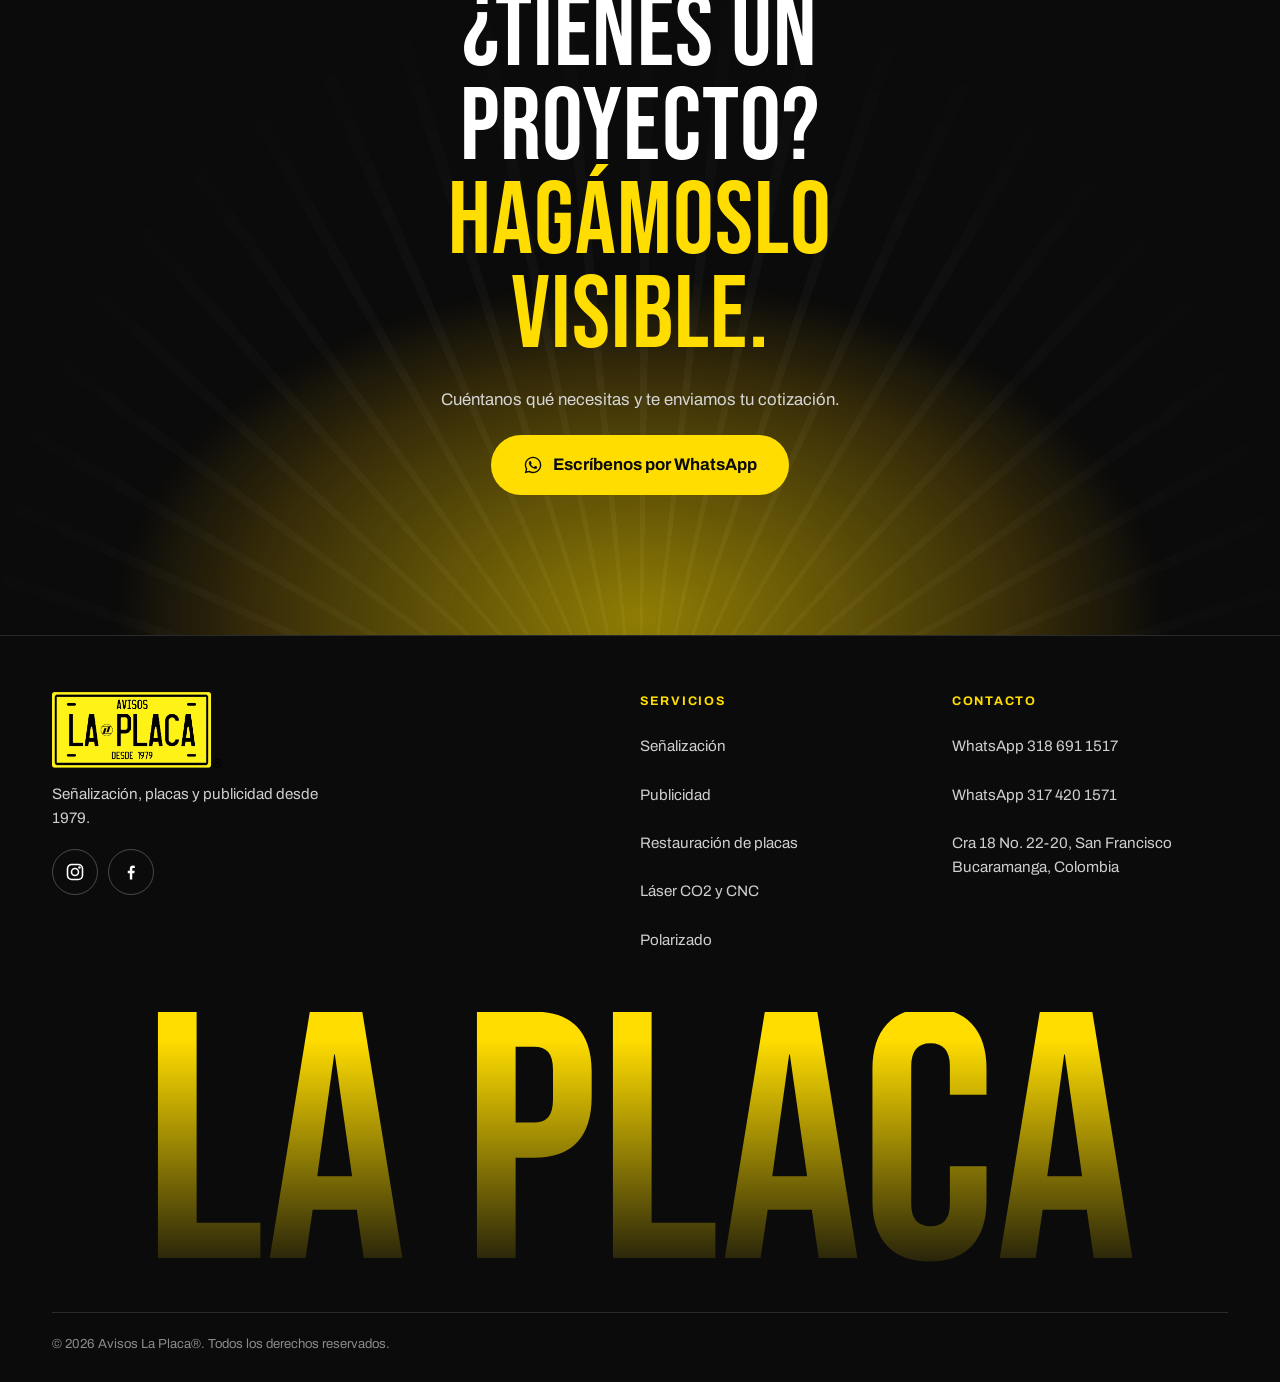
==== commit d03b47ed: "Sección de señalización, Mimaki UJV200-160 y plotter Mimaki CG-130AR Co-Authored-By: Claude Opus 5.5" ====
--- a/index.html
+++ b/index.html
@@ -27,7 +27,7 @@
   <link rel="preconnect" href="https://fonts.gstatic.com" crossorigin>
   <link href="https://fonts.googleapis.com/css2?family=Bebas+Neue&family=Archivo:wght@400;500;600;700;800&display=swap" rel="stylesheet">
   <link rel="preload" as="image" href="assets/img/logo-la-placa.webp" type="image/webp">
-  <link rel="stylesheet" href="assets/css/styles.css">
+  <link rel="stylesheet" href="assets/css/styles.css?v=20261103">
   <script type="application/ld+json">
   {
     "@context": "https://schema.org",
@@ -75,6 +75,7 @@
 
       <nav class="nav" id="nav" aria-label="Principal">
         <ul class="nav__list">
+          <li><a href="#senalizacion">Señalización</a></li>
           <li><a href="#servicios">Servicios</a></li>
           <li><a href="#placas">Placas</a></li>
           <li><a href="#maquinaria">Maquinaria</a></li>
@@ -145,6 +146,69 @@
       </div>
     </div>
 
+    <!-- ===== Señalización: servicio principal (negro) ===== -->
+    <section class="section section--black senal" id="senalizacion">
+      <div class="hero__glow hero__glow--sm" aria-hidden="true"></div>
+      <div class="container">
+        <div class="senal__intro">
+          <div class="section__head">
+            <p class="eyebrow" data-reveal>Nuestro servicio principal</p>
+            <h2 class="display h2" data-split>Señalización que se ve <span class="hl">de día y de noche</span></h2>
+            <p class="lead" data-reveal>Diseñamos y fabricamos señalización con cintas reflectivas grado ingeniería o prismática, para empresas, obras, vías e industria.</p>
+          </div>
+            <div class="signs signs--wide" data-slider aria-roledescription="carrusel" aria-label="Señales fabricadas por Avisos La Placa">
+              <div class="signs__track">
+                <figure class="signs__slide"><img src="assets/img/senal-1.webp" width="800" height="800" alt="Señal reflectiva amarilla de altura máxima 3.00 m y alta tensión, ingreso restringido" loading="lazy" decoding="async"></figure>
+                <figure class="signs__slide"><img src="assets/img/senal-2.webp" width="800" height="800" alt="Señal preventiva de entrada y salida de volquetas a 300 m" loading="lazy" decoding="async"></figure>
+                <figure class="signs__slide"><img src="assets/img/senal-3.webp" width="800" height="800" alt="Señal azul de cruce peatonal escolar" loading="lazy" decoding="async"></figure>
+                <figure class="signs__slide"><img src="assets/img/senal-4.webp" width="800" height="691" alt="Señal naranja de inicio de obra" loading="lazy" decoding="async"></figure>
+                <figure class="signs__slide"><img src="assets/img/senal-5.webp" width="800" height="800" alt="Señal naranja de trabajadores en la vía a 100 metros" loading="lazy" decoding="async"></figure>
+                <figure class="signs__slide"><img src="assets/img/senal-6.webp" width="800" height="691" alt="Señal circular de velocidad máxima 10 km/h" loading="lazy" decoding="async"></figure>
+                <figure class="signs__slide"><img src="assets/img/senal-alta-tension.webp" width="800" height="800" alt="Señal reflectiva de alta tensión, peligro de muerte" loading="lazy" decoding="async"></figure>
+              </div>
+            </div>
+        </div>
+
+        <ul class="tapes">
+          <li data-reveal><span class="tapes__tag">Cinta</span><h3>Grado ingeniería</h3><p>Lámina reflectiva duradera para señales de uso general, interiores y vías de bajo flujo.</p></li>
+          <li data-reveal><span class="tapes__tag">Cinta</span><h3>Prismática</h3><p>Máxima reflectividad para vías, obras y zonas de alto riesgo: se ve a mayor distancia.</p></li>
+        </ul>
+
+        <div class="sig-grid">
+          <article class="sig-card sig-card--big" data-reveal>
+            <figure class="sig-card__media"><img src="assets/img/senal-oleoducto.webp" width="800" height="800" alt="Señal reflectiva de peligro por cruce de oleoducto de alta presión" loading="lazy" decoding="async"></figure>
+            <h3>Oleoductos y alta tensión</h3>
+            <p>Señalización de seguridad para redes de hidrocarburos y eléctricas, visible de día y de noche.</p>
+          </article>
+          <article class="sig-card" data-reveal>
+            <figure class="sig-card__media"><img src="assets/img/senal-prohibido-ingreso.webp" width="800" height="800" alt="Señal reflectiva de prohibido el ingreso a personal no autorizado" loading="lazy" decoding="async"></figure>
+            <h3>Industriales y de oficina</h3>
+            <p>Prohibiciones, advertencias, obligaciones e información para plantas, bodegas y oficinas.</p>
+          </article>
+          <article class="sig-card" data-reveal>
+            <figure class="sig-card__media"><div class="ph ph--dark"><span>Imagen temporal<br><small>Señales de emergencia</small></span></div></figure>
+            <h3>Señales de emergencia</h3>
+            <p>Rutas de evacuación, salidas, extintores y botiquines, también en versión fotoluminiscente.</p>
+          </article>
+          <article class="sig-card" data-reveal>
+            <figure class="sig-card__media"><img src="assets/img/taller-senalizacion-480.webp" width="480" height="480" alt="Operario fabricando una señal reflectiva de prohibido parquear" loading="lazy" decoding="async"></figure>
+            <h3>Prohibido parquear</h3>
+            <p>Señales para entradas, garajes y zonas de cargue en lámina reflectiva.</p>
+          </article>
+          <article class="sig-card" data-reveal>
+            <figure class="sig-card__media"><img src="assets/img/senal-6.webp" width="800" height="691" alt="Señal vial circular de velocidad máxima 10 km/h instalada en su paral" loading="lazy" decoding="async"></figure>
+            <h3>Señales viales con paral</h3>
+            <p>Reglamentarias, preventivas e informativas, entregadas con su paral listas para instalar.</p>
+          </article>
+        </div>
+
+        <div class="senal__foot" data-reveal>
+          <p>También fabricamos <strong>señalización arquitectónica, etiquetas reflectivas y moldes para pintura y demarcación.</strong></p>
+          <a class="btn btn--yellow" href="https://wa.me/573186911517?text=Hola%2C%20necesito%20cotizar%20se%C3%B1alizaci%C3%B3n" target="_blank" rel="noopener"><svg class="ico" aria-hidden="true"><use href="#i-wa"/></svg> Cotizar señalización</a>
+        </div>
+      </div>
+    </section>
+
     <!-- ===== Servicios (blanco) ===== -->
     <section class="section section--white" id="servicios">
       <div class="container">
@@ -155,44 +219,18 @@
         </div>
 
         <div class="bento">
-          <!-- 1 Señalización -->
-          <article class="card card--feature" data-reveal>
-            <div class="card__media signs" data-slider aria-roledescription="carrusel" aria-label="Señales de tránsito fabricadas por Avisos La Placa">
-              <div class="signs__track">
-                <figure class="signs__slide"><img src="assets/img/senal-1.webp" width="800" height="800" alt="Señal reflectiva amarilla de altura máxima 3.00 m y alta tensión, ingreso restringido" loading="lazy" decoding="async"></figure>
-                <figure class="signs__slide"><img src="assets/img/senal-2.webp" width="800" height="800" alt="Señal preventiva de entrada y salida de volquetas a 300 m" loading="lazy" decoding="async"></figure>
-                <figure class="signs__slide"><img src="assets/img/senal-3.webp" width="800" height="800" alt="Señal azul de cruce peatonal escolar" loading="lazy" decoding="async"></figure>
-                <figure class="signs__slide"><img src="assets/img/senal-4.webp" width="800" height="691" alt="Señal naranja de inicio de obra" loading="lazy" decoding="async"></figure>
-                <figure class="signs__slide"><img src="assets/img/senal-5.webp" width="800" height="800" alt="Señal naranja de trabajadores en la vía a 100 metros" loading="lazy" decoding="async"></figure>
-                <figure class="signs__slide"><img src="assets/img/senal-6.webp" width="800" height="691" alt="Señal circular de velocidad máxima 10 km/h" loading="lazy" decoding="async"></figure>
-              </div>
-            </div>
-            <div class="card__body">
-              <span class="card__num">01</span>
-              <h3 class="card__title">Señalización</h3>
-              <ul class="tags">
-                <li>Señalización vial</li>
-                <li>Arquitectónica</li>
-                <li>Emergencia fotoluminiscente</li>
-                <li>Etiquetas reflectivas</li>
-                <li>Moldes para pintura y demarcación</li>
-              </ul>
-              <a class="link" href="https://wa.me/573186911517?text=Hola%2C%20necesito%20cotizar%20se%C3%B1alizaci%C3%B3n" target="_blank" rel="noopener">Cotizar señalización <svg class="ico" aria-hidden="true"><use href="#i-arrow"/></svg></a>
-            </div>
-          </article>
-
           <!-- 2 Publicidad -->
           <article class="card card--yellow" data-reveal>
-            <span class="card__num">02</span>
+            <span class="card__num">01</span>
             <svg class="card__icon" aria-hidden="true"><use href="#i-megaphone"/></svg>
             <h3 class="card__title">Publicidad</h3>
-            <p>Pendones, pasacalles, avisos luminosos y etiquetas adhesivas. Impresión digital UV con la nueva <strong>Roland TrueVIS MG2-640</strong>.</p>
+            <p>Pendones, pasacalles, avisos luminosos y etiquetas adhesivas. Impresión digital UV con la nueva <strong>Mimaki UJV200-160</strong>.</p>
             <a class="link link--ink" href="https://wa.me/573186911517?text=Hola%2C%20necesito%20cotizar%20publicidad" target="_blank" rel="noopener">Cotizar publicidad <svg class="ico" aria-hidden="true"><use href="#i-arrow"/></svg></a>
           </article>
 
           <!-- 3 Placas -->
           <article class="card card--black" data-reveal>
-            <span class="card__num">03</span>
+            <span class="card__num">02</span>
             <svg class="card__icon" aria-hidden="true"><use href="#i-plate"/></svg>
             <h3 class="card__title">Restauración de placas</h3>
             <p>Placas vehiculares bajo relieve en acero, bronce y aluminio. Devolvemos el brillo y la legibilidad original.</p>
@@ -201,7 +239,7 @@
 
           <!-- 4 Láser -->
           <article class="card card--black" data-reveal>
-            <span class="card__num">04</span>
+            <span class="card__num">03</span>
             <svg class="card__icon" aria-hidden="true"><use href="#i-laser"/></svg>
             <h3 class="card__title">Láser CO2</h3>
             <p>Grabado y corte personalizado en acrílico hasta 10&nbsp;mm. Cama plana de 240&nbsp;×&nbsp;120&nbsp;cm.</p>
@@ -210,7 +248,7 @@
 
           <!-- 5 CNC -->
           <article class="card card--outline" data-reveal>
-            <span class="card__num">05</span>
+            <span class="card__num">04</span>
             <svg class="card__icon" aria-hidden="true"><use href="#i-cnc"/></svg>
             <h3 class="card__title">CNC Router</h3>
             <p>Moldes en aluminio, acero y madera. Trabajos a la medida de cada requerimiento. Área de 90&nbsp;×&nbsp;120&nbsp;cm.</p>
@@ -271,11 +309,11 @@
 
         <div class="machines">
           <article class="machine" data-reveal>
-            <div class="machine__media"><img src="assets/img/roland-uv-960.webp" srcset="assets/img/roland-uv-480.webp 480w, assets/img/roland-uv-960.webp 960w" sizes="(min-width: 768px) 33vw, 100vw" width="960" height="960" alt="Impresora Roland de impresión digital UV imprimiendo un afiche a todo color" loading="lazy" decoding="async"></div>
+            <div class="machine__media"><img src="assets/img/mimaki-ujv200.webp" sizes="(min-width: 768px) 33vw, 100vw" width="480" height="300" alt="Impresora UV de rollo a rollo Mimaki UJV200-160" loading="lazy" decoding="async"></div>
             <div class="machine__body">
               <span class="badge">Nueva</span>
               <h3>Impresión digital UV</h3>
-              <p class="machine__model">Roland TrueVIS MG2-640</p>
+              <p class="machine__model">Mimaki UJV200-160</p>
               <p>Colores vivos y alta definición para pendones, adhesivos, avisos y piezas especiales.</p>
               <a class="btn btn--yellow btn--sm machine__more" href="impresion-uv.html">Ver más <svg class="ico" aria-hidden="true"><use href="#i-arrow"/></svg></a>
             </div>
@@ -299,6 +337,16 @@
               <div class="spec"><strong data-count="90">90</strong><span>×</span><strong data-count="120">120</strong><em>cm de área</em></div>
               <p>Moldes en aluminio, acero y madera según la necesidad de cada cliente.</p>
               <a class="btn btn--yellow btn--sm machine__more" href="cnc-router.html">Ver más <svg class="ico" aria-hidden="true"><use href="#i-arrow"/></svg></a>
+            </div>
+          </article>
+
+          <article class="machine" data-reveal>
+            <div class="machine__media"><img src="assets/img/plotter-mimaki-cg130ar.webp" sizes="(min-width: 768px) 25vw, 100vw" width="632" height="395" alt="Plotter de corte Mimaki CG-130AR sobre su base" loading="lazy" decoding="async"></div>
+            <div class="machine__body">
+              <span class="badge">Nueva</span>
+              <h3>Plotter de corte</h3>
+              <p class="machine__model">Mimaki CG-130AR</p>
+              <p>Corte preciso de vinilos, adhesivos, letras y láminas reflectivas, con presión de hasta 550&nbsp;g para materiales gruesos.</p>
             </div>
           </article>
         </div>
@@ -475,6 +523,6 @@
     <symbol id="i-fb" viewBox="0 0 24 24"><path fill="currentColor" d="M13.5 21v-7.5h2.5l.4-3h-2.9V8.6c0-.87.25-1.46 1.5-1.46h1.55V4.47A20.6 20.6 0 0 0 14.3 4.3c-2.2 0-3.7 1.34-3.7 3.8v2.4H8.1v3h2.5V21h2.9Z"/></symbol>
   </svg>
 
-  <script src="assets/js/main.js" defer></script>
+  <script src="assets/js/main.js?v=20261103" defer></script>
 </body>
 </html>
--- a/assets/css/styles.css
+++ b/assets/css/styles.css
@@ -398,7 +398,7 @@
   .card__body { padding: 36px; justify-content: center; }
 }
 @media (min-width: 1024px) {
-  .bento { grid-template-columns: repeat(3, 1fr); grid-auto-rows: minmax(260px, auto); }
+  .bento { grid-template-columns: repeat(4, 1fr); grid-auto-rows: minmax(260px, auto); }
   .card--feature { grid-column: span 2; grid-row: span 2; grid-template-columns: 1fr; grid-template-rows: 1fr auto; }
   .card__media { aspect-ratio: 16 / 9; min-height: 0; }
   .card { padding: 30px; }
@@ -476,7 +476,7 @@
 }
 .machine:hover { border-color: var(--yellow); transform: translateY(-4px); }
 .machine__media { aspect-ratio: 16 / 10; border-radius: var(--radius-sm); overflow: hidden; background: var(--coal); }
-.machine__media img { width: 100%; height: 100%; object-fit: cover; transition: transform .8s var(--ease-out); }
+.machine__media img { width: 100%; height: 100%; object-fit: cover; background: var(--white); transition: transform .8s var(--ease-out); }
 .machine:hover .machine__media img { transform: scale(1.05); }
 .machine__body { padding: 16px 12px 14px; display: grid; gap: 10px; align-content: start; }
 .machine h3 { font-family: var(--font-display); font-weight: 400; font-size: 2rem; line-height: 1; text-transform: uppercase; }
@@ -491,7 +491,8 @@
 .spec strong { font-size: 3.2rem; line-height: 1; font-weight: 400; }
 .spec span { font-size: 2rem; color: var(--white); }
 .spec em { font-family: var(--font-body); font-style: normal; color: var(--muted); font-size: .9rem; }
-@media (min-width: 768px) { .machines { grid-template-columns: repeat(3, 1fr); } }
+@media (min-width: 768px) { .machines { grid-template-columns: repeat(2, 1fr); } }
+@media (min-width: 1100px) { .machines { grid-template-columns: repeat(4, 1fr); } }
 
 /* ---------- Proceso ---------- */
 .process { display: grid; gap: 14px; counter-reset: p; }
@@ -564,6 +565,7 @@
 .gallery { display: grid; grid-template-columns: repeat(2, 1fr); gap: 10px; }
 .gallery__item { margin: 0; position: relative; border-radius: var(--radius); overflow: hidden; aspect-ratio: 1; }
 .gallery__item--tall { grid-column: span 2; aspect-ratio: 16 / 10; }
+.gallery__item--full { grid-column: 1 / -1; aspect-ratio: 16 / 10; }
 .gallery__item { background: var(--coal); }
 .gallery__item img { width: 100%; height: 100%; object-fit: cover; transition: transform .8s var(--ease-out); }
 .gallery__item:hover img { transform: scale(1.05); }
@@ -576,6 +578,8 @@
   .gallery { grid-template-columns: repeat(4, 1fr); grid-auto-rows: 220px; gap: 14px; }
   .gallery__item { aspect-ratio: auto; }
   .gallery__item--tall { grid-column: span 2; grid-row: span 2; aspect-ratio: auto; }
+  .gallery__item--wide { grid-column: span 2; }
+  .gallery__item--full { grid-row: span 2; aspect-ratio: auto; }
 }
 
 /* ---------- FAQ ---------- */
@@ -720,3 +724,56 @@
 .apps .ico { width: 18px; height: 18px; flex: none; }
 @media (min-width: 768px) { .apps { grid-template-columns: repeat(2, 1fr); } }
 @media (min-width: 1024px) { .apps { grid-template-columns: repeat(3, 1fr); } }
+
+/* =========================================================
+   SEÑALIZACIÓN — sección principal
+   ========================================================= */
+.senal__intro { display: grid; gap: 32px; margin-bottom: 40px; }
+.senal__intro .section__head { margin-bottom: 0; }
+.signs--wide { min-width: 0; min-height: 0; border-radius: var(--radius); overflow: hidden; border: 3px solid var(--yellow); background: var(--coal); }
+.signs--wide .signs__slide img { width: 100%; height: 100%; object-fit: cover; }
+@media (min-width: 1024px) {
+  .senal__intro { grid-template-columns: 1fr 1.1fr; align-items: center; gap: 56px; }
+}
+
+.tapes { display: grid; gap: 12px; margin-bottom: 40px; }
+.tapes li {
+  position: relative; padding: 22px 22px 22px 26px; border-radius: var(--radius);
+  background: var(--yellow); color: var(--black); display: grid; gap: 6px; overflow: hidden;
+}
+.tapes li::after {
+  content: ""; position: absolute; right: 0; top: 0; bottom: 0; width: 26px;
+  background: repeating-linear-gradient(-45deg, var(--black) 0 8px, transparent 8px 16px);
+}
+.tapes__tag { font-size: .72rem; font-weight: 800; letter-spacing: .14em; text-transform: uppercase; }
+.tapes h3 { font-family: var(--font-display); font-weight: 400; font-size: 2rem; line-height: 1; text-transform: uppercase; }
+.tapes p { color: #2B2B2B; font-size: .95rem; padding-right: 30px; }
+@media (min-width: 768px) { .tapes { grid-template-columns: 1fr 1fr; } }
+
+.sig-grid { display: grid; grid-template-columns: repeat(2, 1fr); gap: 12px; }
+.sig-card {
+  background: var(--ink); border: 1px solid var(--line-dark); border-radius: var(--radius);
+  padding: 10px 10px 16px; display: grid; gap: 8px; align-content: start;
+  transition: border-color .3s, transform .4s var(--ease-out);
+}
+.sig-card:hover { border-color: var(--yellow); transform: translateY(-4px); }
+.sig-card__media { margin: 0; aspect-ratio: 1; border-radius: var(--radius-sm); overflow: hidden; background: var(--coal); }
+.sig-card__media img { width: 100%; height: 100%; object-fit: cover; transition: transform .8s var(--ease-out); }
+.sig-card:hover .sig-card__media img { transform: scale(1.05); }
+.sig-card__media .ph { border-radius: var(--radius-sm); }
+.sig-card h3 { font-family: var(--font-display); font-weight: 400; font-size: 1.45rem; line-height: 1; text-transform: uppercase; padding: 6px 6px 0; }
+.sig-card p { color: #CFCFCF; font-size: .86rem; padding: 0 6px; }
+.sig-card--big { grid-column: span 2; }
+.sig-card--big .sig-card__media { aspect-ratio: 16 / 10; }
+.sig-card--big h3 { font-size: 2rem; }
+@media (min-width: 1024px) {
+  .sig-grid { grid-template-columns: repeat(3, 1fr); gap: 16px; }
+  .sig-card--big .sig-card__media { aspect-ratio: 2.05 / 1; }
+}
+
+.senal__foot {
+  margin-top: 32px; display: flex; flex-wrap: wrap; align-items: center; justify-content: space-between; gap: 16px 24px;
+  padding: 22px; border-radius: var(--radius); border: 1px dashed rgba(255, 255, 255, .25);
+}
+.senal__foot p { flex: 1 1 320px; color: #CFCFCF; }
+.senal__foot strong { color: var(--white); }
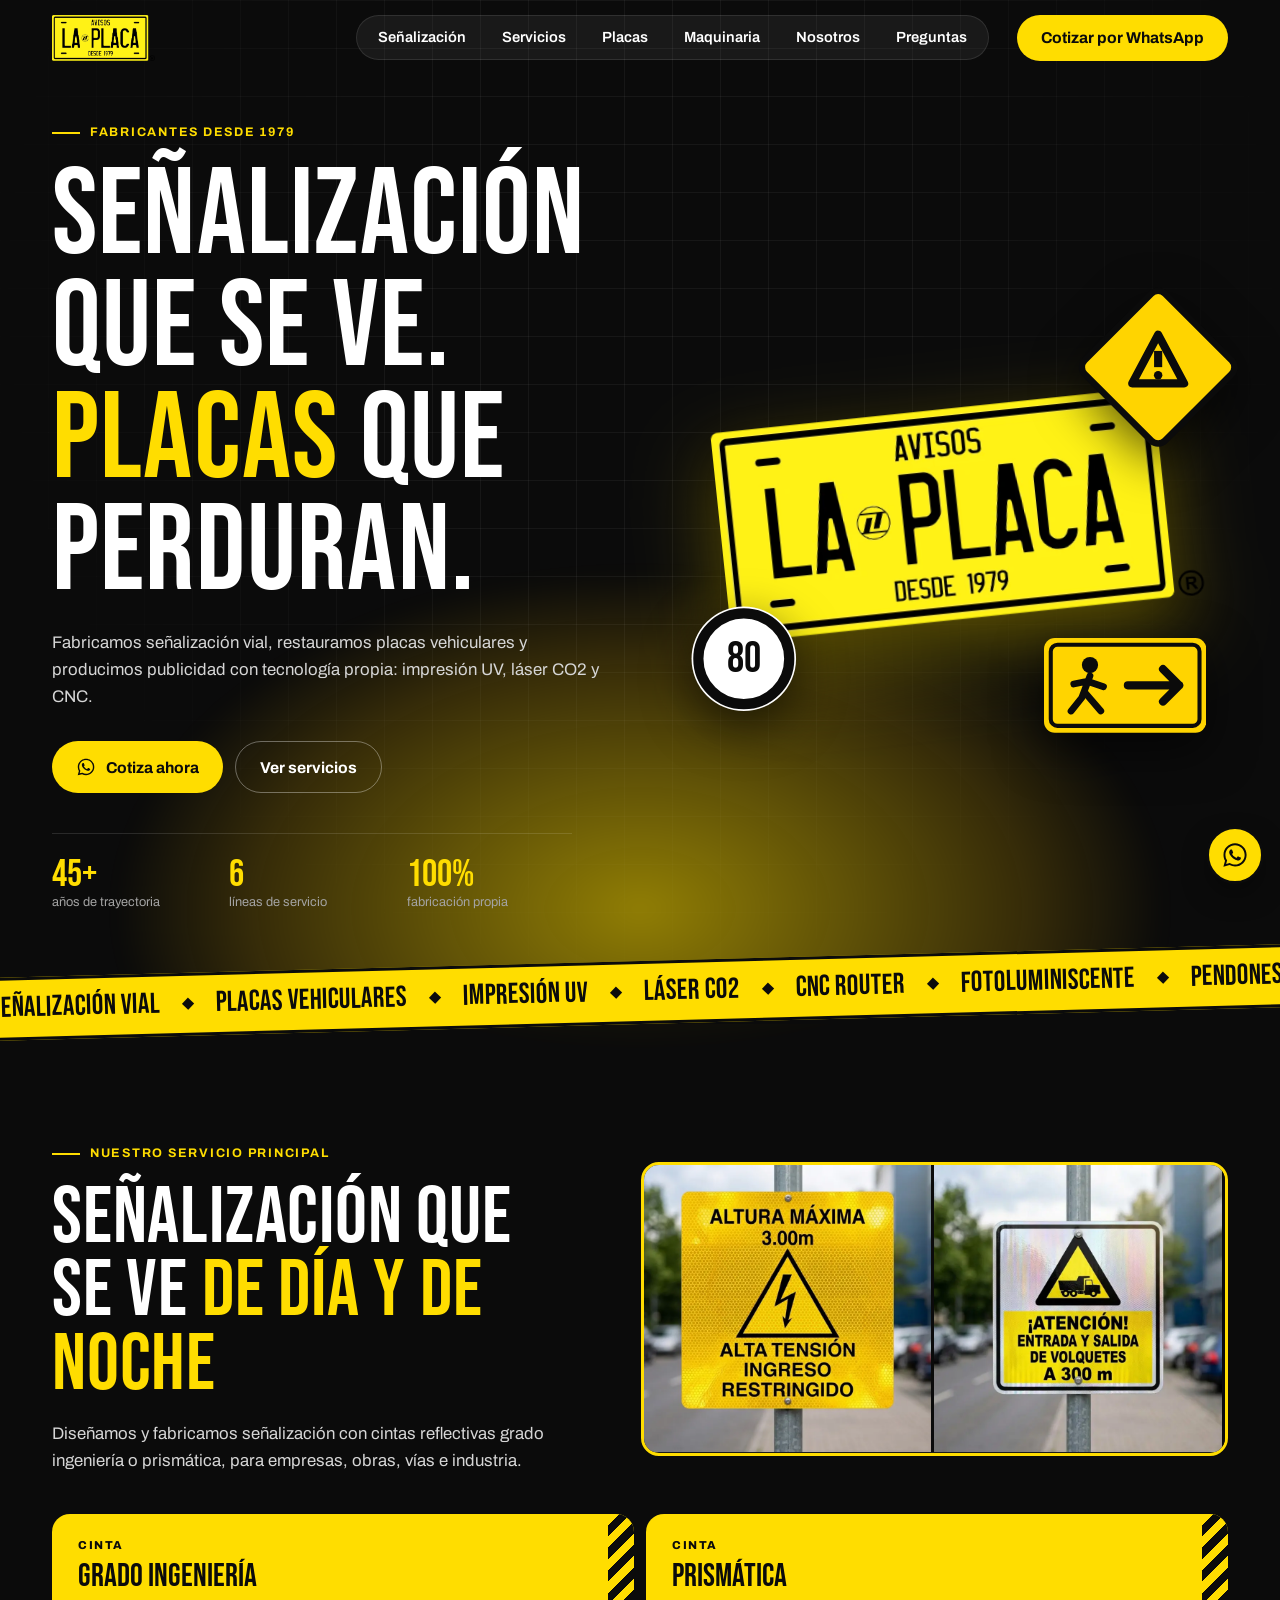
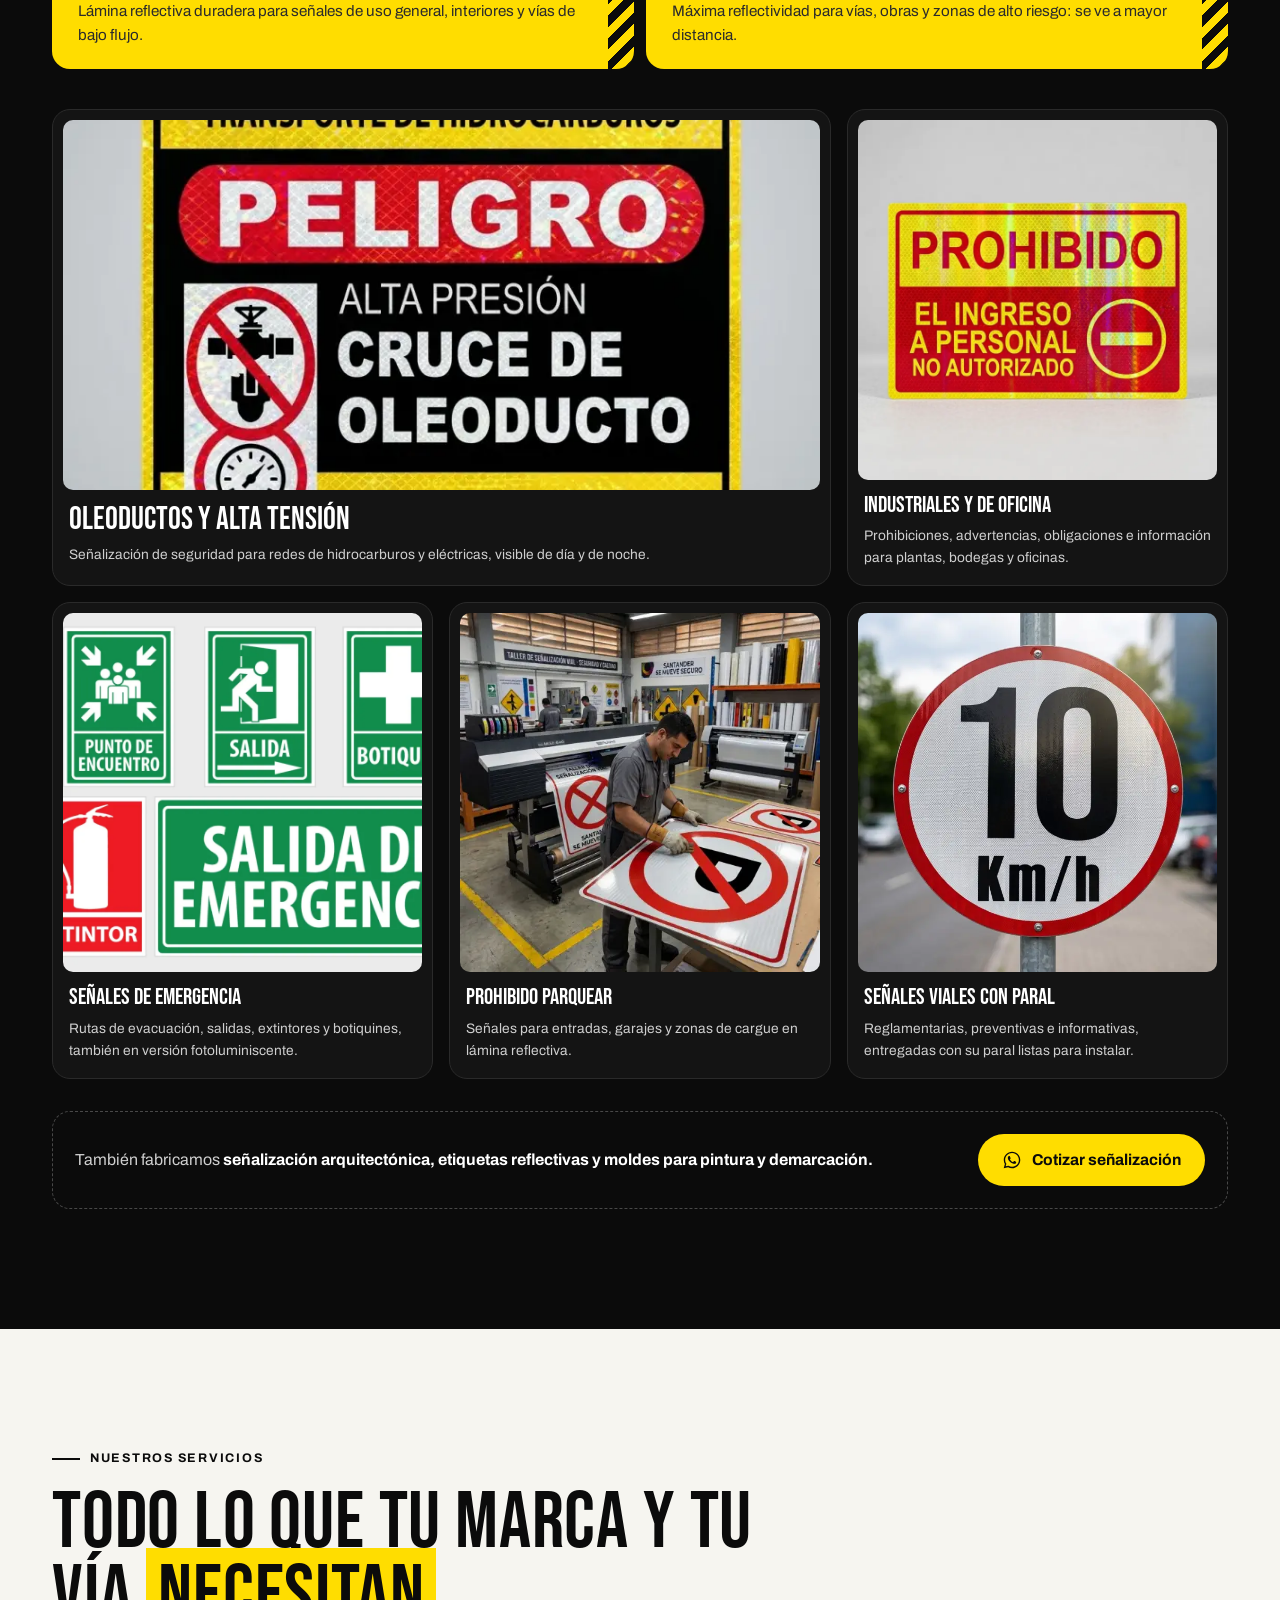
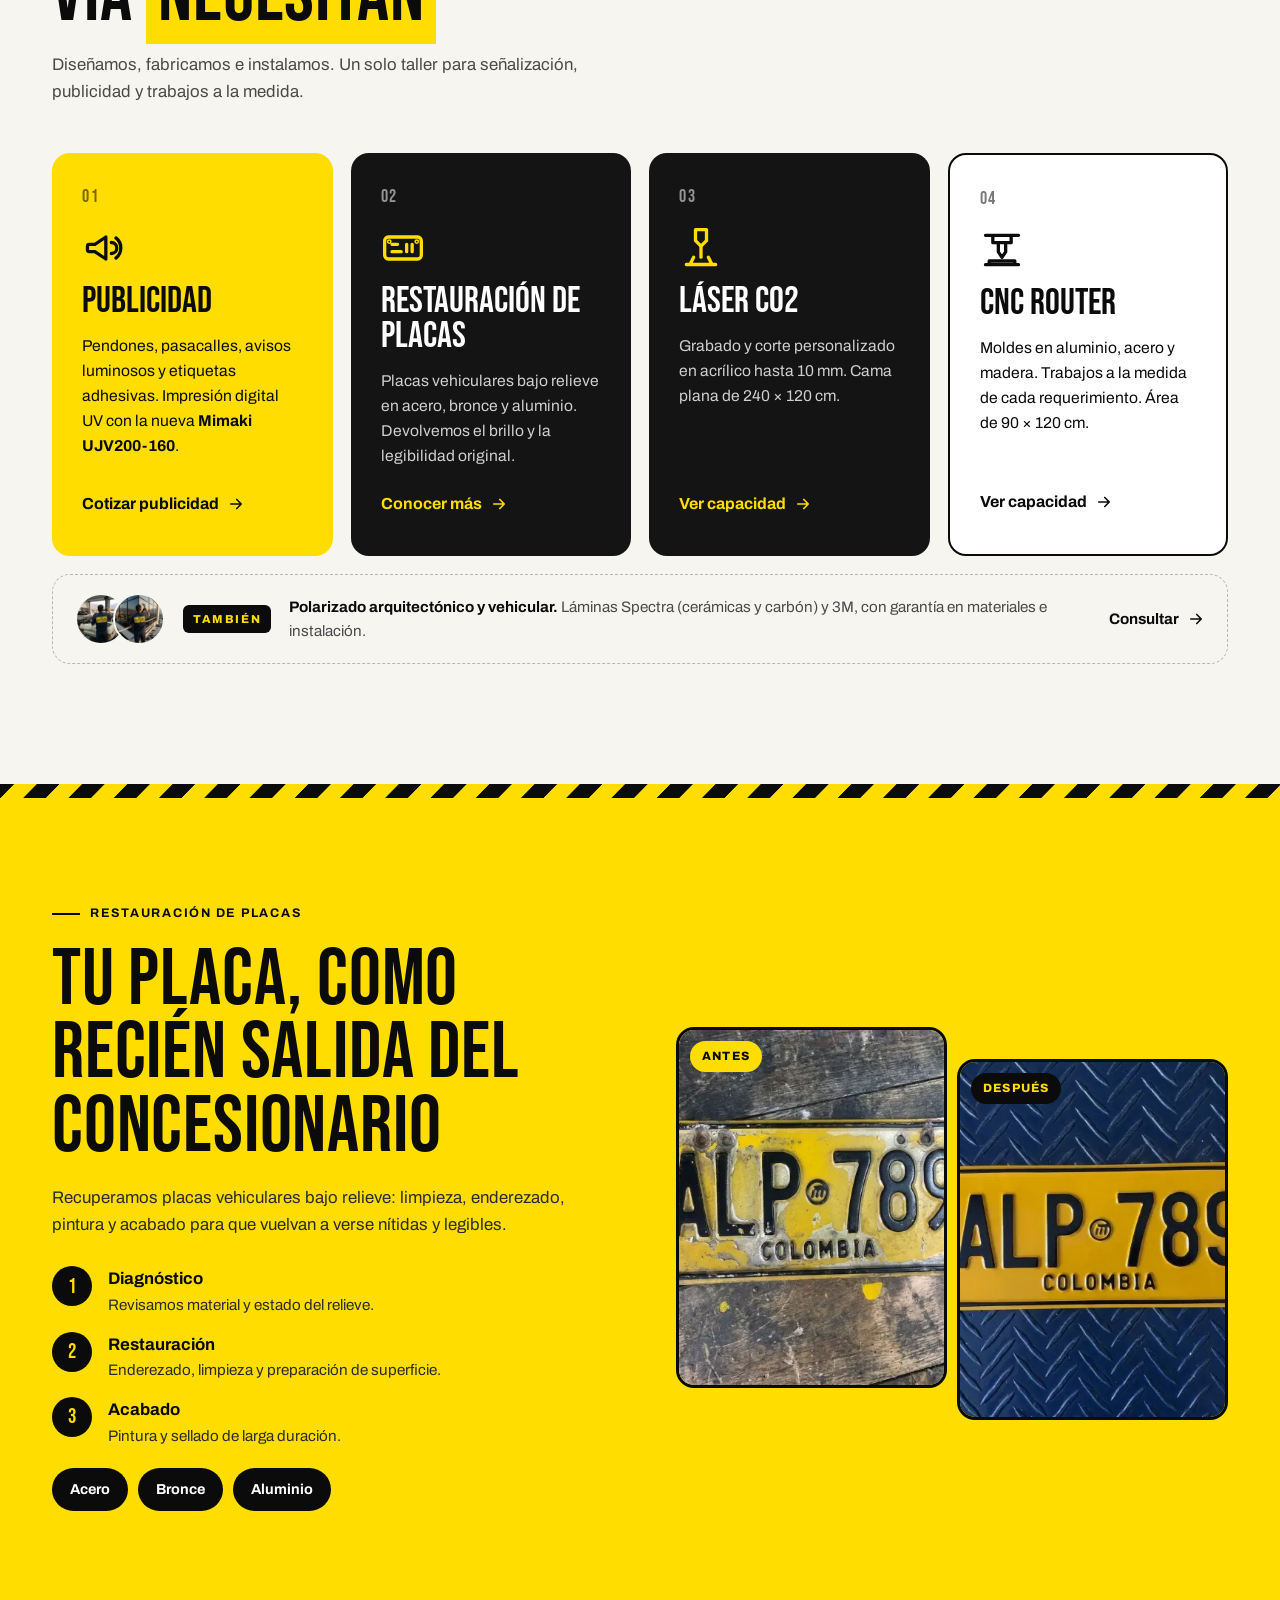
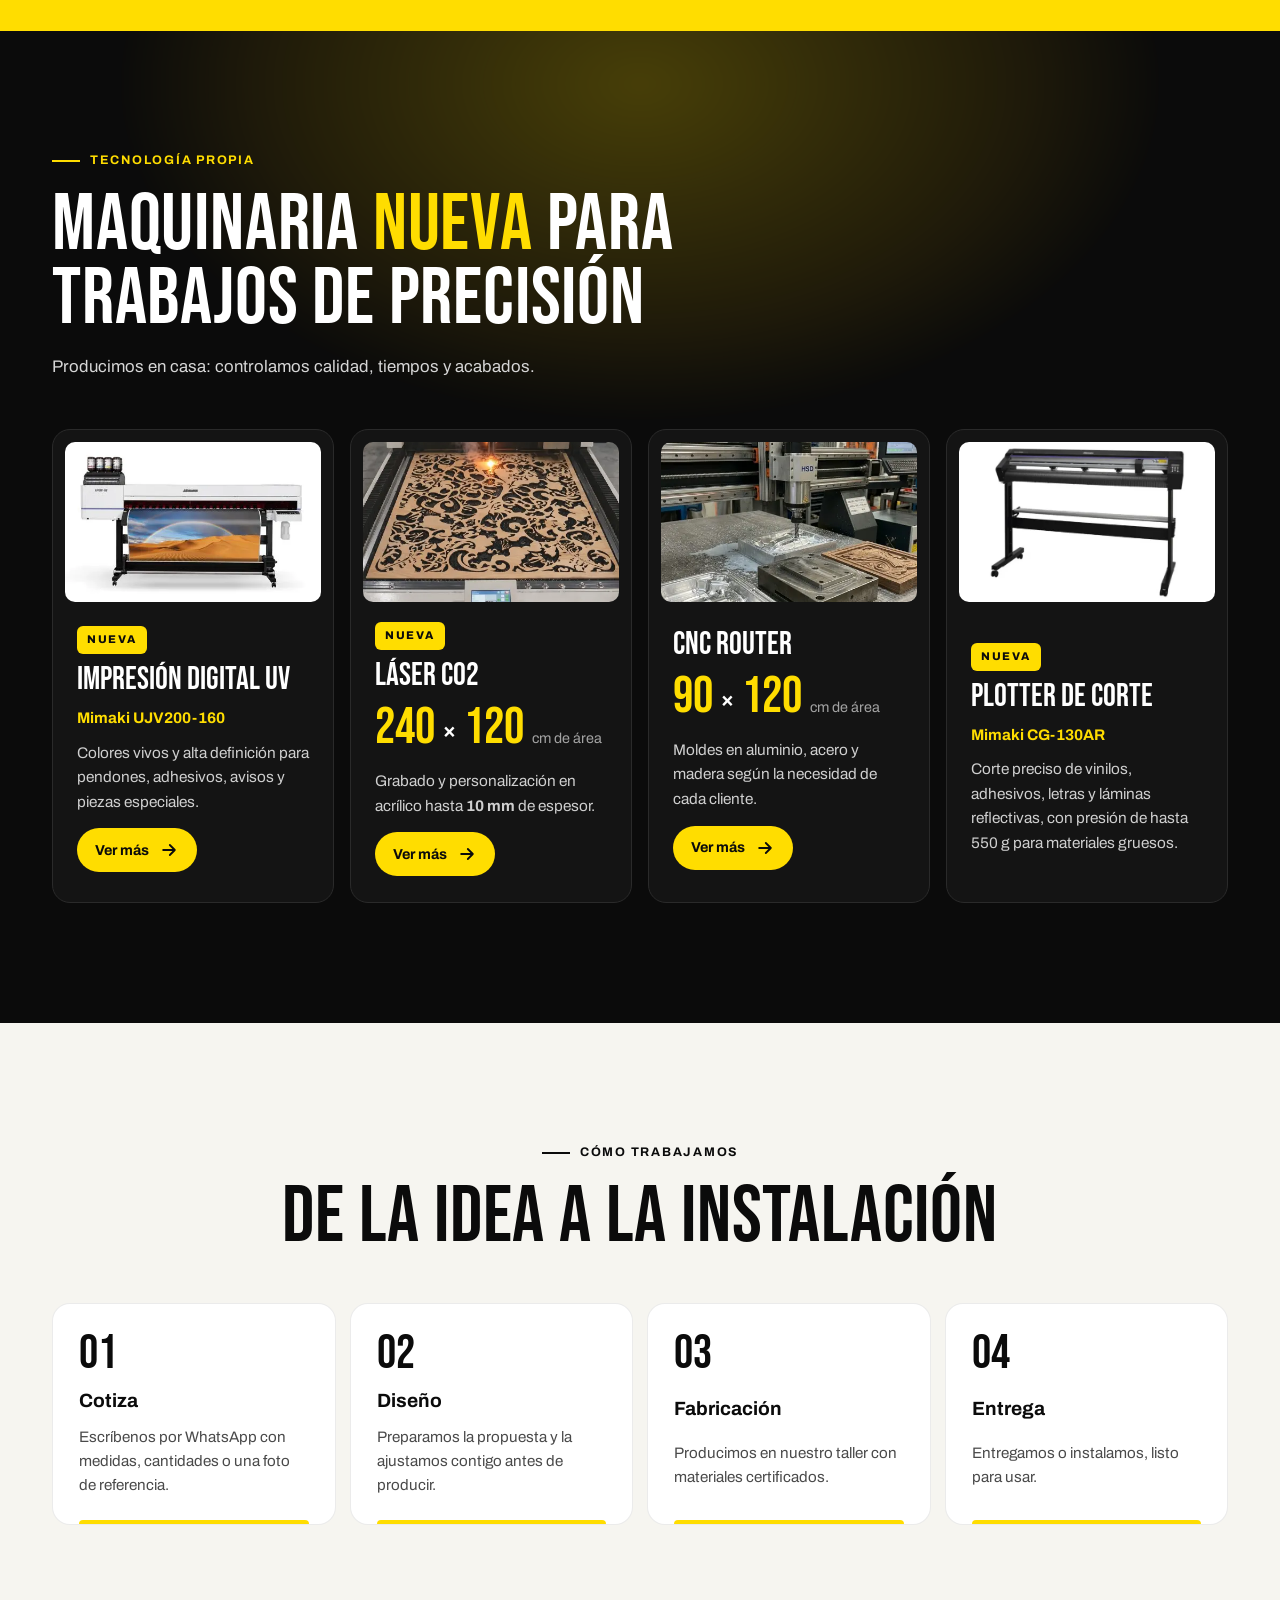
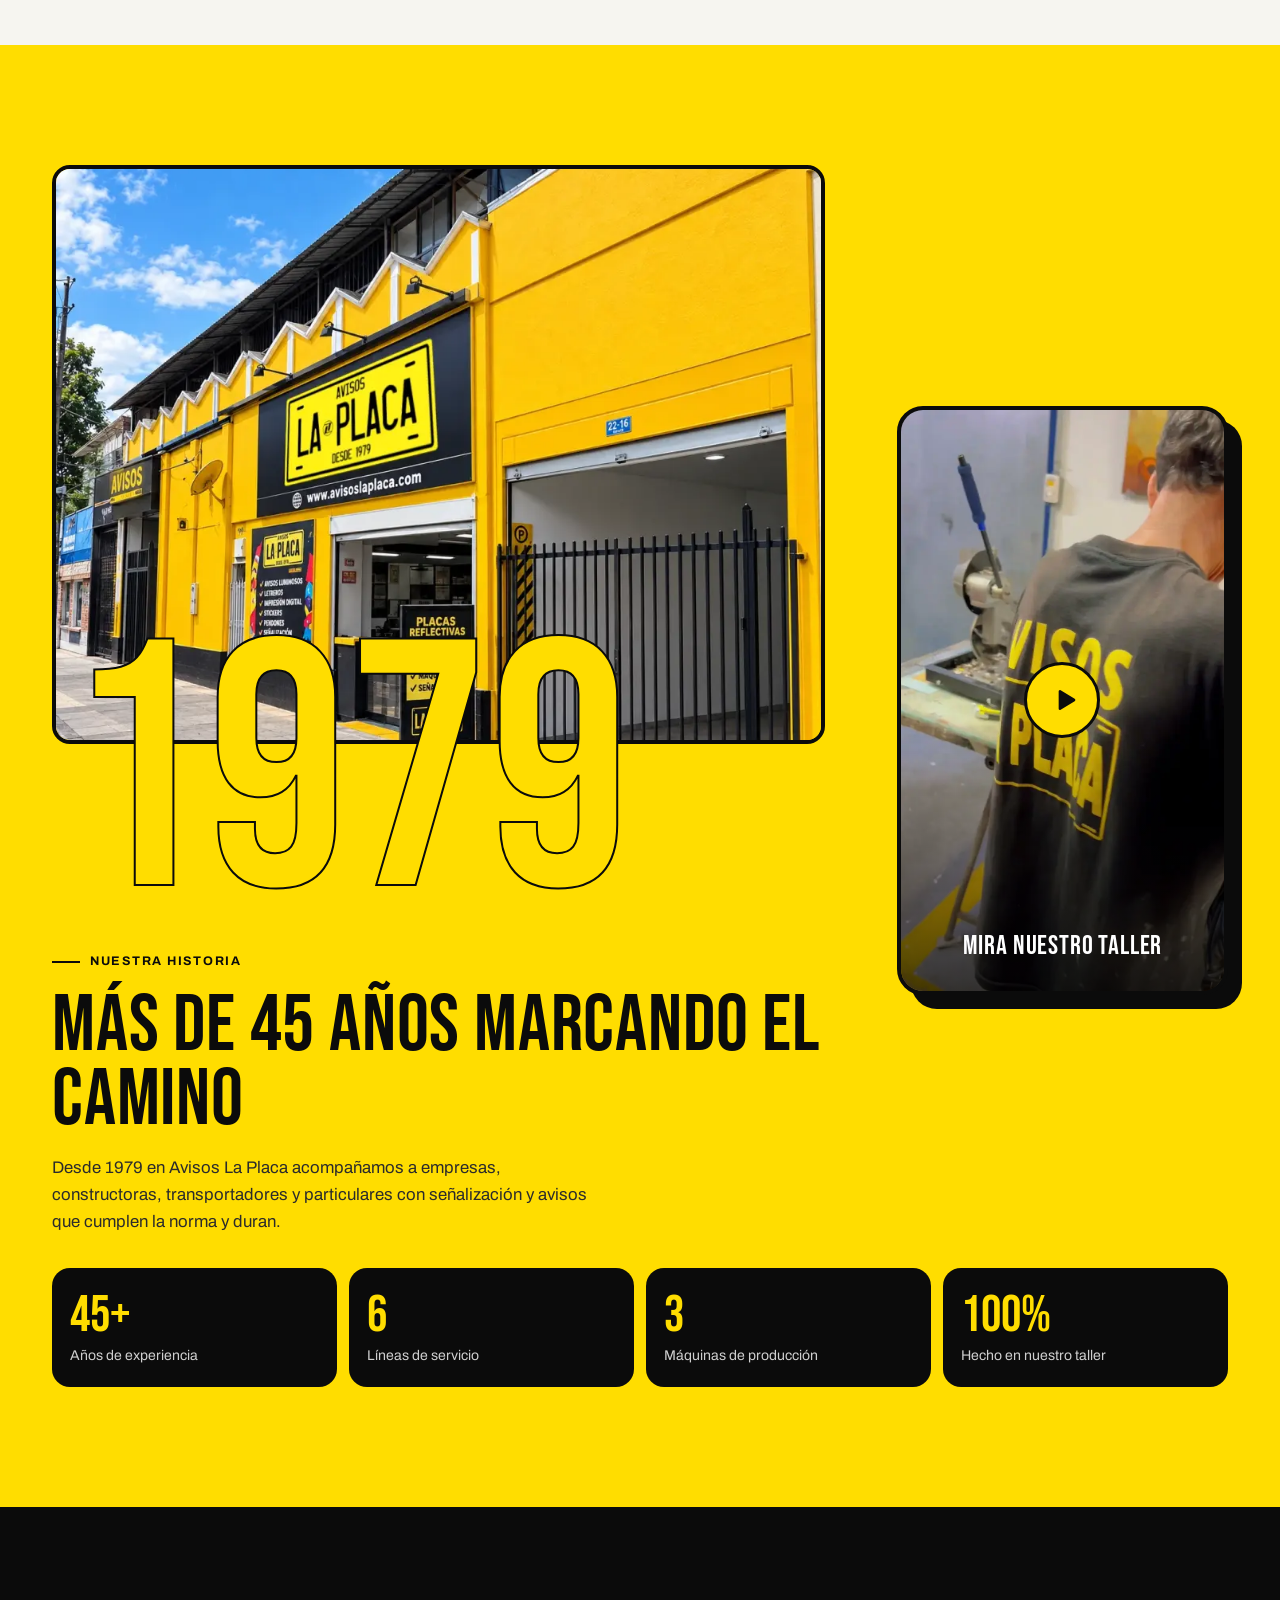
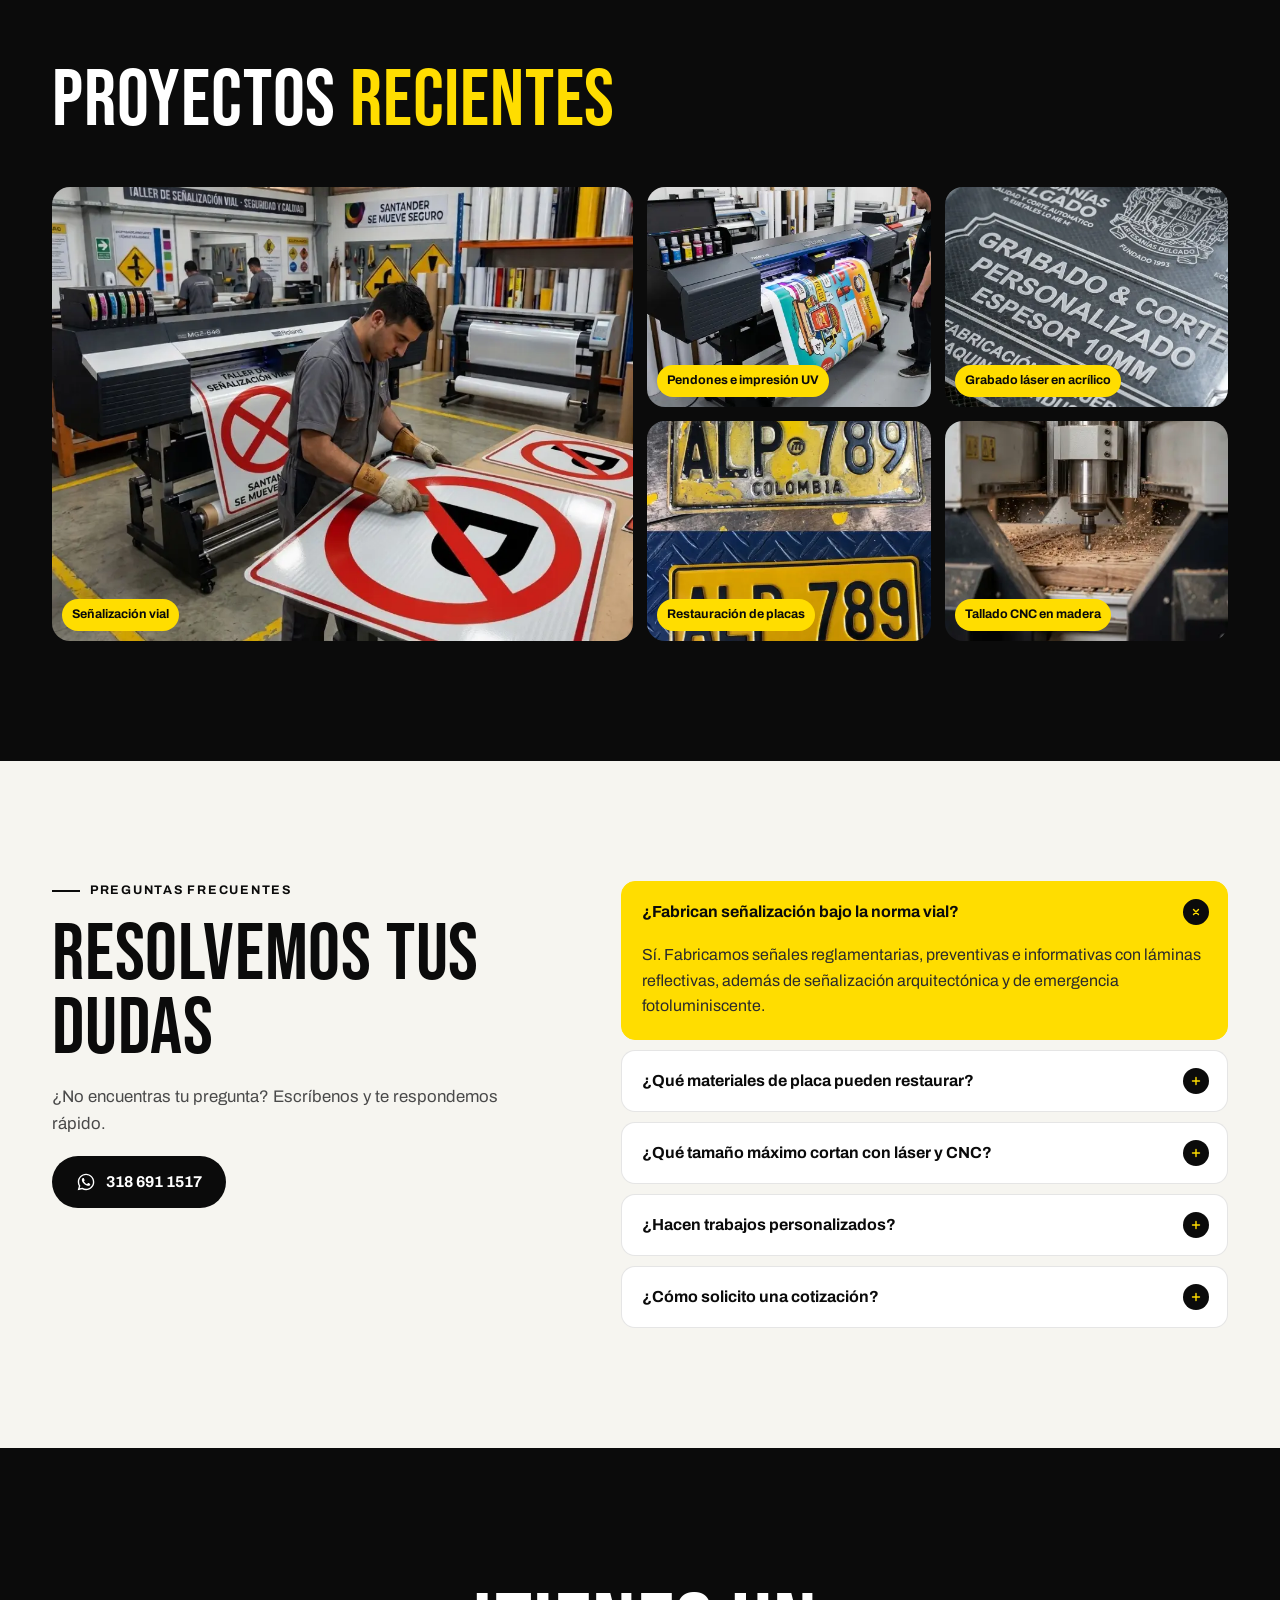
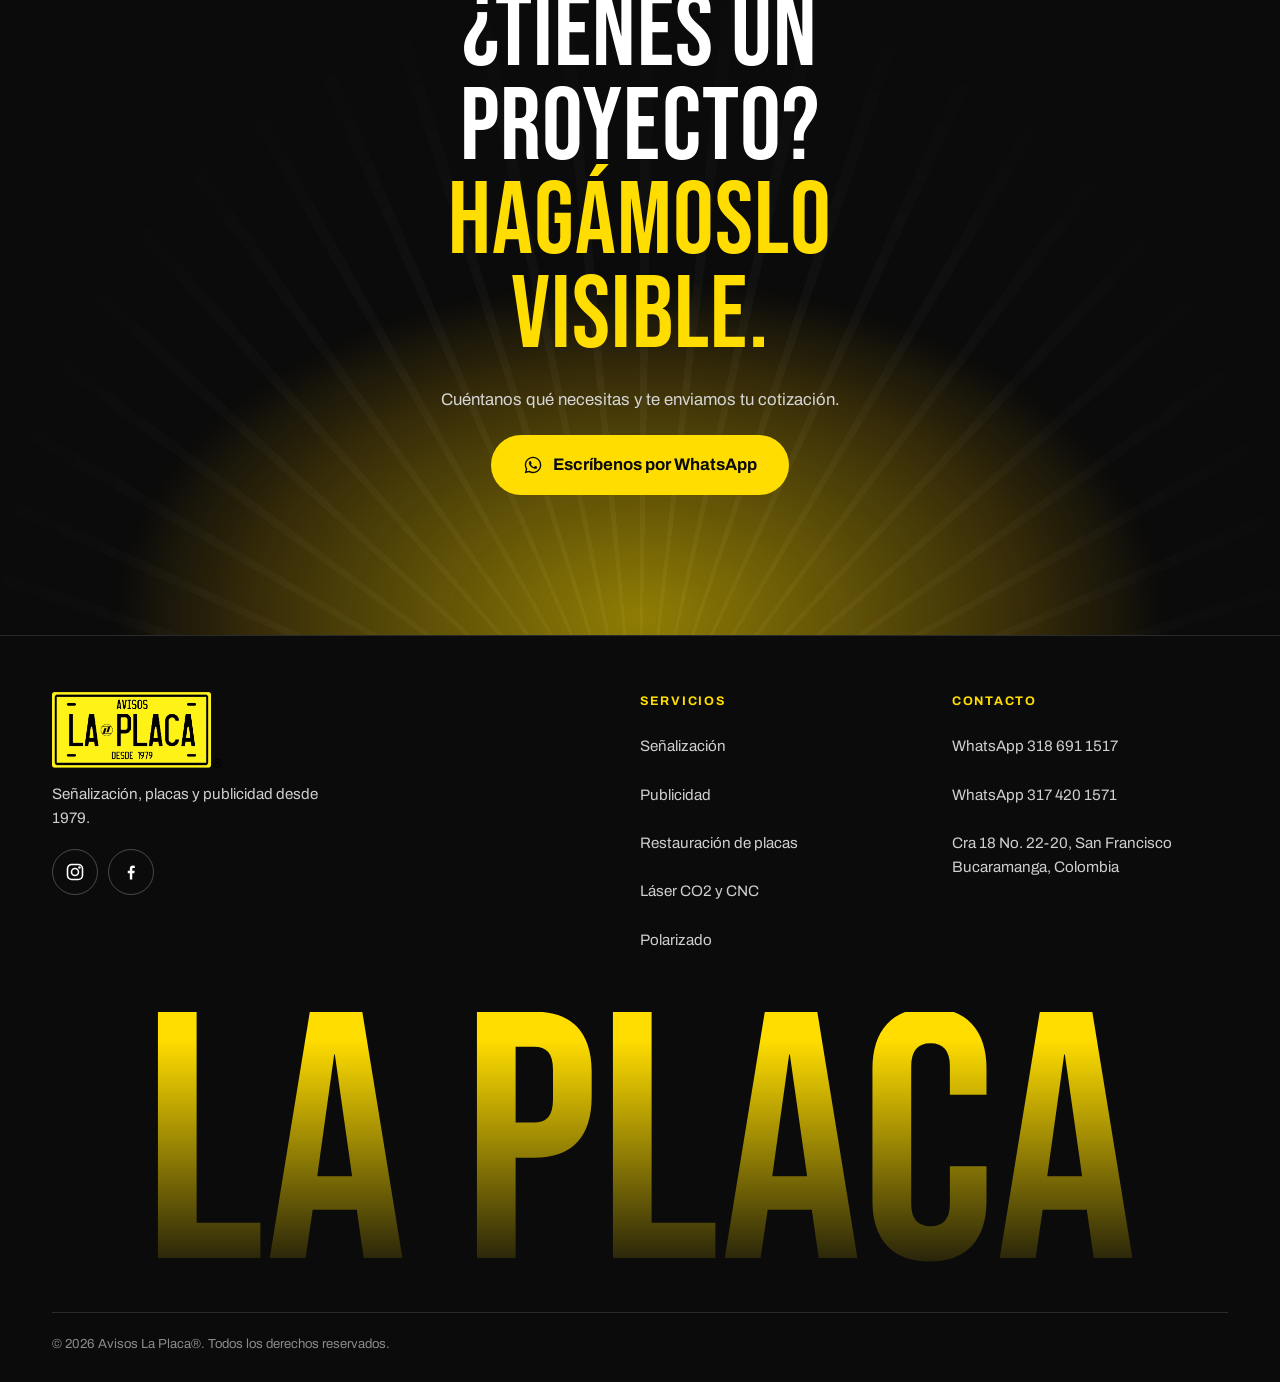
==== commit 35473483: "Imagen de señales de emergencia Co-Authored-By: Claude Opus 5.5 <noreply@anthropic.com>" ====
--- a/index.html
+++ b/index.html
@@ -186,7 +186,7 @@
             <p>Prohibiciones, advertencias, obligaciones e información para plantas, bodegas y oficinas.</p>
           </article>
           <article class="sig-card" data-reveal>
-            <figure class="sig-card__media"><div class="ph ph--dark"><span>Imagen temporal<br><small>Señales de emergencia</small></span></div></figure>
+            <figure class="sig-card__media"><img src="assets/img/senal-emergencia.webp" width="800" height="800" alt="Señales de emergencia: punto de encuentro, salida, botiquín, extintor y salida de emergencia" loading="lazy" decoding="async"></figure>
             <h3>Señales de emergencia</h3>
             <p>Rutas de evacuación, salidas, extintores y botiquines, también en versión fotoluminiscente.</p>
           </article>
